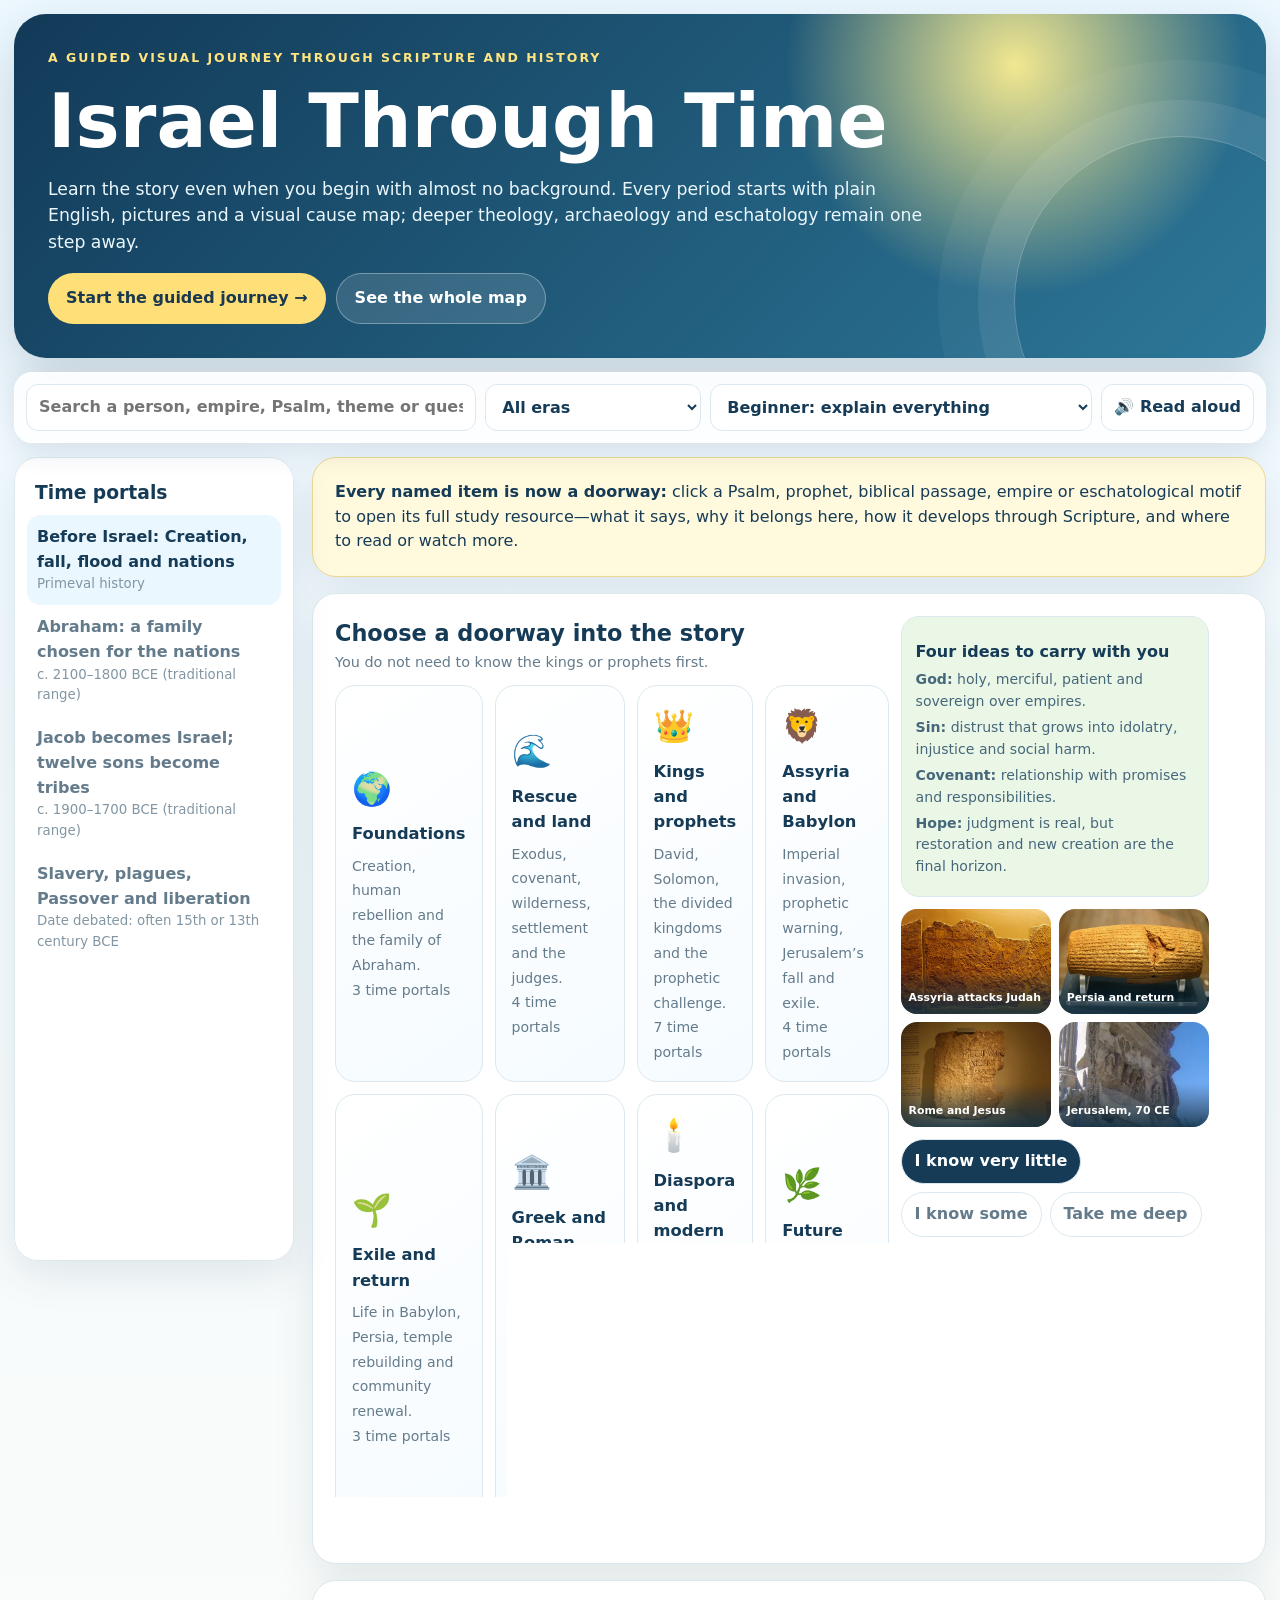
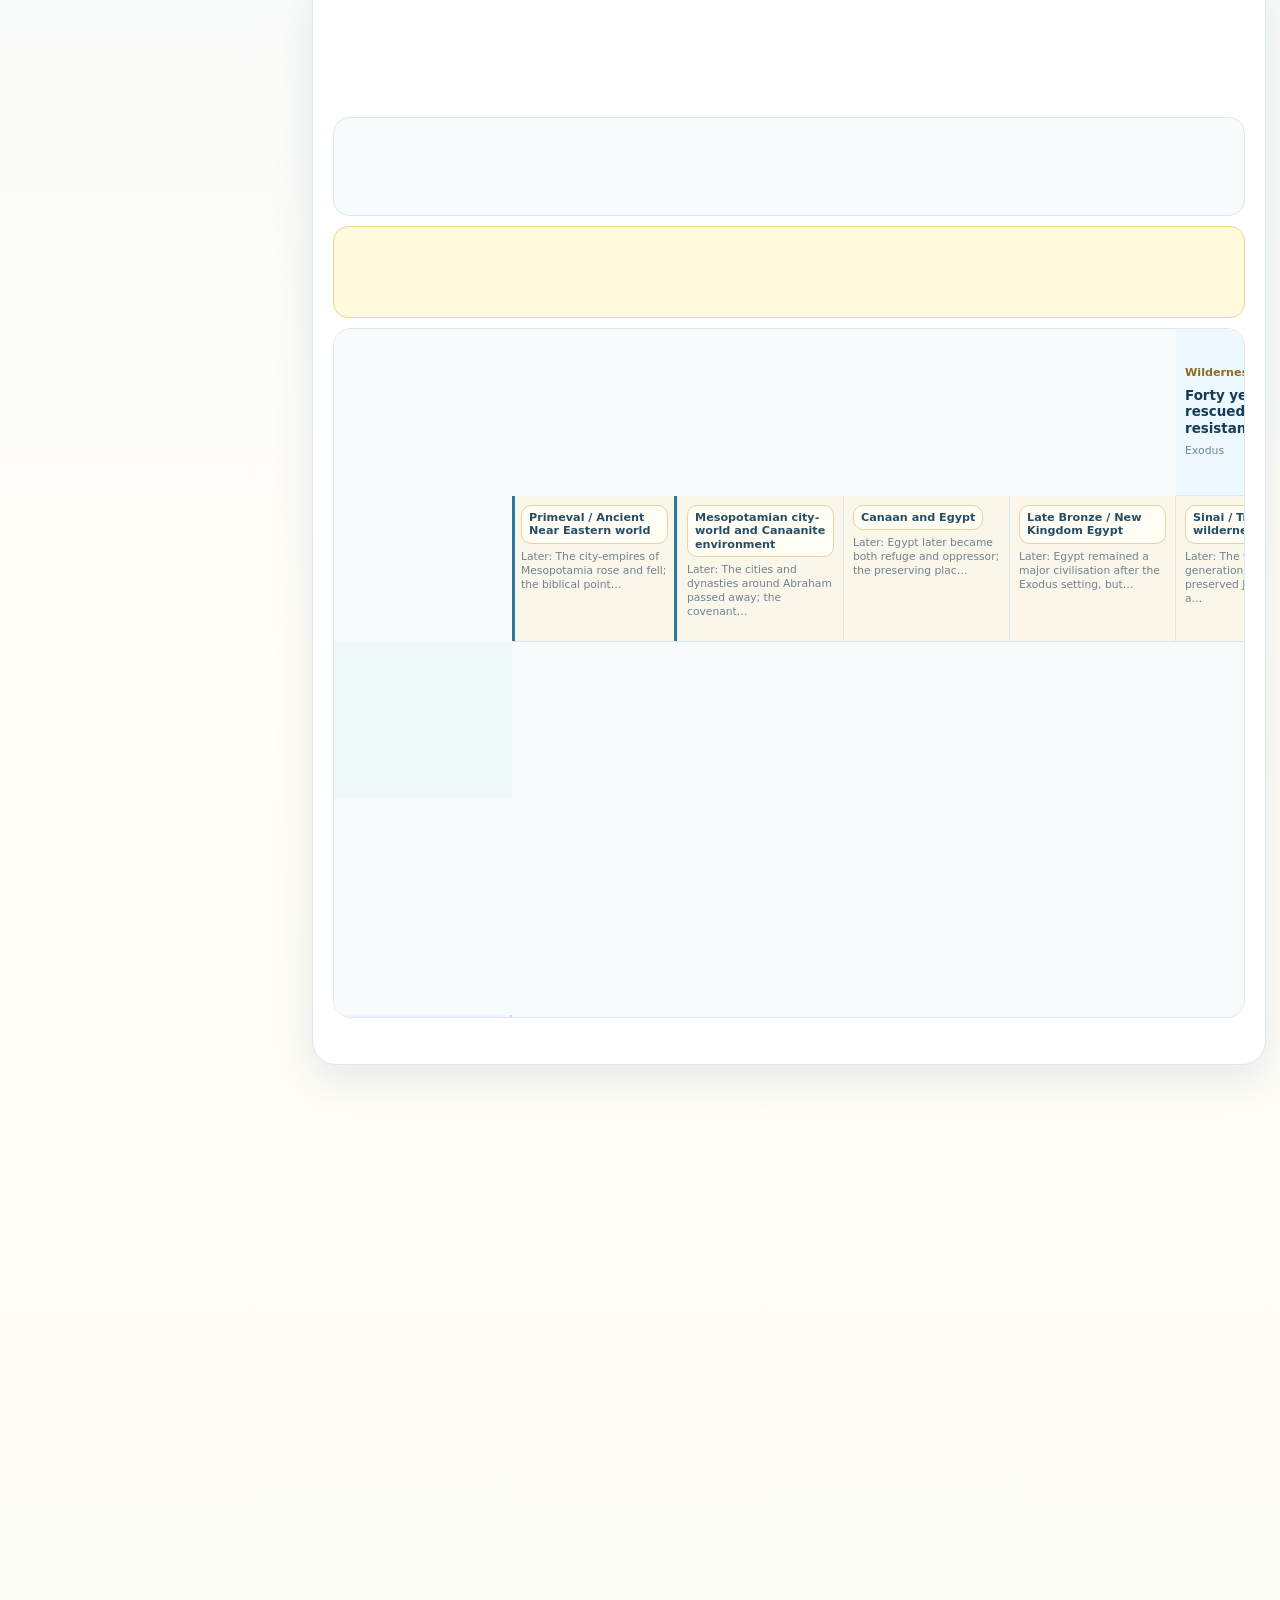
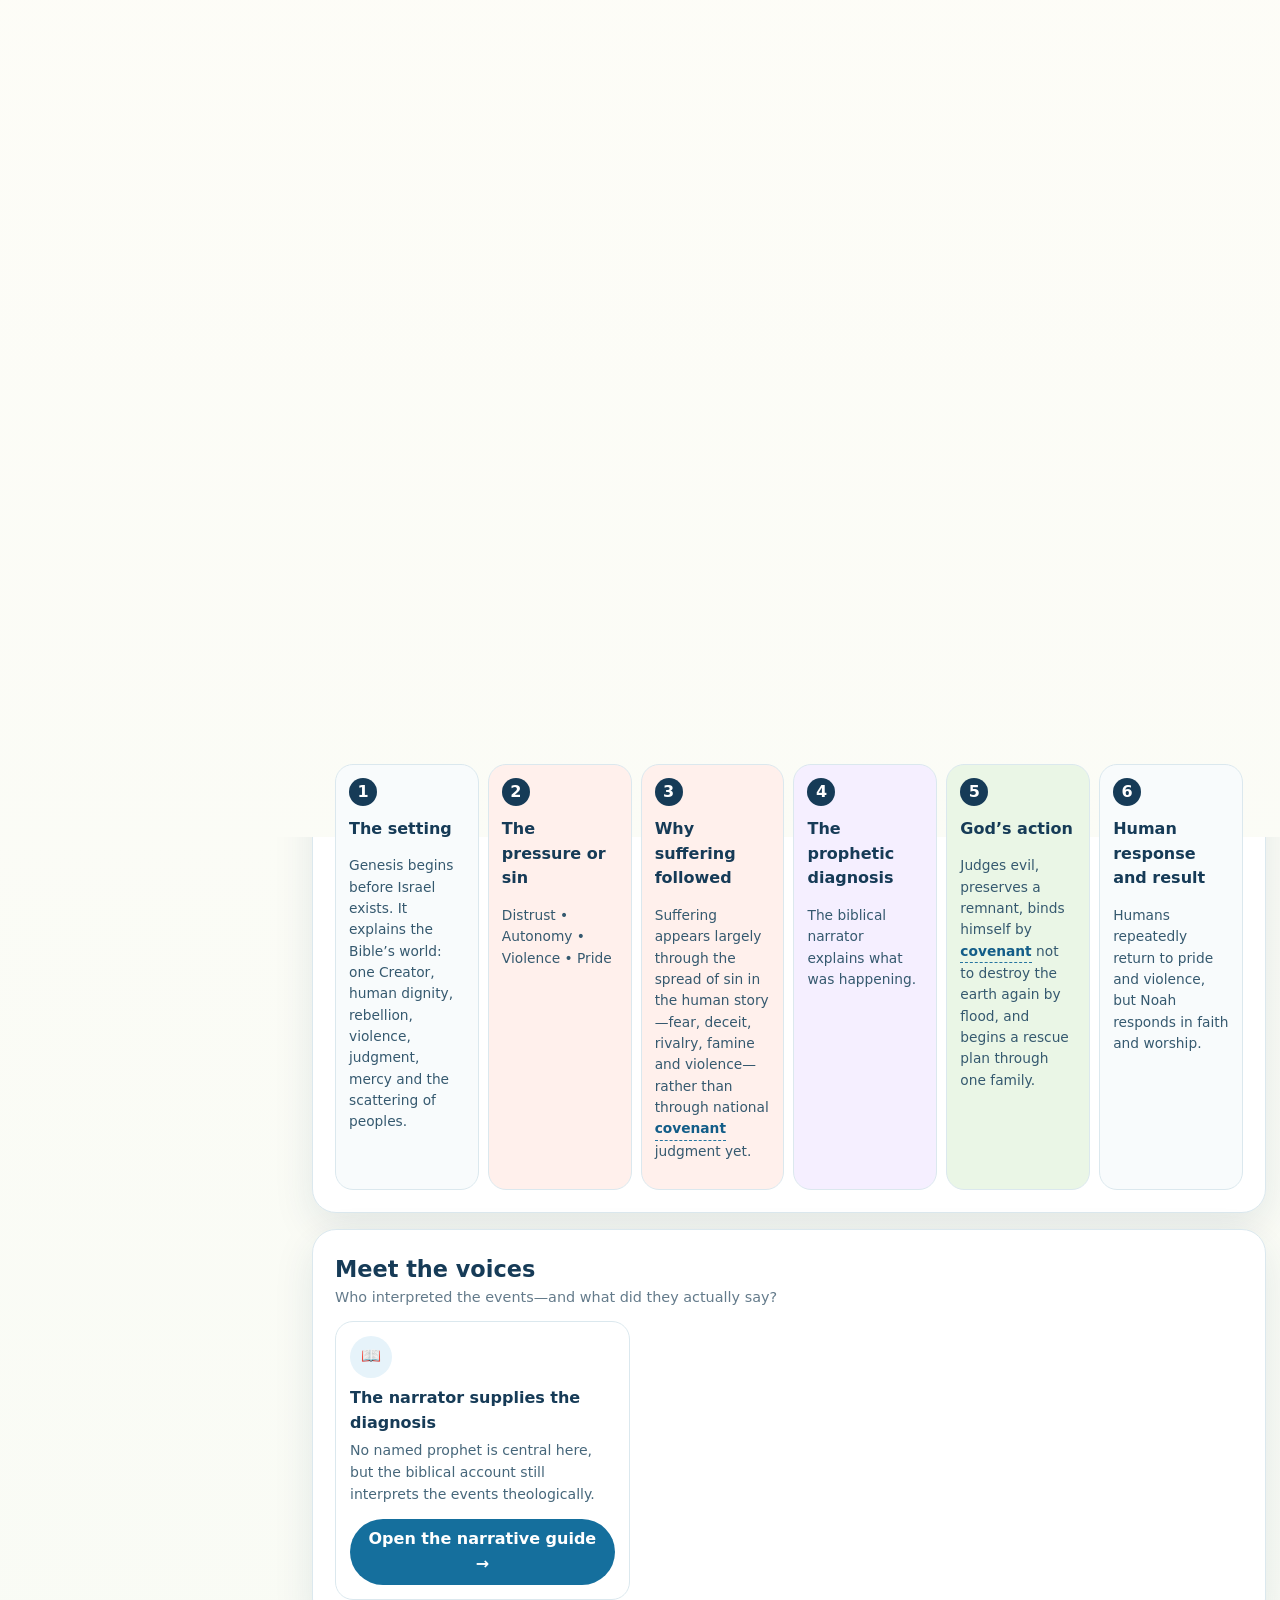
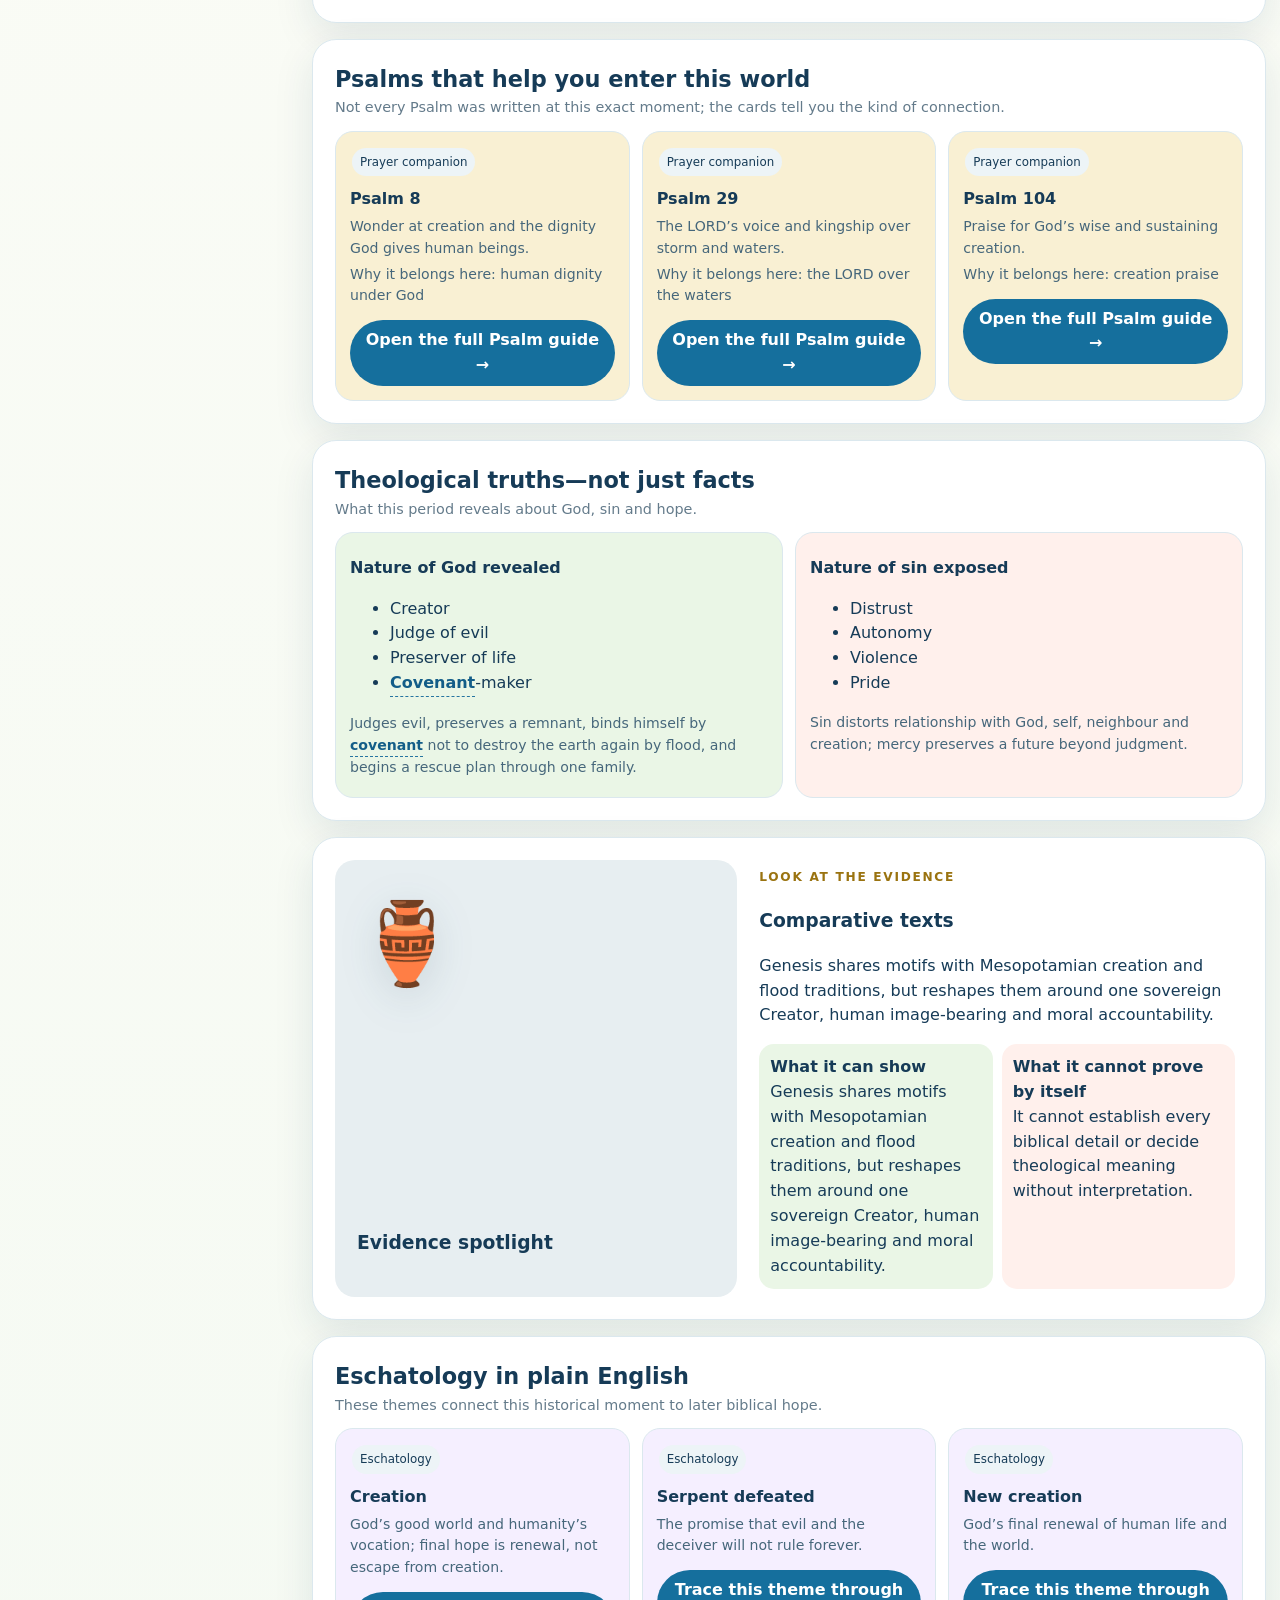
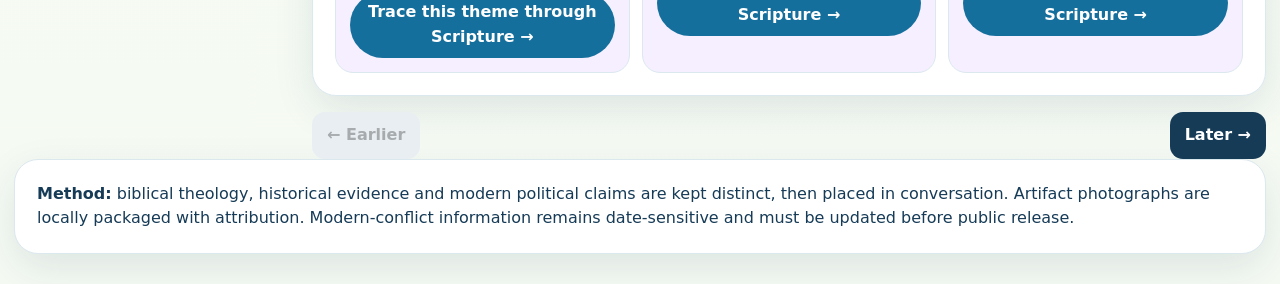
==== Israel_History/index.html @ 68296392 "Add files via upload" ====
<!doctype html><html lang="en"><head><meta charset="utf-8"><meta name="viewport" content="width=device-width,initial-scale=1"><meta name="theme-color" content="#163b57"><title>Israel Through Time — Unified All-Layers Study</title><link rel="preload" href="app.js" as="script"><style>
:root{--ink:#163b57;--ink2:#254f69;--muted:#647b8b;--paper:#fffdf8;--card:#fff;--line:#dbe8ee;--sky:#eaf7ff;--sun:#ffe79a;--sage:#eaf6e6;--rose:#fff0ec;--purple:#f5efff;--gold:#f9f0d3;--teal:#e6f6f4;--shadow:0 14px 40px rgba(22,59,87,.1);--radius:24px}*{box-sizing:border-box}html{scroll-behavior:smooth}body{margin:0;background:linear-gradient(180deg,#edf8ff 0,#fffdf8 34%,#f5faf3 100%);font-family:Inter,ui-sans-serif,system-ui,-apple-system,Segoe UI,Roboto,Arial;color:var(--ink);line-height:1.55}button,input,select{font:inherit}button{cursor:pointer}a{color:#145f8e}.app{max-width:1440px;margin:auto;padding:14px}.hero{position:relative;overflow:hidden;border-radius:32px;padding:34px;background:radial-gradient(circle at 80% 15%,rgba(255,240,145,.94),transparent 22%),linear-gradient(135deg,#123a58,#2d7798);color:#fff;box-shadow:0 24px 60px rgba(22,59,87,.2)}.hero:after{content:"";position:absolute;right:-80px;bottom:-110px;width:330px;height:330px;border-radius:50%;border:1px solid #ffffff44;box-shadow:0 0 0 36px #ffffff12,0 0 0 76px #ffffff0a}.eyebrow{text-transform:uppercase;letter-spacing:.16em;font-size:.78rem;font-weight:900;color:#ffe47f}.hero h1{font-size:clamp(2.2rem,5.8vw,5rem);line-height:.96;max-width:900px;margin:.25em 0}.hero p{max-width:880px;color:#eaf7fc;font-size:1.08rem}.heroActions{display:flex;gap:10px;flex-wrap:wrap}.primary,.secondary{border:0;border-radius:999px;padding:12px 18px;font-weight:900}.primary{background:#ffe078;color:#1a3950}.secondary{background:#ffffff20;color:#fff;border:1px solid #ffffff55}.toolbar{position:sticky;top:0;z-index:30;margin:14px 0;padding:11px;background:#ffffffdf;backdrop-filter:blur(15px);border:1px solid #fff;border-radius:18px;box-shadow:0 8px 28px rgba(22,59,87,.12);display:grid;grid-template-columns:1fr auto auto auto;gap:9px}.toolbar input,.toolbar select,.toolbar button{border:1px solid var(--line);background:#fff;border-radius:12px;padding:10px 12px;color:var(--ink);font-weight:750}.shell{display:grid;grid-template-columns:280px 1fr;gap:18px}.side{position:sticky;top:82px;height:calc(100vh - 96px);overflow:auto;background:#fff;border:1px solid var(--line);border-radius:24px;padding:12px;box-shadow:var(--shadow)}.side h3{margin:8px}.portalBtn{width:100%;border:0;background:transparent;border-radius:14px;padding:10px;text-align:left;color:var(--muted)}.portalBtn:hover,.portalBtn.active{background:var(--sky);color:var(--ink)}.portalBtn small{display:block;color:#8296a3}.main{min-width:0}.card{background:#fff;border:1px solid var(--line);border-radius:var(--radius);padding:22px;box-shadow:var(--shadow);margin-bottom:16px}.notice{background:#fff9dd;border-color:#ecd991}.welcomeGrid,.epochGrid,.twoCol,.threeCol,.fourCol{display:grid;gap:12px}.welcomeGrid{grid-template-columns:1.1fr .9fr}.epochGrid{grid-template-columns:repeat(4,1fr)}.twoCol{grid-template-columns:1fr 1fr}.threeCol{grid-template-columns:repeat(3,1fr)}.fourCol{grid-template-columns:repeat(4,1fr)}.epoch{border:1px solid var(--line);border-radius:20px;padding:16px;background:linear-gradient(145deg,#fff,#f5fbff);text-align:left;color:var(--ink);min-height:150px}.epoch .icon{font-size:2rem}.epoch strong{display:block;font-size:1.02rem;margin:7px 0}.epoch span{font-size:.88rem;color:var(--muted)}.epoch:hover{transform:translateY(-2px);box-shadow:var(--shadow)}.collage{display:grid;grid-template-columns:1fr 1fr;gap:8px;margin-top:12px}.collage figure{margin:0;height:105px;border-radius:16px;overflow:hidden;position:relative;background:#e7eef1}.collage img{width:100%;height:100%;object-fit:cover}.collage figcaption{position:absolute;inset:auto 0 0;padding:20px 8px 7px;background:linear-gradient(transparent,#102f43dd);color:#fff;font-size:.68rem;font-weight:800}.learningModes{display:flex;gap:8px;flex-wrap:wrap}.modeBtn{border:1px solid var(--line);border-radius:999px;background:#fff;padding:9px 13px;font-weight:850;color:var(--muted)}.modeBtn.active{background:var(--ink);color:#fff}.masterTimeline{overflow:auto;padding-bottom:10px}.timelineTrack{display:flex;min-width:2600px;align-items:stretch;gap:8px}.timeStop{width:150px;flex:none;border:1px solid var(--line);background:#f9fcfd;border-radius:17px;padding:10px;text-align:left;color:var(--ink);position:relative}.timeStop:before{content:"";position:absolute;width:8px;height:2px;background:#aec7d5;left:-9px;top:43px}.timeStop:first-child:before{display:none}.timeStop.active{background:linear-gradient(180deg,#ddf2ff,#fff4c9);border-color:#9bc7dc}.timeStop .year{font-size:.72rem;font-weight:900;color:#8a6e22}.timeStop .name{font-size:.82rem;font-weight:850;line-height:1.25;margin-top:5px}.laneGuide{display:flex;gap:8px;flex-wrap:wrap;font-size:.78rem}.laneGuide span{padding:5px 8px;border-radius:999px;background:#eef5f8}.portalHero{display:grid;grid-template-columns:1.05fr .95fr;gap:18px;align-items:stretch}.portalTitle h2{font-size:clamp(1.8rem,4vw,3.2rem);line-height:1.08;margin:.3em 0}.era{font-size:.76rem;text-transform:uppercase;letter-spacing:.14em;font-weight:900;color:#9a7310}.date{display:inline-block;background:var(--ink);color:#fff;border-radius:999px;padding:7px 10px;font-size:.78rem;font-weight:900}.summary{border-left:4px solid #e0b542;padding-left:14px;font-size:1.08rem}.visualStage{min-height:330px;border-radius:22px;overflow:hidden;position:relative;background:linear-gradient(145deg,#dff3ff,#fff4c7);border:1px solid #d5e6ed}.visualStage img{width:100%;height:100%;object-fit:cover;display:block}.visualStage .shade{position:absolute;inset:auto 0 0;padding:56px 16px 14px;background:linear-gradient(transparent,rgba(10,35,52,.88));color:#fff}.visualStage .shade strong{font-size:1.08rem}.visualStage .credit{font-size:.68rem;color:#dcecf4}.illustration{height:100%;min-height:330px;padding:22px;display:flex;flex-direction:column;justify-content:space-between}.illustration .bigIcon{font-size:5rem;filter:drop-shadow(0 10px 20px #18425d22)}.route{display:grid;grid-template-columns:1fr auto 1fr auto 1fr;gap:8px;align-items:center}.routeNode{background:#ffffffd9;border:1px solid #ffffff;border-radius:15px;padding:10px;font-size:.8rem;font-weight:800}.routeArrow{font-size:1.4rem;color:#6d8fa2}.starter{background:linear-gradient(135deg,#f4fbff,#fff8dc)}.starter h3{margin-top:0}.quickFacts{display:grid;grid-template-columns:repeat(4,1fr);gap:10px}.fact{border:1px solid var(--line);border-radius:18px;padding:14px;background:#f9fcfd;min-height:145px}.fact strong.label{display:block;text-transform:uppercase;letter-spacing:.08em;font-size:.73rem;color:#728899}.fact p{margin:.45em 0;color:#294e66}.explainLink{border:0;background:transparent;padding:0;color:#15709e;font-weight:850;font-size:.82rem}.storyStrip{display:grid;grid-template-columns:repeat(6,1fr);gap:9px}.storyStep{border-radius:18px;padding:13px;border:1px solid var(--line);background:#f8fbfc;position:relative;min-height:165px}.storyStep.bad{background:var(--rose)}.storyStep.good{background:var(--sage)}.storyStep.purple{background:var(--purple)}.storyStep .n{width:28px;height:28px;border-radius:50%;display:grid;place-items:center;background:var(--ink);color:#fff;font-weight:900}.storyStep h4{margin:.65em 0 .35em}.storyStep p{font-size:.86rem;color:#35596f}.sectionHead{display:flex;align-items:end;justify-content:space-between;gap:12px}.sectionHead h3{font-size:1.4rem;margin:0}.sectionHead p{margin:0;color:var(--muted);font-size:.9rem}.personCard,.psalmCard,.motifCard,.evidenceCard,.truthCard{border:1px solid var(--line);border-radius:18px;padding:14px;background:#fff}.personCard .avatar{width:42px;height:42px;border-radius:50%;display:grid;place-items:center;background:#e6f3fa;font-weight:900}.personCard h4,.psalmCard h4,.motifCard h4,.evidenceCard h4,.truthCard h4{margin:.55em 0 .25em}.personCard p,.psalmCard p,.motifCard p,.evidenceCard p,.truthCard p{margin:.3em 0;color:#46677b;font-size:.88rem}.badge{display:inline-block;border-radius:999px;background:#edf4f7;padding:5px 8px;font-size:.74rem;margin:2px}.psalmCard{background:var(--gold)}.motifCard{background:var(--purple)}.truthCard.god{background:var(--sage)}.truthCard.sin{background:var(--rose)}.evidenceCard{background:#f8fbfc}.confidence{display:inline-block;padding:5px 8px;border-radius:999px;background:#e8f1f5;font-size:.72rem;font-weight:900}.artifact{display:grid;grid-template-columns:.9fr 1.1fr;gap:14px;align-items:stretch}.artifact figure{margin:0;overflow:hidden;border-radius:20px;background:#e7eef1;min-height:260px}.artifact img{width:100%;height:100%;object-fit:cover}.artifactText{padding:8px}.claimGrid{display:grid;grid-template-columns:1fr 1fr;gap:9px}.claim{border-radius:15px;padding:11px;background:var(--sage)}.claim.no{background:var(--rose)}.tabs{display:flex;gap:7px;flex-wrap:wrap;margin-top:15px}.tab{border:1px solid var(--line);background:#fff;border-radius:999px;padding:8px 11px;font-weight:850;color:#607a8b}.tab.active{background:var(--ink);color:#fff}.tabbody{margin-top:12px;border-radius:18px;background:#fafcfd;padding:16px}.accordion{border:1px solid var(--line);border-radius:16px;margin:9px 0;overflow:hidden;background:#fff}.accordion summary{padding:13px 15px;font-weight:900;cursor:pointer}.accordion .inside{padding:0 15px 15px}.lensGrid{display:grid;grid-template-columns:repeat(3,1fr);gap:10px}.lens{border-radius:18px;padding:14px;background:#f7fbfd;border:1px solid var(--line)}.lens small{font-weight:900;color:#789}.glossaryTerm{border:0;border-bottom:1px dashed #2675a0;background:transparent;color:#135d88;padding:0;font-weight:800}.sourceCard{border:1px solid var(--line);border-radius:15px;padding:13px;background:#fff}.sourceCard h4{margin:.3em 0}.sourceCard p{font-size:.86rem;color:var(--muted)}.controls{display:flex;justify-content:space-between;gap:10px}.nav{border:0;border-radius:13px;padding:11px 15px;font-weight:900}.prev{background:#e8eef2}.next{background:var(--ink);color:#fff}.modal{position:fixed;inset:0;background:#0d2e4099;display:none;align-items:center;justify-content:center;padding:18px;z-index:80}.modal.open{display:flex}.modalBox{max-width:620px;width:100%;background:#fff;border-radius:24px;padding:22px;box-shadow:0 25px 70px #0004}.close{float:right;border:0;background:#edf3f6;border-radius:50%;width:34px;height:34px;font-weight:900}.readBtn{border:1px solid var(--line);background:#fff;border-radius:999px;padding:8px 11px;font-weight:850}.micro{font-size:.8rem;color:var(--muted)}.hidden{display:none!important}.advancedOnly{display:none}.level-scholar .advancedOnly{display:block}.level-beginner .explorerOnly,.level-beginner .advancedOnly{display:none}.level-explorer .advancedOnly{display:none}.level-scholar .explorerOnly{display:block}.level-beginner .beginnerHide{display:none}.level-explorer .beginnerHide,.level-scholar .beginnerHide{display:block}@media(max-width:1100px){.epochGrid{grid-template-columns:repeat(3,1fr)}.storyStrip{grid-template-columns:repeat(3,1fr)}.quickFacts{grid-template-columns:repeat(2,1fr)}.fourCol{grid-template-columns:repeat(2,1fr)}}@media(max-width:850px){.toolbar{grid-template-columns:1fr 1fr}.toolbar input{grid-column:1/-1}.shell{display:block}.side{position:relative;top:auto;height:auto;max-height:260px;margin-bottom:14px}.welcomeGrid,.portalHero,.artifact{grid-template-columns:1fr}.epochGrid{grid-template-columns:repeat(2,1fr)}.threeCol,.lensGrid{grid-template-columns:1fr 1fr}.storyStrip{grid-template-columns:1fr 1fr}.visualStage{min-height:280px}}@media(max-width:560px){.app{padding:8px}.hero{padding:25px 18px;border-radius:24px}.epochGrid,.twoCol,.threeCol,.fourCol,.quickFacts,.storyStrip,.lensGrid,.claimGrid{grid-template-columns:1fr}.toolbar{grid-template-columns:1fr}.toolbar input{grid-column:auto}.card{padding:16px}.portalTitle h2{font-size:2rem}.fact{min-height:auto}}

.resourceChip{border:1px solid #cfe1ea;background:#fff;border-radius:999px;padding:7px 10px;margin:3px 4px 3px 0;color:#155f89;font-weight:850;font-size:.83rem;text-align:left;transition:.15s}.resourceChip:hover,.resourceChip:focus{background:#e8f6ff;border-color:#7eb7d4;transform:translateY(-1px)}
.factItems{display:flex;flex-wrap:wrap;gap:3px;margin:.55rem 0}.factHint{font-size:.76rem;color:#6e8493;margin:.55rem 0 0}.fact .resourceChip{background:#fdfefe}.openGuide{border:0;background:#156f9d;color:#fff;border-radius:999px;padding:8px 12px;font-weight:850;margin-top:9px}.openGuide.secondaryGuide{background:#fff;color:#156f9d;border:1px solid #a9ccdd}.cardClickable{position:relative}.cardClickable:focus-within{outline:3px solid #8ac6e3;outline-offset:2px}
.modalBox.resourceBox{max-width:1040px;max-height:92vh;overflow:auto;padding:0}.resourceHeader{position:sticky;top:0;z-index:4;padding:24px 26px 18px;background:linear-gradient(135deg,#123b59,#2f7899);color:#fff;border-radius:24px 24px 0 0}.resourceHeader .close{background:#ffffff25;color:#fff}.resourceHeader .era{color:#ffe58d}.resourceHeader h2{margin:.25em 0}.resourceBody{padding:22px 26px 28px}.resourceLead{font-size:1.08rem;line-height:1.7;border-left:4px solid #e0b541;padding-left:14px}.resourceGrid{display:grid;grid-template-columns:1fr 1fr;gap:12px}.resourceSection{border:1px solid var(--line);border-radius:18px;padding:15px;background:#f9fcfd}.resourceSection h3{margin:.1em 0 .55em;font-size:1.05rem}.resourceSection.full{grid-column:1/-1}.resourceSection.gold{background:var(--gold)}.resourceSection.green{background:var(--sage)}.resourceSection.purple{background:var(--purple)}.resourceSection.rose{background:var(--rose)}.resourceSection p{margin:.45em 0}.resourceLinks{display:grid;grid-template-columns:repeat(2,1fr);gap:9px}.resourceLink{display:block;text-decoration:none;border:1px solid var(--line);border-radius:15px;padding:12px;background:#fff;color:var(--ink)}.resourceLink strong{display:block;color:#126897}.resourceLink small{color:var(--muted)}.textChips{display:flex;flex-wrap:wrap;gap:6px}.textChips .resourceChip{margin:0}.resourceCallout{padding:13px;border-radius:15px;background:#fff9dd;border:1px solid #ecd991}.itemListButton{display:block;width:100%;text-align:left;border:0;border-bottom:1px solid #e5edf1;background:transparent;padding:9px 2px;color:#165f88;font-weight:800}.itemListButton:last-child{border-bottom:0}
@media(max-width:720px){.resourceGrid,.resourceLinks{grid-template-columns:1fr}.resourceSection.full{grid-column:auto}.resourceHeader{padding:20px 18px 15px}.resourceBody{padding:17px}.modal{padding:6px}.modalBox.resourceBox{max-height:96vh;border-radius:18px}.resourceHeader{border-radius:18px 18px 0 0}}

/* Unified all-layers timeline */
.timelineCard{padding:20px}.timelineHead{align-items:flex-start}.timelineKey{display:flex;flex-wrap:wrap;gap:6px;justify-content:flex-end;max-width:560px}.timelineKey span{padding:5px 8px;border-radius:999px;font-size:.73rem;font-weight:850;border:1px solid var(--line)}.keyHistory{background:#e9f6ff}.keyPower{background:#f6f0dd}.keyProphet{background:#e8f6f3}.keyPsalm{background:#fbf1cc}.keyPassage{background:#eaf1ff}.keyEvidence{background:#edf2f4}.keyEsch{background:#f3ecff}.keyTheology{background:#edf7e8}.timelineFocusBar{display:flex;gap:7px;flex-wrap:wrap;align-items:center;margin:14px 0 10px;padding:10px;border-radius:16px;background:#f7fbfd;border:1px solid var(--line)}.timelineFocusBar>span{font-size:.78rem;font-weight:900;color:#6b8190;margin-right:3px}.timelineFocus{border:1px solid var(--line);border-radius:999px;background:#fff;padding:7px 10px;font-size:.77rem;font-weight:850;color:#5f7687}.timelineFocus.active{background:var(--ink);color:#fff;border-color:var(--ink)}.timelineInstruction{padding:12px 14px;border-radius:15px;background:#fff9dd;border:1px solid #ecd991;color:#36566a;font-size:.88rem;margin-bottom:10px}.layerViewport{overflow:auto;max-height:690px;border:1px solid var(--line);border-radius:18px;background:#f8fbfc;scrollbar-color:#9eb2bd #edf2f4}.layerGrid{--n:34;--cellw:166px;display:grid;grid-template-columns:178px repeat(var(--n),var(--cellw));width:max-content;min-width:100%;align-items:stretch}.timelineItem{border-right:1px solid #dce8ee;border-bottom:1px solid #dce8ee;transition:opacity .18s,filter .18s,background .18s}.laneLabel{position:sticky;left:0;z-index:12;padding:13px 12px;background:#fff;border-right:2px solid #c9dce5;display:flex;flex-direction:column;justify-content:center}.laneLabel strong{font-size:.84rem}.laneLabel small{font-size:.7rem;line-height:1.25;color:#738896;margin-top:3px}.layerCell{padding:9px;min-width:0;position:relative;background:#fff;cursor:pointer}.layerCell:hover{filter:brightness(.985)}.layerCell.selected{box-shadow:inset 3px 0 #2d789b,inset -3px 0 #2d789b}.layerCell.event.selected{box-shadow:inset 3px 0 #2d789b,inset -3px 0 #2d789b,inset 0 3px #2d789b}.layerCell.theology.selected{box-shadow:inset 3px 0 #2d789b,inset -3px 0 #2d789b,inset 0 -3px #2d789b}.laneLabel.event,.layerCell.event{background:#eef8ff;min-height:114px}.laneLabel.event,.layerCell.event{position:sticky;top:0;z-index:8}.laneLabel.event{z-index:16}.laneLabel.empire,.layerCell.empire{background:#faf6e9;min-height:85px}.laneLabel.prophets,.layerCell.prophets{background:#eff9f7;min-height:104px}.laneLabel.psalms,.layerCell.psalms{background:#fff8dd;min-height:112px}.laneLabel.passages,.layerCell.passages{background:#f0f5ff;min-height:112px}.laneLabel.evidence,.layerCell.evidence{background:#f3f6f7;min-height:116px}.laneLabel.esch,.layerCell.esch{background:#f7f1ff;min-height:112px}.laneLabel.theology,.layerCell.theology{background:#f1f8ed;min-height:118px}.eventButton{width:100%;height:100%;border:0;background:transparent;text-align:left;color:var(--ink);padding:0}.eventButton .year{font-size:.7rem;font-weight:900;color:#8b6c1a}.eventButton .period{font-size:.84rem;font-weight:900;line-height:1.24;margin-top:6px}.eventButton .eraMini{font-size:.68rem;color:#6f8795;margin-top:5px}.lanePills{display:flex;flex-wrap:wrap;gap:5px;align-content:flex-start}.laneResource{border:1px solid #cddfe7;border-radius:10px;padding:5px 7px;background:#fff;color:#254e67;font-size:.7rem;font-weight:850;line-height:1.2;text-align:left;max-width:100%;overflow:hidden;text-overflow:ellipsis}.laneResource:hover{transform:translateY(-1px);box-shadow:0 4px 10px #173b5717}.laneResource.power{background:#fffdf4;border-color:#e3d5a7}.laneResource.prophet{background:#fff;border-color:#b9ddd5}.laneResource.psalm{background:#fffdf4;border-color:#e6d591}.laneResource.passage{background:#fff;border-color:#c8d8f2}.laneResource.evidence{background:#fff;border-color:#ccd7dc}.laneResource.esch{background:#fff;border-color:#d9c9ef}.laneResource.god{background:#f8fff4;border-color:#c9dfbd}.laneResource.sin{background:#fff7f4;border-color:#ebc9bf}.laneMore{border:0;background:transparent;color:#176f9b;font-size:.68rem;font-weight:900;padding:3px 2px}.laneMicro{font-size:.67rem;line-height:1.3;color:#6e8390;margin-top:6px}.confidenceMini{font-size:.62rem;text-transform:uppercase;letter-spacing:.04em;font-weight:900;color:#6e8390}.evidenceThumb{width:100%;height:42px;object-fit:cover;border-radius:8px;margin-bottom:6px;display:block}.timelineFoot{display:flex;gap:14px;flex-wrap:wrap;color:#6c8290;font-size:.74rem;margin-top:8px}.layerViewport:not(.focus-all) .timelineItem{opacity:.24}.layerViewport.focus-event .timelineItem.event,.layerViewport.focus-empire .timelineItem.empire,.layerViewport.focus-prophets .timelineItem.prophets,.layerViewport.focus-psalms .timelineItem.psalms,.layerViewport.focus-passages .timelineItem.passages,.layerViewport.focus-evidence .timelineItem.evidence,.layerViewport.focus-esch .timelineItem.esch,.layerViewport.focus-theology .timelineItem.theology{opacity:1;filter:none}.layerViewport:not(.focus-all) .timelineItem.selected{opacity:.55}.layerViewport:not(.focus-all) .timelineItem.selected.event,.layerViewport:not(.focus-all) .timelineItem.selected.empire,.layerViewport:not(.focus-all) .timelineItem.selected.prophets,.layerViewport:not(.focus-all) .timelineItem.selected.psalms,.layerViewport:not(.focus-all) .timelineItem.selected.passages,.layerViewport:not(.focus-all) .timelineItem.selected.evidence,.layerViewport:not(.focus-all) .timelineItem.selected.esch,.layerViewport:not(.focus-all) .timelineItem.selected.theology{filter:none}.actualLayersNote{font-size:.78rem;color:#5e7788;margin-top:8px}
@media(max-width:900px){.timelineHead{display:block}.timelineKey{justify-content:flex-start;margin-top:10px}.layerGrid{grid-template-columns:128px repeat(var(--n),148px)}.laneLabel{padding:10px 8px}.laneLabel strong{font-size:.77rem}.laneLabel small{font-size:.64rem}.layerViewport{max-height:620px}.timelineFocusBar{position:sticky;left:0}.timelineInstruction{font-size:.82rem}}

/* === Adaptive mobile journey: complete content, phone-native presentation === */
.mobileExperience,.mobileBottomNav,.matrixReturn{display:none}
@media(max-width:767px){
  body{padding-bottom:calc(76px + env(safe-area-inset-bottom))}
  .app{padding:8px}
  .hero{padding:20px 17px;border-radius:22px;min-height:auto}
  .hero:after{display:none}
  .hero h1{font-size:2.2rem;line-height:1.02;margin:.28em 0}
  .hero p{font-size:.96rem;line-height:1.5;margin:.55em 0 1em}
  .heroActions{gap:8px}.primary,.secondary{min-height:46px;padding:10px 14px}
  .toolbar,.shell{display:none}
  .mobileExperience{display:block;margin-top:12px}
  .mobileTop{position:sticky;top:0;z-index:25;background:rgba(255,255,255,.94);backdrop-filter:blur(14px);border:1px solid #fff;border-radius:18px;padding:10px;box-shadow:0 8px 26px rgba(22,59,87,.12);margin-bottom:12px}
  .mobileTopRow{display:flex;align-items:center;justify-content:space-between;gap:8px}
  .mobileTop select,.mobileTop input{width:100%;min-height:46px;border:1px solid var(--line);background:#fff;border-radius:12px;padding:10px;color:var(--ink);font:inherit}
  .mobilePeriodMeta{min-width:0}.mobilePeriodMeta small{display:block;color:#7b8f9c;font-weight:800}.mobilePeriodMeta strong{display:block;white-space:nowrap;overflow:hidden;text-overflow:ellipsis}
  .mobileProgress{height:7px;background:#e7eff3;border-radius:999px;overflow:hidden;margin-top:8px}.mobileProgress span{display:block;height:100%;background:linear-gradient(90deg,#3f98bd,#e1b947)}
  .mobileCard{background:#fff;border:1px solid var(--line);border-radius:20px;padding:16px;box-shadow:var(--shadow);margin-bottom:12px}
  .mobileHeroVisual .visualStage{min-height:250px;border-radius:18px}.mobileHeroVisual .illustration{min-height:250px;padding:17px}.mobileHeroVisual .bigIcon{font-size:3.8rem}.mobileHeroVisual .route{grid-template-columns:1fr;gap:6px}.mobileHeroVisual .routeArrow{transform:rotate(90deg);text-align:center;line-height:.7}
  .mobileKicker{text-transform:uppercase;letter-spacing:.12em;font-weight:900;font-size:.72rem;color:#987314}.mobileTitle{font-size:1.7rem;line-height:1.08;margin:.3em 0}.mobileLead{font-size:1.03rem;line-height:1.62;color:#294f67}
  .mobileContext{display:grid;gap:8px;margin-top:12px}.mobileContext div{padding:11px;border-radius:14px;background:#f7fbfd;border:1px solid #e1ecf1}.mobileContext strong{display:block;font-size:.72rem;letter-spacing:.08em;text-transform:uppercase;color:#728795}
  .mobileArc{display:grid;gap:0;margin-top:10px}.arcStep{position:relative;padding:12px 12px 12px 48px;border-radius:15px;background:#f7fbfd;border:1px solid #e1edf2;margin-bottom:9px;min-height:68px}.arcStep:before{content:attr(data-n);position:absolute;left:12px;top:12px;width:27px;height:27px;border-radius:50%;display:grid;place-items:center;background:var(--ink);color:#fff;font-weight:900}.arcStep:after{content:"";position:absolute;left:25px;bottom:-10px;width:2px;height:10px;background:#b5cad5}.arcStep:last-child:after{display:none}.arcStep.bad{background:var(--rose)}.arcStep.good{background:var(--sage)}.arcStep.purple{background:var(--purple)}.arcStep strong{display:block}.arcStep span{color:#45677a;font-size:.9rem}
  details.mobileLayer{background:#fff;border:1px solid var(--line);border-radius:18px;margin-bottom:10px;overflow:hidden;box-shadow:0 8px 22px rgba(22,59,87,.06)}
  details.mobileLayer summary{list-style:none;display:grid;grid-template-columns:45px 1fr auto;align-items:center;gap:10px;padding:13px;cursor:pointer;min-height:66px}
  details.mobileLayer summary::-webkit-details-marker{display:none}.layerIcon{width:43px;height:43px;border-radius:13px;display:grid;place-items:center;font-size:1.35rem;background:#edf6fa}.layerSummary strong{display:block}.layerSummary small{display:block;color:#6d8392;line-height:1.35}.chev{font-size:1.2rem;color:#748b99;transition:.2s}details[open] .chev{transform:rotate(90deg)}
  .mobileLayerBody{padding:0 13px 15px}.mobileLayerBody>p:first-child{margin-top:0}.mobileLayer.history .layerIcon{background:#eaf7ff}.mobileLayer.power .layerIcon{background:#faf2d6}.mobileLayer.prophets .layerIcon{background:#e9f7f3}.mobileLayer.psalms .layerIcon{background:#fff4c7}.mobileLayer.passages .layerIcon{background:#ebf1ff}.mobileLayer.evidence .layerIcon{background:#eef2f3}.mobileLayer.esch .layerIcon{background:#f3eaff}.mobileLayer.theology .layerIcon{background:#edf7e8}
  .mobileResource{display:block;width:100%;min-height:50px;border:1px solid #d5e4eb;background:#fff;border-radius:14px;padding:11px 12px;margin:7px 0;text-align:left;color:var(--ink)}.mobileResource strong{display:block}.mobileResource small{display:block;color:#6a8190;line-height:1.38;margin-top:2px}.mobileResource.psalm{background:#fffdf3;border-color:#ead895}.mobileResource.prophet{background:#f9fffd;border-color:#bfe0d8}.mobileResource.evidence{background:#f8fbfc}.mobileResource.motif{background:#faf7ff;border-color:#d9c8ef}.mobileResource.god{background:#f6fff2;border-color:#c9dfbd}.mobileResource.sin{background:#fff7f4;border-color:#eac7bc}
  .mobileArtifact{margin:8px 0 12px;border-radius:16px;overflow:hidden;background:#e9eff2}.mobileArtifact img{width:100%;max-height:240px;object-fit:cover;display:block}.mobileArtifact figcaption{padding:10px;font-size:.8rem;color:#526d7e}
  .mobileLens{padding:11px;border-radius:14px;background:#f8fbfd;border:1px solid #e1ebef;margin:7px 0}.mobileLens strong{display:block;font-size:.78rem;text-transform:uppercase;letter-spacing:.06em;color:#728794}.mobileLens p{margin:.3em 0}
  .mobilePeriodNav{display:grid;grid-template-columns:1fr 1fr;gap:9px}.mobilePeriodNav button{min-height:50px;border:0;border-radius:14px;font-weight:900}.mobilePrev{background:#e8eff3;color:var(--ink)}.mobileNext{background:var(--ink);color:#fff}
  .mobileBottomNav{display:grid;position:fixed;z-index:60;left:8px;right:8px;bottom:calc(8px + env(safe-area-inset-bottom));grid-template-columns:repeat(4,1fr);background:rgba(255,255,255,.96);backdrop-filter:blur(16px);border:1px solid #fff;border-radius:20px;padding:6px;box-shadow:0 12px 36px rgba(14,45,66,.24)}.mobileBottomNav button{min-height:55px;border:0;background:transparent;border-radius:15px;color:#607989;font-size:.72rem;font-weight:850;display:grid;place-items:center;gap:1px}.mobileBottomNav button span{font-size:1.2rem}.mobileBottomNav button.active{background:var(--ink);color:#fff}
  .mobileTimelineList{display:grid;gap:8px}.mobileTimelinePeriod{width:100%;min-height:78px;border:1px solid var(--line);border-radius:16px;background:#fff;text-align:left;padding:12px;color:var(--ink);display:grid;grid-template-columns:38px 1fr;gap:10px}.mobileTimelinePeriod.active{background:linear-gradient(135deg,#e7f6ff,#fff6cf);border-color:#a8cfdf}.periodNum{width:36px;height:36px;border-radius:12px;background:#eaf2f6;display:grid;place-items:center;font-weight:900}.mobileTimelinePeriod small{display:block;color:#7d8f99}.mobileEraHead{margin:18px 2px 7px;font-size:.78rem;text-transform:uppercase;letter-spacing:.12em;color:#92700e}
  .mobileSearch{margin-bottom:10px}.mobileSearch input{width:100%;min-height:48px;border:1px solid var(--line);border-radius:14px;padding:11px;font:inherit}
  .themeSection{margin-bottom:16px}.themeSection h3{margin-bottom:7px}.traceChip{display:inline-flex;min-height:44px;align-items:center;border:1px solid var(--line);background:#fff;border-radius:999px;padding:9px 12px;margin:4px 3px 4px 0;color:var(--ink);font-weight:800}.traceChip small{margin-left:6px;color:#7c909c}.themeSection.motifs .traceChip{background:#faf7ff;border-color:#d9c9ee}.themeSection.god .traceChip{background:#f6fff2;border-color:#c8dfbd}.themeSection.sin .traceChip{background:#fff7f4;border-color:#e9c8bf}
  .libraryTabs{display:grid;grid-template-columns:repeat(2,1fr);gap:7px;margin-bottom:10px}.libraryTabs button{min-height:46px;border:1px solid var(--line);border-radius:13px;background:#fff;font-weight:850;color:#607887}.libraryTabs button.active{background:var(--ink);color:#fff}
  .matrixLaunch{width:100%;min-height:52px;border:0;border-radius:15px;background:linear-gradient(135deg,#1f526e,#367f9e);color:#fff;font-weight:900;margin-top:10px}
  .matrixReturn{display:none;position:fixed;z-index:80;left:12px;right:12px;bottom:calc(12px + env(safe-area-inset-bottom));min-height:52px;border:0;border-radius:16px;background:#ffe27d;color:#17384e;font-weight:950;box-shadow:0 10px 30px rgba(0,0,0,.2)}
  body.mobile-matrix-mode{padding-bottom:82px}body.mobile-matrix-mode .hero,body.mobile-matrix-mode .mobileExperience,body.mobile-matrix-mode .mobileBottomNav,body.mobile-matrix-mode footer{display:none!important}body.mobile-matrix-mode .shell{display:block}body.mobile-matrix-mode .side,body.mobile-matrix-mode #journeyMap,body.mobile-matrix-mode #portal{display:none}body.mobile-matrix-mode .main>section:not(.timelineCard){display:none}body.mobile-matrix-mode .timelineCard{display:block;margin:8px;padding:12px}body.mobile-matrix-mode .matrixReturn{display:block}body.mobile-matrix-mode .layerViewport{max-height:calc(100vh - 170px)}body.mobile-matrix-mode .timelineFocusBar{overflow:auto;flex-wrap:nowrap}body.mobile-matrix-mode .timelineFocus{min-height:42px;white-space:nowrap}
  .modal{padding:7px}.modalBox{max-height:94vh;border-radius:20px}.resourceHeader{padding:19px 16px}.resourceHeader h2{font-size:1.75rem}.resourceBody{padding:15px}.resourceGrid{grid-template-columns:1fr}.resourceSection.full{grid-column:auto}.resourceLink,.itemListButton,.resourceChip,.openGuide{min-height:48px}
}
@media(min-width:768px){.mobileExperience,.mobileBottomNav,.matrixReturn{display:none!important}}
</style></head><body class="level-beginner"><div class="app"><header class="hero"><div class="eyebrow">A guided visual journey through Scripture and history</div><h1>Israel Through Time</h1><p>Learn the story even when you begin with almost no background. Every period starts with plain English, pictures and a visual cause map; deeper theology, archaeology and eschatology remain one step away.</p><div class="heroActions"><button class="primary" onclick="startJourney()">Start the guided journey →</button><button class="secondary" onclick="document.getElementById('journeyMap').scrollIntoView()">See the whole map</button></div></header><div class="toolbar"><input id="search" placeholder="Search a person, empire, Psalm, theme or question…"><select id="eraFilter"><option value="">All eras</option></select><select id="level"><option value="beginner">Beginner: explain everything</option><option value="explorer">Explorer: show more connections</option><option value="scholar">Scholar: full frameworks and sources</option></select><button id="readPage">🔊 Read aloud</button></div><div class="shell"><aside class="side"><h3>Time portals</h3><div id="rail"></div></aside><main class="main"><section class="card notice"><strong>Every named item is now a doorway:</strong> click a Psalm, prophet, biblical passage, empire or eschatological motif to open its full study resource—what it says, why it belongs here, how it develops through Scripture, and where to read or watch more.</section><section id="journeyMap" class="card"><div class="welcomeGrid"><div><div class="sectionHead"><div><h3>Choose a doorway into the story</h3><p>You do not need to know the kings or prophets first.</p></div></div><div id="epochGrid" class="epochGrid" style="margin-top:12px"></div></div><div><div class="truthCard god"><h4>Four ideas to carry with you</h4><p><strong>God:</strong> holy, merciful, patient and sovereign over empires.</p><p><strong>Sin:</strong> distrust that grows into idolatry, injustice and social harm.</p><p><strong>Covenant:</strong> relationship with promises and responsibilities.</p><p><strong>Hope:</strong> judgment is real, but restoration and new creation are the final horizon.</p></div><div class="collage"><figure><img src="assets/lachish_relief.webp" alt="Lachish relief"><figcaption>Assyria attacks Judah</figcaption></figure><figure><img src="assets/cyrus_cylinder.webp" alt="Cyrus Cylinder"><figcaption>Persia and return</figcaption></figure><figure><img src="assets/pilate_stone.webp" alt="Pilate inscription"><figcaption>Rome and Jesus</figcaption></figure><figure><img src="assets/arch_titus.webp" alt="Arch of Titus"><figcaption>Jerusalem, 70 CE</figcaption></figure></div><div class="learningModes" style="margin-top:12px"><button class="modeBtn active" data-level="beginner">I know very little</button><button class="modeBtn" data-level="explorer">I know some</button><button class="modeBtn" data-level="scholar">Take me deep</button></div></div></div></section><section class="card timelineCard"><div class="sectionHead timelineHead"><div><h3>The whole story—every lens aligned</h3><p>All layers remain visible at every learning level. Click a history cell to enter that period; click any prophet, Psalm, passage, evidence item, motif or theological truth to open its full resource.</p></div><div class="timelineKey"><span class="keyHistory">History</span><span class="keyPower">Power</span><span class="keyProphet">Prophets</span><span class="keyPsalm">Psalms</span><span class="keyPassage">Passages</span><span class="keyEvidence">Evidence</span><span class="keyEsch">Eschatology</span><span class="keyTheology">God / sin</span></div></div><div class="timelineFocusBar" aria-label="Timeline lane focus"><span>Focus without hiding:</span><button class="timelineFocus active" data-focus="all" onclick="setTimelineFocus('all')">All lenses</button><button class="timelineFocus" data-focus="event" onclick="setTimelineFocus('event')">History</button><button class="timelineFocus" data-focus="prophets" onclick="setTimelineFocus('prophets')">Prophets</button><button class="timelineFocus" data-focus="psalms" onclick="setTimelineFocus('psalms')">Psalms</button><button class="timelineFocus" data-focus="passages" onclick="setTimelineFocus('passages')">Bible passages</button><button class="timelineFocus" data-focus="evidence" onclick="setTimelineFocus('evidence')">Evidence</button><button class="timelineFocus" data-focus="esch" onclick="setTimelineFocus('esch')">Eschatology</button><button class="timelineFocus" data-focus="theology" onclick="setTimelineFocus('theology')">Theology</button></div><div class="timelineInstruction"><strong>How to read it:</strong> each vertical column is one period. Read downward to see what happened, who held power, which prophets spoke, which Psalms and passages belong nearby, what evidence survives, how eschatological hope develops, and what the period reveals about God and sin.</div><div id="layerViewport" class="layerViewport focus-all"><div id="timeline" class="layerGrid"></div></div><div class="timelineFoot"><span>↔ Scroll sideways through history</span><span>↕ Scroll down through the lenses</span><span>Selected period is outlined across every row</span></div></section><div id="portal"></div></main></div><section id="mobileExperience" class="mobileExperience" aria-live="polite"></section><button id="matrixReturn" class="matrixReturn" onclick="setMobileMatrix(false)">← Return to the mobile journey</button><nav id="mobileBottomNav" class="mobileBottomNav" aria-label="Mobile primary navigation"><button data-mobile-tab="journey" class="active" onclick="mobileSetTab('journey')"><span>🧭</span>Journey</button><button data-mobile-tab="timeline" onclick="mobileSetTab('timeline')"><span>🕰️</span>Timeline</button><button data-mobile-tab="themes" onclick="mobileSetTab('themes')"><span>🧵</span>Themes</button><button data-mobile-tab="library" onclick="mobileSetTab('library')"><span>📚</span>Library</button></nav><footer class="card"><strong>Method:</strong> biblical theology, historical evidence and modern political claims are kept distinct, then placed in conversation. Artifact photographs are locally packaged with attribution. Modern-conflict information remains date-sensitive and must be updated before public release.</footer></div><div id="modal" class="modal" onclick="if(event.target===this)closeModal()"><div class="modalBox"><button class="close" onclick="closeModal()">×</button><div id="modalContent"></div></div></div><script src="app.js"></script><script src="mobile.js"></script></body></html>
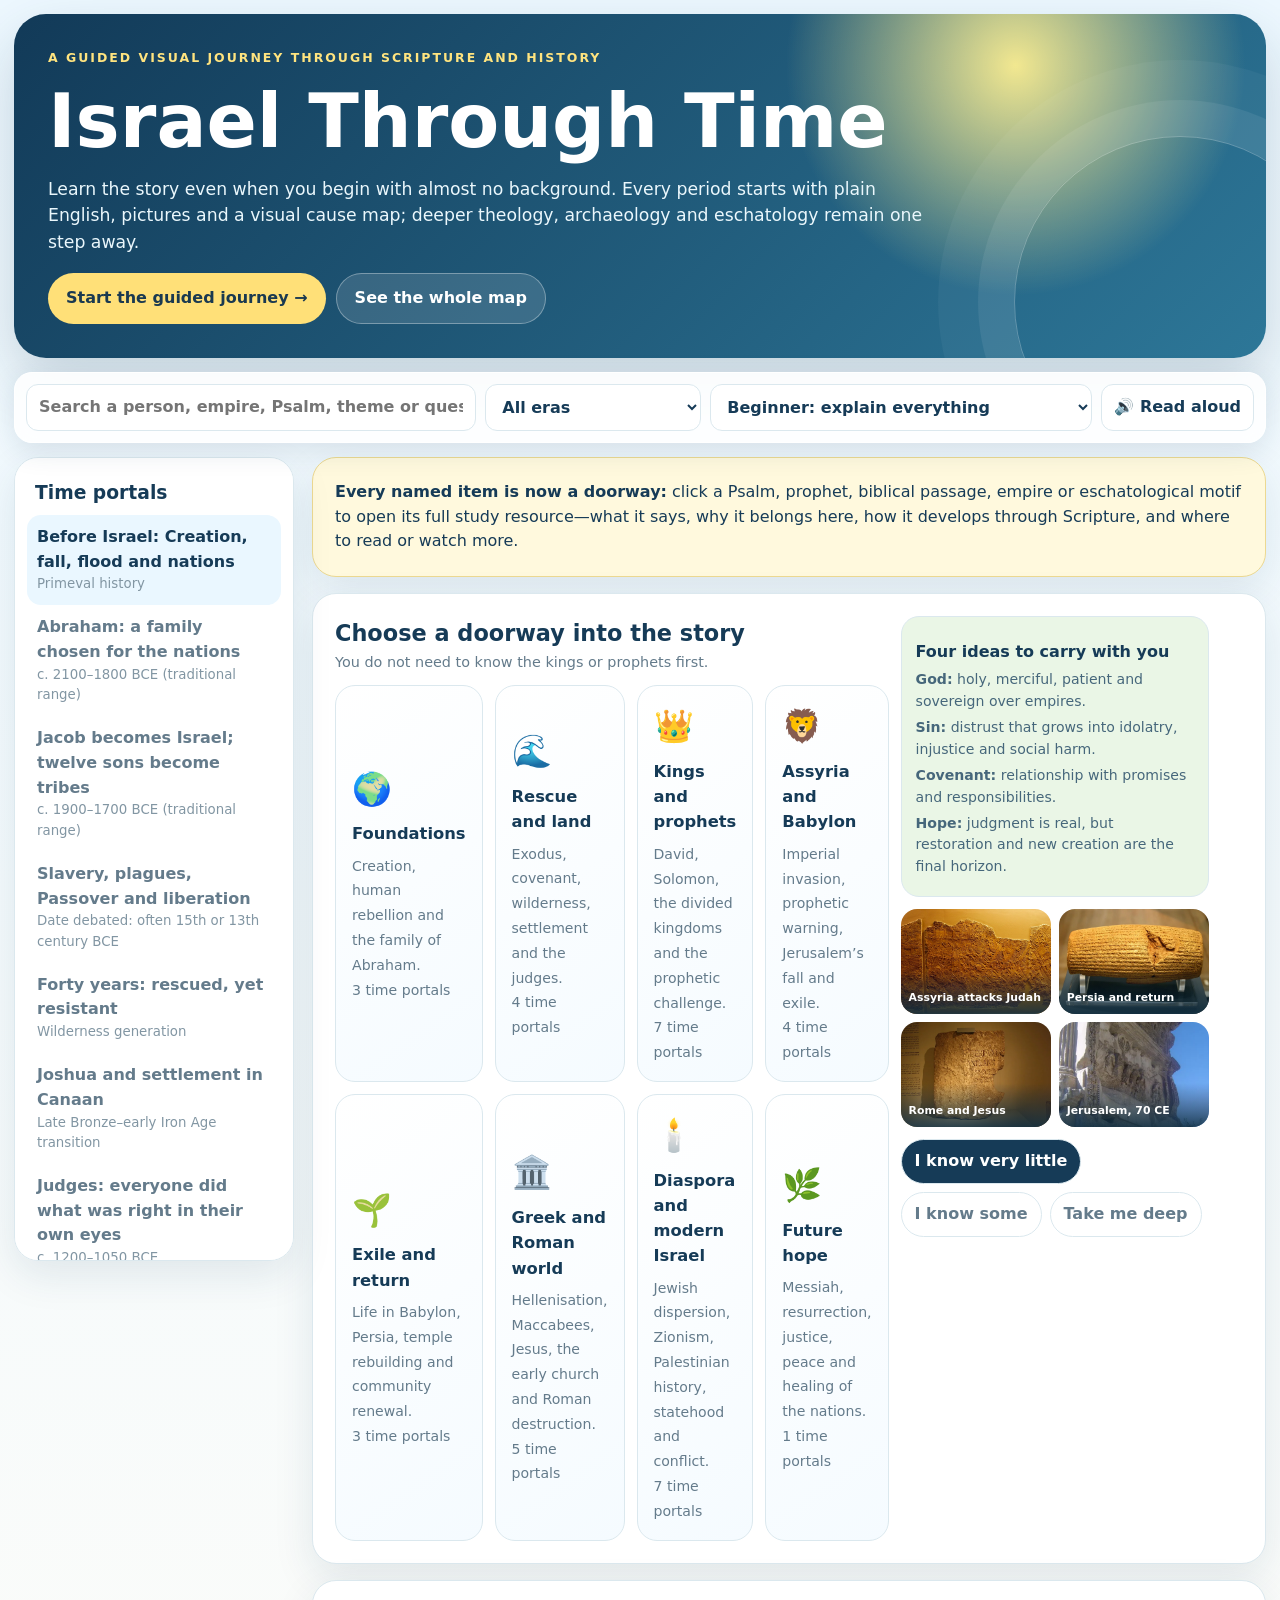
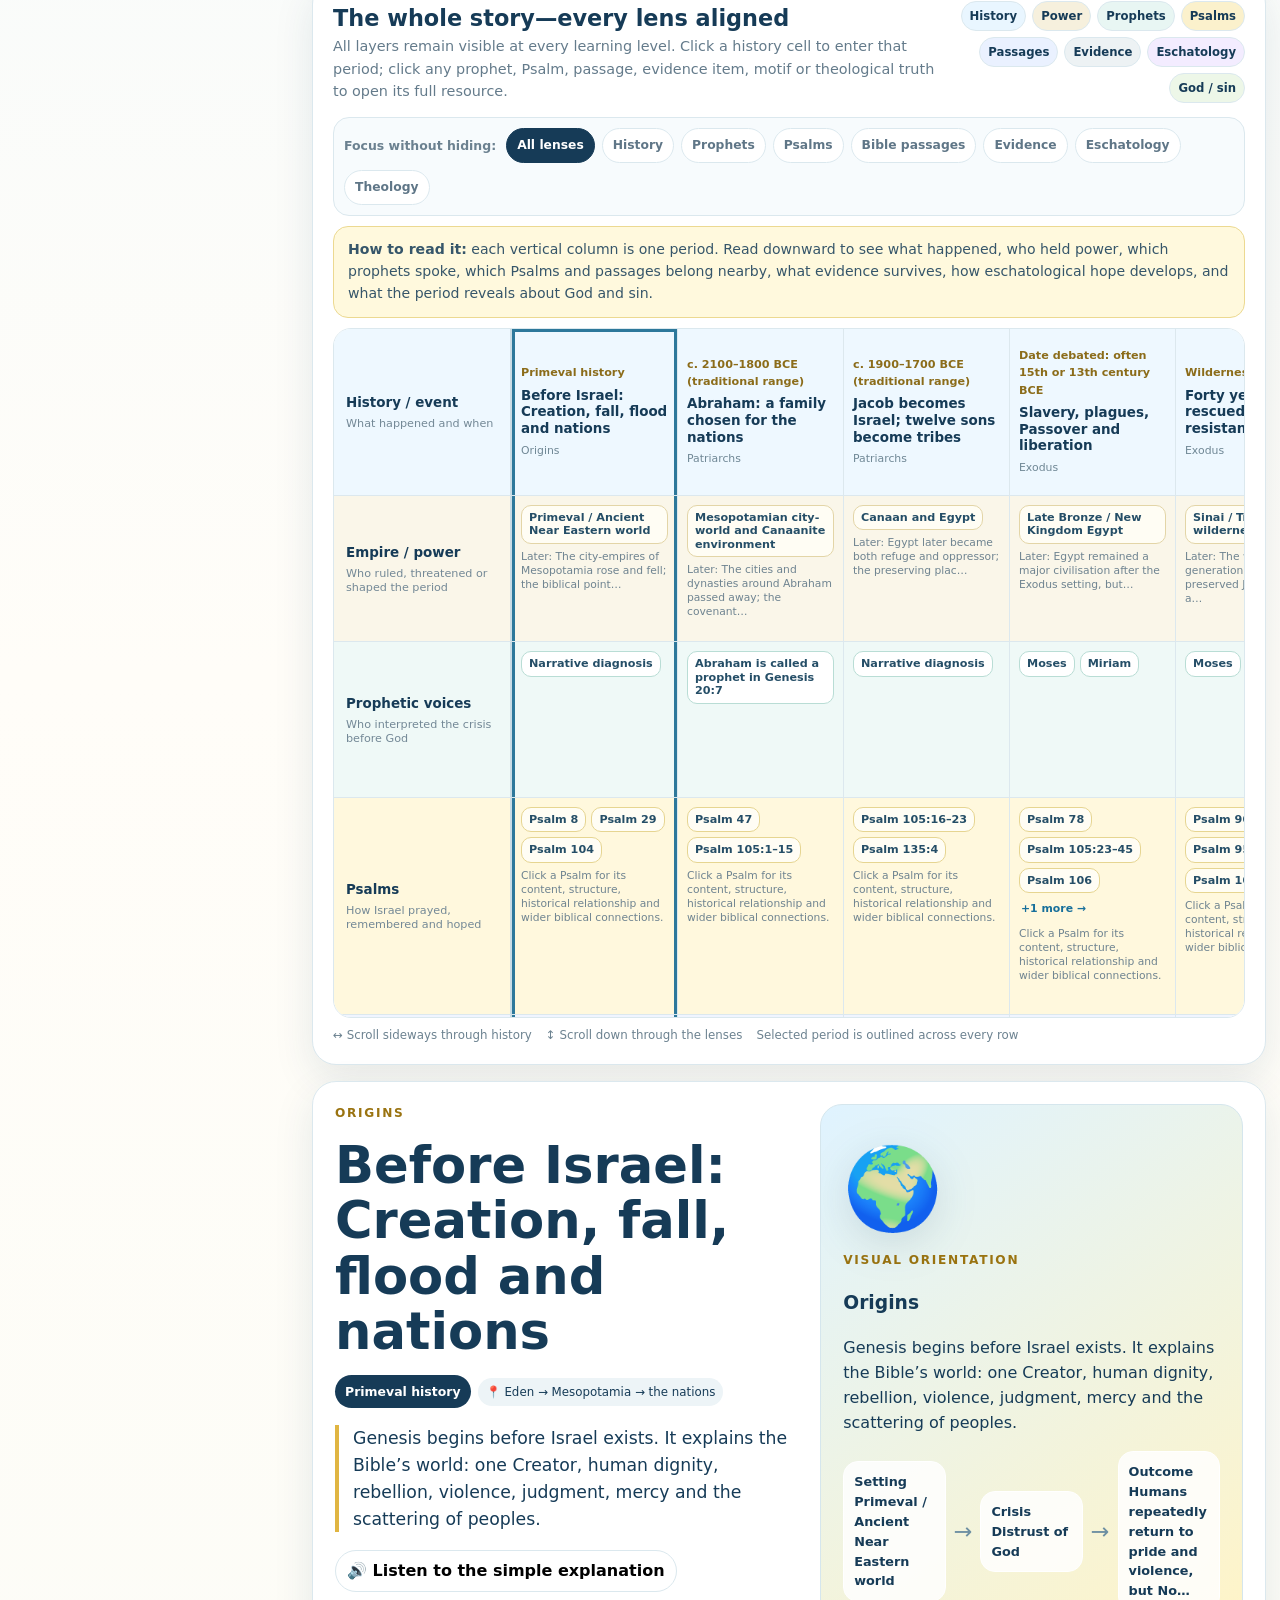
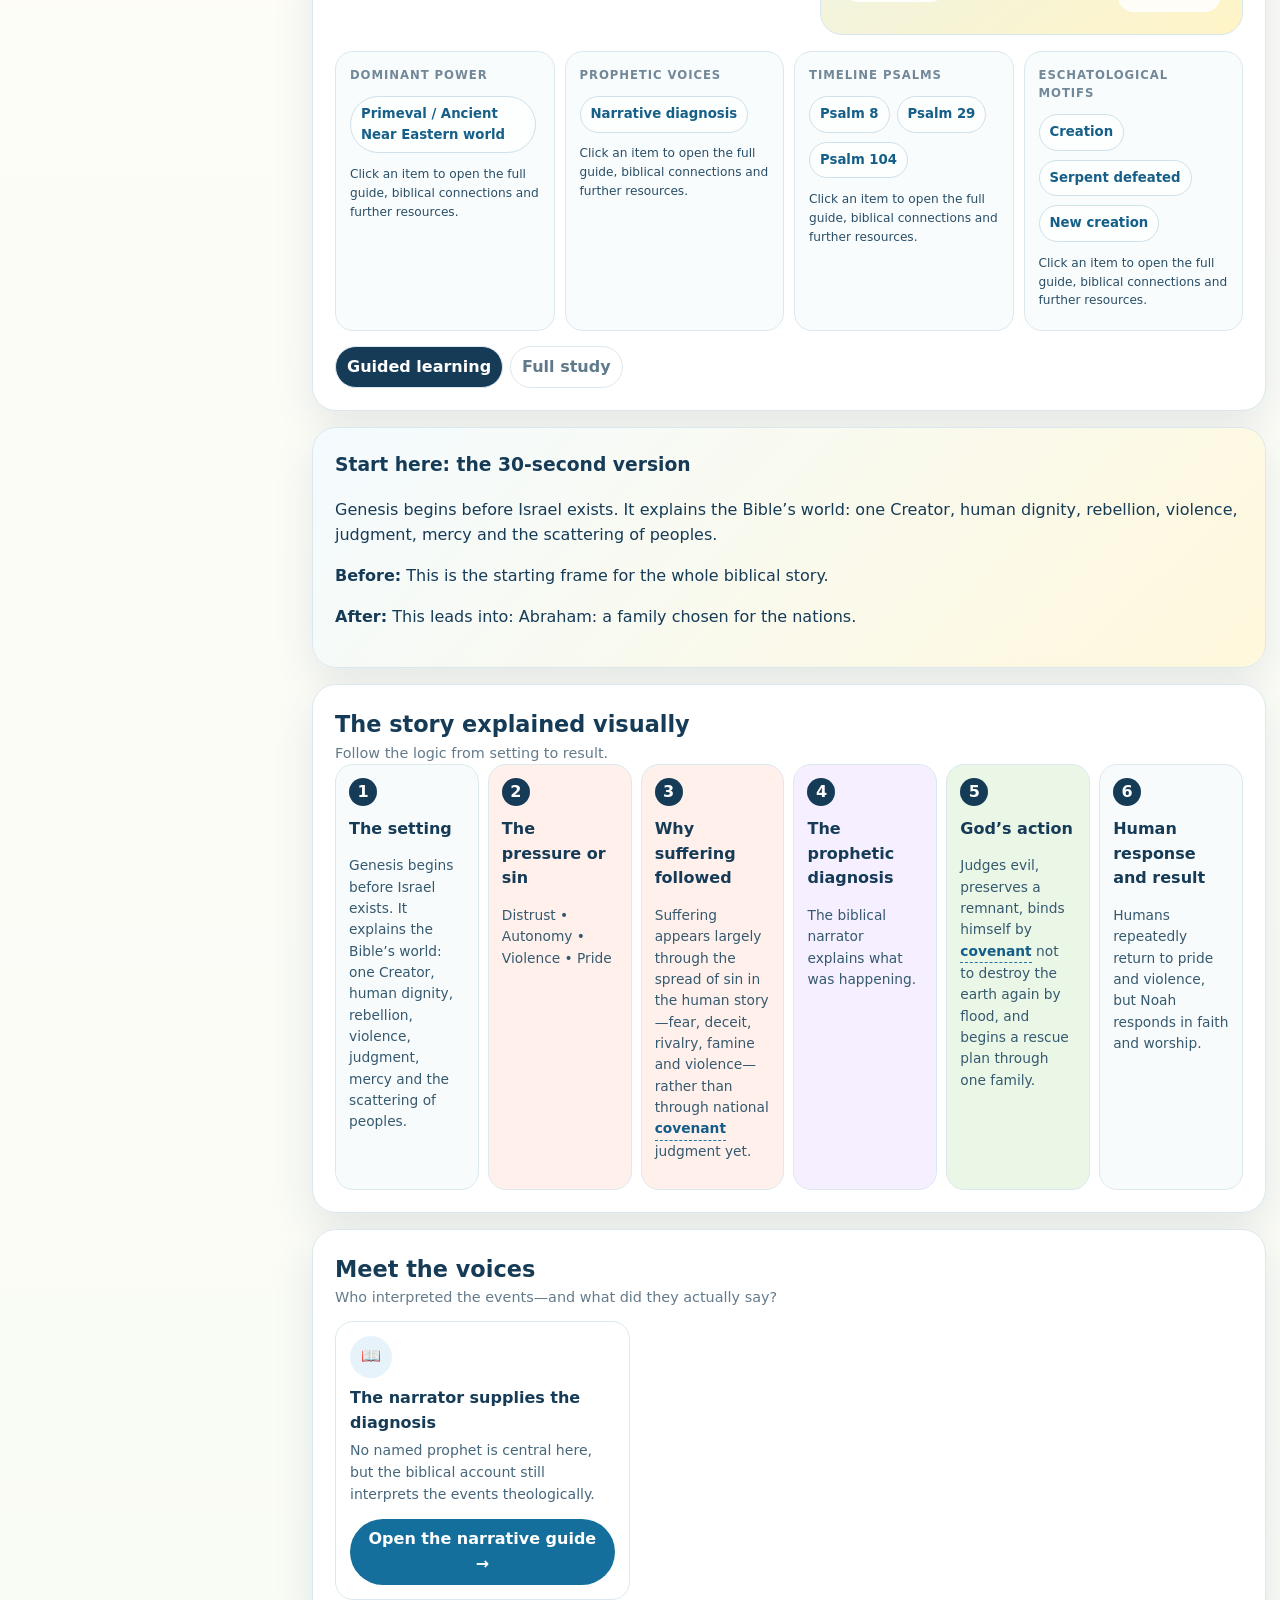
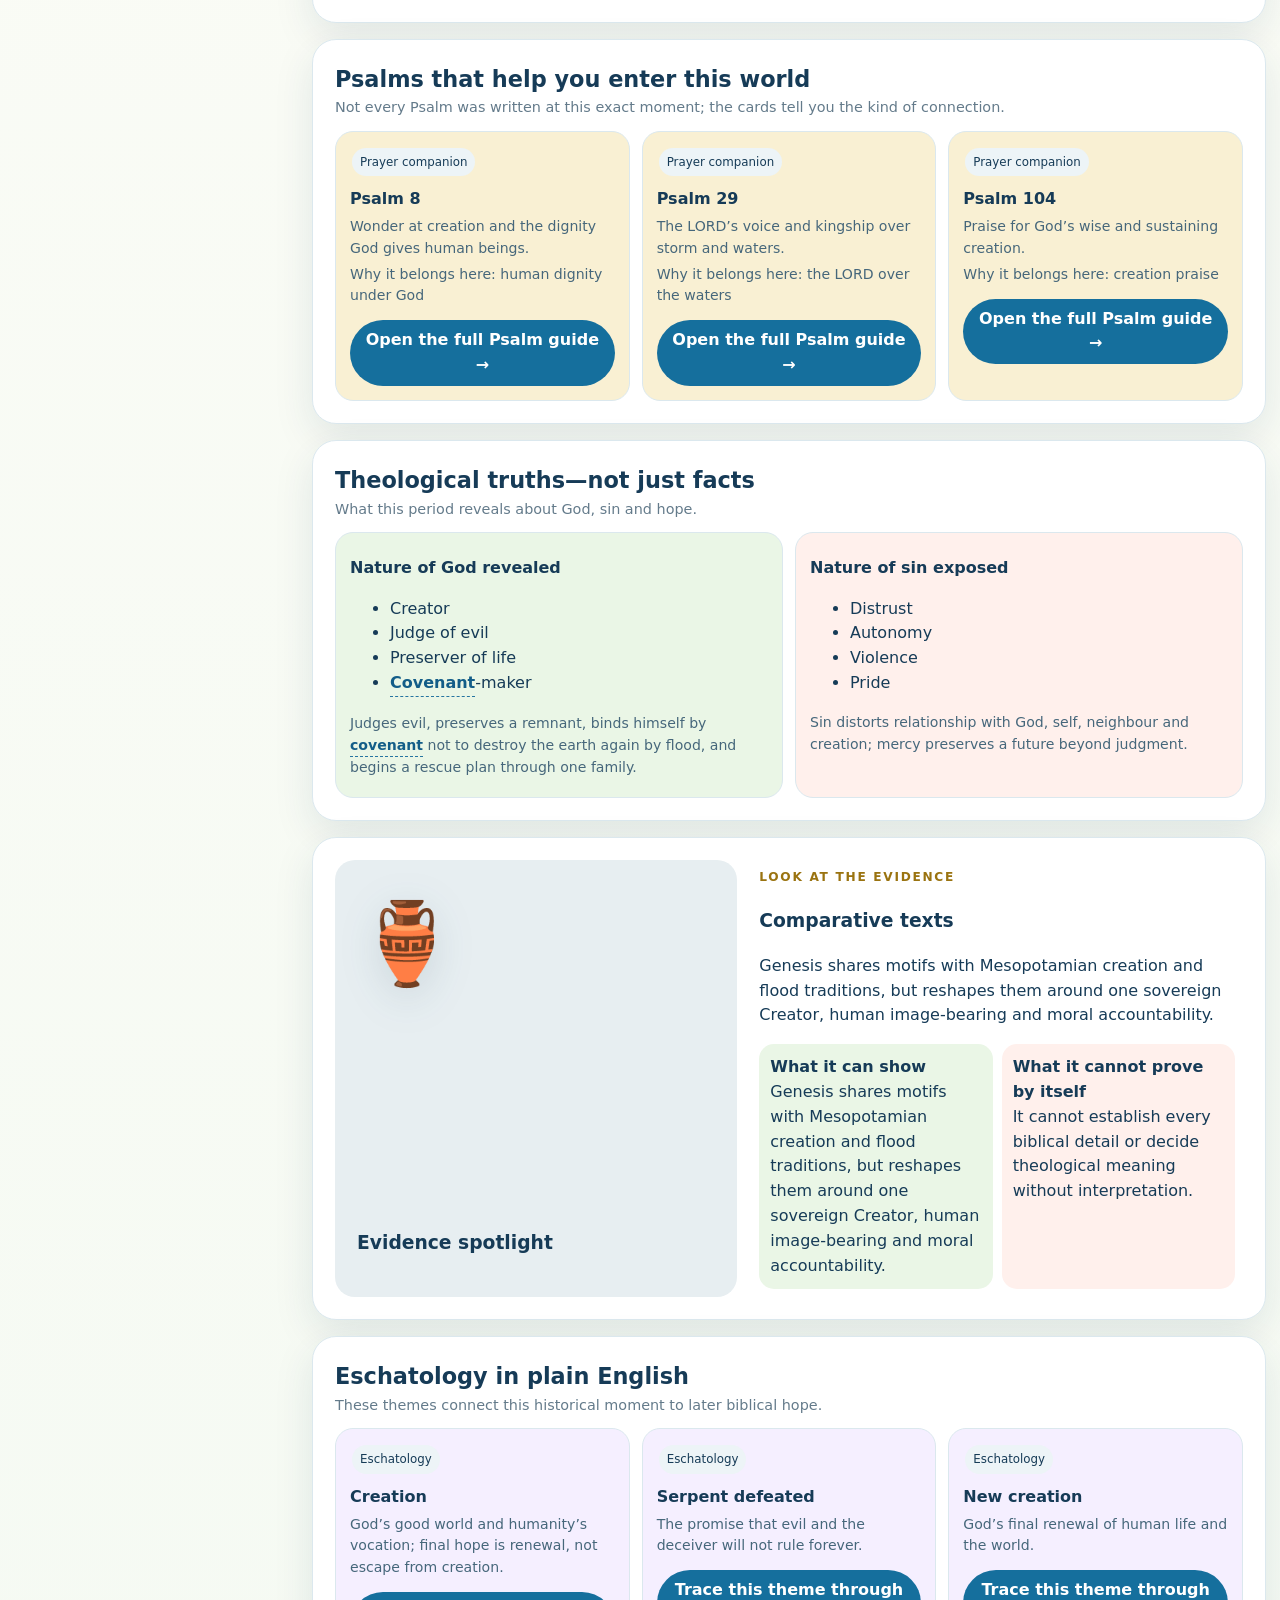
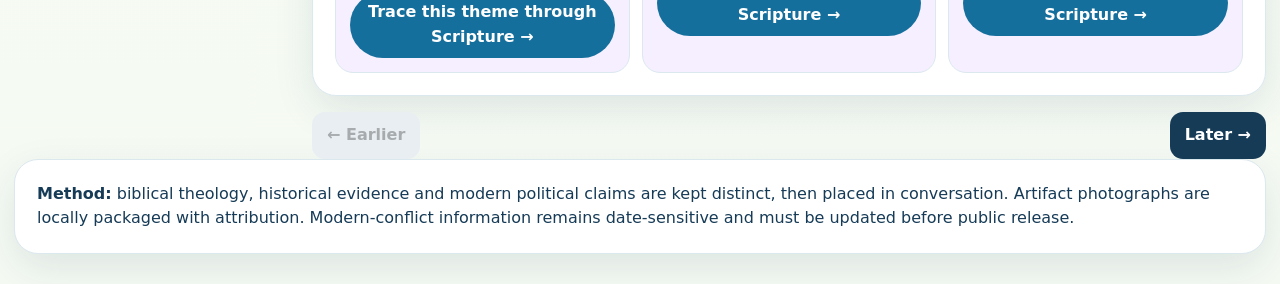
==== commit 30258c5d: "Add files via upload" ====
--- a/Israel_History/index.html
+++ b/Israel_History/index.html
@@ -1,5 +1,5 @@
 <!doctype html><html lang="en"><head><meta charset="utf-8"><meta name="viewport" content="width=device-width,initial-scale=1"><meta name="theme-color" content="#163b57"><title>Israel Through Time — Unified All-Layers Study</title><link rel="preload" href="app.js" as="script"><style>
-:root{--ink:#163b57;--ink2:#254f69;--muted:#647b8b;--paper:#fffdf8;--card:#fff;--line:#dbe8ee;--sky:#eaf7ff;--sun:#ffe79a;--sage:#eaf6e6;--rose:#fff0ec;--purple:#f5efff;--gold:#f9f0d3;--teal:#e6f6f4;--shadow:0 14px 40px rgba(22,59,87,.1);--radius:24px}*{box-sizing:border-box}html{scroll-behavior:smooth}body{margin:0;background:linear-gradient(180deg,#edf8ff 0,#fffdf8 34%,#f5faf3 100%);font-family:Inter,ui-sans-serif,system-ui,-apple-system,Segoe UI,Roboto,Arial;color:var(--ink);line-height:1.55}button,input,select{font:inherit}button{cursor:pointer}a{color:#145f8e}.app{max-width:1440px;margin:auto;padding:14px}.hero{position:relative;overflow:hidden;border-radius:32px;padding:34px;background:radial-gradient(circle at 80% 15%,rgba(255,240,145,.94),transparent 22%),linear-gradient(135deg,#123a58,#2d7798);color:#fff;box-shadow:0 24px 60px rgba(22,59,87,.2)}.hero:after{content:"";position:absolute;right:-80px;bottom:-110px;width:330px;height:330px;border-radius:50%;border:1px solid #ffffff44;box-shadow:0 0 0 36px #ffffff12,0 0 0 76px #ffffff0a}.eyebrow{text-transform:uppercase;letter-spacing:.16em;font-size:.78rem;font-weight:900;color:#ffe47f}.hero h1{font-size:clamp(2.2rem,5.8vw,5rem);line-height:.96;max-width:900px;margin:.25em 0}.hero p{max-width:880px;color:#eaf7fc;font-size:1.08rem}.heroActions{display:flex;gap:10px;flex-wrap:wrap}.primary,.secondary{border:0;border-radius:999px;padding:12px 18px;font-weight:900}.primary{background:#ffe078;color:#1a3950}.secondary{background:#ffffff20;color:#fff;border:1px solid #ffffff55}.toolbar{position:sticky;top:0;z-index:30;margin:14px 0;padding:11px;background:#ffffffdf;backdrop-filter:blur(15px);border:1px solid #fff;border-radius:18px;box-shadow:0 8px 28px rgba(22,59,87,.12);display:grid;grid-template-columns:1fr auto auto auto;gap:9px}.toolbar input,.toolbar select,.toolbar button{border:1px solid var(--line);background:#fff;border-radius:12px;padding:10px 12px;color:var(--ink);font-weight:750}.shell{display:grid;grid-template-columns:280px 1fr;gap:18px}.side{position:sticky;top:82px;height:calc(100vh - 96px);overflow:auto;background:#fff;border:1px solid var(--line);border-radius:24px;padding:12px;box-shadow:var(--shadow)}.side h3{margin:8px}.portalBtn{width:100%;border:0;background:transparent;border-radius:14px;padding:10px;text-align:left;color:var(--muted)}.portalBtn:hover,.portalBtn.active{background:var(--sky);color:var(--ink)}.portalBtn small{display:block;color:#8296a3}.main{min-width:0}.card{background:#fff;border:1px solid var(--line);border-radius:var(--radius);padding:22px;box-shadow:var(--shadow);margin-bottom:16px}.notice{background:#fff9dd;border-color:#ecd991}.welcomeGrid,.epochGrid,.twoCol,.threeCol,.fourCol{display:grid;gap:12px}.welcomeGrid{grid-template-columns:1.1fr .9fr}.epochGrid{grid-template-columns:repeat(4,1fr)}.twoCol{grid-template-columns:1fr 1fr}.threeCol{grid-template-columns:repeat(3,1fr)}.fourCol{grid-template-columns:repeat(4,1fr)}.epoch{border:1px solid var(--line);border-radius:20px;padding:16px;background:linear-gradient(145deg,#fff,#f5fbff);text-align:left;color:var(--ink);min-height:150px}.epoch .icon{font-size:2rem}.epoch strong{display:block;font-size:1.02rem;margin:7px 0}.epoch span{font-size:.88rem;color:var(--muted)}.epoch:hover{transform:translateY(-2px);box-shadow:var(--shadow)}.collage{display:grid;grid-template-columns:1fr 1fr;gap:8px;margin-top:12px}.collage figure{margin:0;height:105px;border-radius:16px;overflow:hidden;position:relative;background:#e7eef1}.collage img{width:100%;height:100%;object-fit:cover}.collage figcaption{position:absolute;inset:auto 0 0;padding:20px 8px 7px;background:linear-gradient(transparent,#102f43dd);color:#fff;font-size:.68rem;font-weight:800}.learningModes{display:flex;gap:8px;flex-wrap:wrap}.modeBtn{border:1px solid var(--line);border-radius:999px;background:#fff;padding:9px 13px;font-weight:850;color:var(--muted)}.modeBtn.active{background:var(--ink);color:#fff}.masterTimeline{overflow:auto;padding-bottom:10px}.timelineTrack{display:flex;min-width:2600px;align-items:stretch;gap:8px}.timeStop{width:150px;flex:none;border:1px solid var(--line);background:#f9fcfd;border-radius:17px;padding:10px;text-align:left;color:var(--ink);position:relative}.timeStop:before{content:"";position:absolute;width:8px;height:2px;background:#aec7d5;left:-9px;top:43px}.timeStop:first-child:before{display:none}.timeStop.active{background:linear-gradient(180deg,#ddf2ff,#fff4c9);border-color:#9bc7dc}.timeStop .year{font-size:.72rem;font-weight:900;color:#8a6e22}.timeStop .name{font-size:.82rem;font-weight:850;line-height:1.25;margin-top:5px}.laneGuide{display:flex;gap:8px;flex-wrap:wrap;font-size:.78rem}.laneGuide span{padding:5px 8px;border-radius:999px;background:#eef5f8}.portalHero{display:grid;grid-template-columns:1.05fr .95fr;gap:18px;align-items:stretch}.portalTitle h2{font-size:clamp(1.8rem,4vw,3.2rem);line-height:1.08;margin:.3em 0}.era{font-size:.76rem;text-transform:uppercase;letter-spacing:.14em;font-weight:900;color:#9a7310}.date{display:inline-block;background:var(--ink);color:#fff;border-radius:999px;padding:7px 10px;font-size:.78rem;font-weight:900}.summary{border-left:4px solid #e0b542;padding-left:14px;font-size:1.08rem}.visualStage{min-height:330px;border-radius:22px;overflow:hidden;position:relative;background:linear-gradient(145deg,#dff3ff,#fff4c7);border:1px solid #d5e6ed}.visualStage img{width:100%;height:100%;object-fit:cover;display:block}.visualStage .shade{position:absolute;inset:auto 0 0;padding:56px 16px 14px;background:linear-gradient(transparent,rgba(10,35,52,.88));color:#fff}.visualStage .shade strong{font-size:1.08rem}.visualStage .credit{font-size:.68rem;color:#dcecf4}.illustration{height:100%;min-height:330px;padding:22px;display:flex;flex-direction:column;justify-content:space-between}.illustration .bigIcon{font-size:5rem;filter:drop-shadow(0 10px 20px #18425d22)}.route{display:grid;grid-template-columns:1fr auto 1fr auto 1fr;gap:8px;align-items:center}.routeNode{background:#ffffffd9;border:1px solid #ffffff;border-radius:15px;padding:10px;font-size:.8rem;font-weight:800}.routeArrow{font-size:1.4rem;color:#6d8fa2}.starter{background:linear-gradient(135deg,#f4fbff,#fff8dc)}.starter h3{margin-top:0}.quickFacts{display:grid;grid-template-columns:repeat(4,1fr);gap:10px}.fact{border:1px solid var(--line);border-radius:18px;padding:14px;background:#f9fcfd;min-height:145px}.fact strong.label{display:block;text-transform:uppercase;letter-spacing:.08em;font-size:.73rem;color:#728899}.fact p{margin:.45em 0;color:#294e66}.explainLink{border:0;background:transparent;padding:0;color:#15709e;font-weight:850;font-size:.82rem}.storyStrip{display:grid;grid-template-columns:repeat(6,1fr);gap:9px}.storyStep{border-radius:18px;padding:13px;border:1px solid var(--line);background:#f8fbfc;position:relative;min-height:165px}.storyStep.bad{background:var(--rose)}.storyStep.good{background:var(--sage)}.storyStep.purple{background:var(--purple)}.storyStep .n{width:28px;height:28px;border-radius:50%;display:grid;place-items:center;background:var(--ink);color:#fff;font-weight:900}.storyStep h4{margin:.65em 0 .35em}.storyStep p{font-size:.86rem;color:#35596f}.sectionHead{display:flex;align-items:end;justify-content:space-between;gap:12px}.sectionHead h3{font-size:1.4rem;margin:0}.sectionHead p{margin:0;color:var(--muted);font-size:.9rem}.personCard,.psalmCard,.motifCard,.evidenceCard,.truthCard{border:1px solid var(--line);border-radius:18px;padding:14px;background:#fff}.personCard .avatar{width:42px;height:42px;border-radius:50%;display:grid;place-items:center;background:#e6f3fa;font-weight:900}.personCard h4,.psalmCard h4,.motifCard h4,.evidenceCard h4,.truthCard h4{margin:.55em 0 .25em}.personCard p,.psalmCard p,.motifCard p,.evidenceCard p,.truthCard p{margin:.3em 0;color:#46677b;font-size:.88rem}.badge{display:inline-block;border-radius:999px;background:#edf4f7;padding:5px 8px;font-size:.74rem;margin:2px}.psalmCard{background:var(--gold)}.motifCard{background:var(--purple)}.truthCard.god{background:var(--sage)}.truthCard.sin{background:var(--rose)}.evidenceCard{background:#f8fbfc}.confidence{display:inline-block;padding:5px 8px;border-radius:999px;background:#e8f1f5;font-size:.72rem;font-weight:900}.artifact{display:grid;grid-template-columns:.9fr 1.1fr;gap:14px;align-items:stretch}.artifact figure{margin:0;overflow:hidden;border-radius:20px;background:#e7eef1;min-height:260px}.artifact img{width:100%;height:100%;object-fit:cover}.artifactText{padding:8px}.claimGrid{display:grid;grid-template-columns:1fr 1fr;gap:9px}.claim{border-radius:15px;padding:11px;background:var(--sage)}.claim.no{background:var(--rose)}.tabs{display:flex;gap:7px;flex-wrap:wrap;margin-top:15px}.tab{border:1px solid var(--line);background:#fff;border-radius:999px;padding:8px 11px;font-weight:850;color:#607a8b}.tab.active{background:var(--ink);color:#fff}.tabbody{margin-top:12px;border-radius:18px;background:#fafcfd;padding:16px}.accordion{border:1px solid var(--line);border-radius:16px;margin:9px 0;overflow:hidden;background:#fff}.accordion summary{padding:13px 15px;font-weight:900;cursor:pointer}.accordion .inside{padding:0 15px 15px}.lensGrid{display:grid;grid-template-columns:repeat(3,1fr);gap:10px}.lens{border-radius:18px;padding:14px;background:#f7fbfd;border:1px solid var(--line)}.lens small{font-weight:900;color:#789}.glossaryTerm{border:0;border-bottom:1px dashed #2675a0;background:transparent;color:#135d88;padding:0;font-weight:800}.sourceCard{border:1px solid var(--line);border-radius:15px;padding:13px;background:#fff}.sourceCard h4{margin:.3em 0}.sourceCard p{font-size:.86rem;color:var(--muted)}.controls{display:flex;justify-content:space-between;gap:10px}.nav{border:0;border-radius:13px;padding:11px 15px;font-weight:900}.prev{background:#e8eef2}.next{background:var(--ink);color:#fff}.modal{position:fixed;inset:0;background:#0d2e4099;display:none;align-items:center;justify-content:center;padding:18px;z-index:80}.modal.open{display:flex}.modalBox{max-width:620px;width:100%;background:#fff;border-radius:24px;padding:22px;box-shadow:0 25px 70px #0004}.close{float:right;border:0;background:#edf3f6;border-radius:50%;width:34px;height:34px;font-weight:900}.readBtn{border:1px solid var(--line);background:#fff;border-radius:999px;padding:8px 11px;font-weight:850}.micro{font-size:.8rem;color:var(--muted)}.hidden{display:none!important}.advancedOnly{display:none}.level-scholar .advancedOnly{display:block}.level-beginner .explorerOnly,.level-beginner .advancedOnly{display:none}.level-explorer .advancedOnly{display:none}.level-scholar .explorerOnly{display:block}.level-beginner .beginnerHide{display:none}.level-explorer .beginnerHide,.level-scholar .beginnerHide{display:block}@media(max-width:1100px){.epochGrid{grid-template-columns:repeat(3,1fr)}.storyStrip{grid-template-columns:repeat(3,1fr)}.quickFacts{grid-template-columns:repeat(2,1fr)}.fourCol{grid-template-columns:repeat(2,1fr)}}@media(max-width:850px){.toolbar{grid-template-columns:1fr 1fr}.toolbar input{grid-column:1/-1}.shell{display:block}.side{position:relative;top:auto;height:auto;max-height:260px;margin-bottom:14px}.welcomeGrid,.portalHero,.artifact{grid-template-columns:1fr}.epochGrid{grid-template-columns:repeat(2,1fr)}.threeCol,.lensGrid{grid-template-columns:1fr 1fr}.storyStrip{grid-template-columns:1fr 1fr}.visualStage{min-height:280px}}@media(max-width:560px){.app{padding:8px}.hero{padding:25px 18px;border-radius:24px}.epochGrid,.twoCol,.threeCol,.fourCol,.quickFacts,.storyStrip,.lensGrid,.claimGrid{grid-template-columns:1fr}.toolbar{grid-template-columns:1fr}.toolbar input{grid-column:auto}.card{padding:16px}.portalTitle h2{font-size:2rem}.fact{min-height:auto}}
+:root{--ink:#163b57;--ink2:#254f69;--muted:#647b8b;--paper:#fffdf8;--card:#fff;--line:#dbe8ee;--sky:#eaf7ff;--sun:#ffe79a;--sage:#eaf6e6;--rose:#fff0ec;--purple:#f5efff;--gold:#f9f0d3;--teal:#e6f6f4;--shadow:0 14px 40px rgba(22,59,87,.1);--radius:24px}*{box-sizing:border-box}html{scroll-behavior:smooth}body{margin:0;background:linear-gradient(180deg,#edf8ff 0,#fffdf8 34%,#f5faf3 100%);font-family:Inter,ui-sans-serif,system-ui,-apple-system,Segoe UI,Roboto,Arial;color:var(--ink);line-height:1.55}button,input,select{font:inherit}button{cursor:pointer}a{color:#145f8e}.app{max-width:1440px;margin:auto;padding:14px}.hero{position:relative;overflow:hidden;border-radius:32px;padding:34px;background:radial-gradient(circle at 80% 15%,rgba(255,240,145,.94),transparent 22%),linear-gradient(135deg,#123a58,#2d7798);color:#fff;box-shadow:0 24px 60px rgba(22,59,87,.2)}.hero:after{content:"";position:absolute;right:-80px;bottom:-110px;width:330px;height:330px;border-radius:50%;border:1px solid #ffffff44;box-shadow:0 0 0 36px #ffffff12,0 0 0 76px #ffffff0a}.eyebrow{text-transform:uppercase;letter-spacing:.16em;font-size:.78rem;font-weight:900;color:#ffe47f}.hero h1{font-size:clamp(2.2rem,5.8vw,5rem);line-height:.96;max-width:900px;margin:.25em 0}.hero p{max-width:880px;color:#eaf7fc;font-size:1.08rem}.heroActions{display:flex;gap:10px;flex-wrap:wrap}.primary,.secondary{border:0;border-radius:999px;padding:12px 18px;font-weight:900}.primary{background:#ffe078;color:#1a3950}.secondary{background:#ffffff20;color:#fff;border:1px solid #ffffff55}.toolbar{position:sticky;top:0;z-index:30;margin:14px 0;padding:11px;background:#ffffffdf;backdrop-filter:blur(15px);border:1px solid #fff;border-radius:18px;box-shadow:0 8px 28px rgba(22,59,87,.12);display:grid;grid-template-columns:1fr auto auto auto;gap:9px}.toolbar input,.toolbar select,.toolbar button{border:1px solid var(--line);background:#fff;border-radius:12px;padding:10px 12px;color:var(--ink);font-weight:750}.shell{display:grid;grid-template-columns:280px 1fr;gap:18px}.side{position:sticky;top:82px;height:calc(100vh - 96px);overflow:auto;background:#fff;border:1px solid var(--line);border-radius:24px;padding:12px;box-shadow:var(--shadow)}.side h3{margin:8px}.portalBtn{width:100%;border:0;background:transparent;border-radius:14px;padding:10px;text-align:left;color:var(--muted)}.portalBtn:hover,.portalBtn.active{background:var(--sky);color:var(--ink)}.portalBtn small{display:block;color:#8296a3}.main{min-width:0}.card{background:#fff;border:1px solid var(--line);border-radius:var(--radius);padding:22px;box-shadow:var(--shadow);margin-bottom:16px}.notice{background:#fff9dd;border-color:#ecd991}.welcomeGrid,.epochGrid,.twoCol,.threeCol,.fourCol{display:grid;gap:12px}.welcomeGrid{grid-template-columns:1.1fr .9fr}.epochGrid{grid-template-columns:repeat(4,1fr)}.twoCol{grid-template-columns:1fr 1fr}.threeCol{grid-template-columns:repeat(3,1fr)}.fourCol{grid-template-columns:repeat(4,1fr)}.epoch{border:1px solid var(--line);border-radius:20px;padding:16px;background:linear-gradient(145deg,#fff,#f5fbff);text-align:left;color:var(--ink);min-height:150px}.epoch .icon{font-size:2rem}.epoch strong{display:block;font-size:1.02rem;margin:7px 0}.epoch span{font-size:.88rem;color:var(--muted)}.epoch:hover{transform:translateY(-2px);box-shadow:var(--shadow)}.collage{display:grid;grid-template-columns:1fr 1fr;gap:8px;margin-top:12px}.collage figure{margin:0;height:105px;border-radius:16px;overflow:hidden;position:relative;background:#e7eef1}.collage img{width:100%;height:100%;object-fit:cover}.collage figcaption{position:absolute;inset:auto 0 0;padding:20px 8px 7px;background:linear-gradient(transparent,#102f43dd);color:#fff;font-size:.68rem;font-weight:800}.learningModes{display:flex;gap:8px;flex-wrap:wrap}.modeBtn{border:1px solid var(--line);border-radius:999px;background:#fff;padding:9px 13px;font-weight:850;color:var(--muted)}.modeBtn.active{background:var(--ink);color:#fff}.masterTimeline{overflow:auto;padding-bottom:10px}.timelineTrack{display:flex;min-width:2600px;align-items:stretch;gap:8px}.timeStop{width:150px;flex:none;border:1px solid var(--line);background:#f9fcfd;border-radius:17px;padding:10px;text-align:left;color:var(--ink);position:relative}.timeStop:before{content:"";position:absolute;width:8px;height:2px;background:#aec7d5;left:-9px;top:43px}.timeStop:first-child:before{display:none}.timeStop.active{background:linear-gradient(180deg,#ddf2ff,#fff4c9);border-color:#9bc7dc}.timeStop .year{font-size:.72rem;font-weight:900;color:#8a6e22}.timeStop .name{font-size:.82rem;font-weight:850;line-height:1.25;margin-top:5px}.laneGuide{display:flex;gap:8px;flex-wrap:wrap;font-size:.78rem}.laneGuide span{padding:5px 8px;border-radius:999px;background:#eef5f8}.portalHero{display:grid;grid-template-columns:1.05fr .95fr;gap:18px;align-items:stretch}.portalTitle h2{font-size:clamp(1.8rem,4vw,3.2rem);line-height:1.08;margin:.3em 0}.era{font-size:.76rem;text-transform:uppercase;letter-spacing:.14em;font-weight:900;color:#9a7310}.date{display:inline-block;background:var(--ink);color:#fff;border-radius:999px;padding:7px 10px;font-size:.78rem;font-weight:900}.summary{border-left:4px solid #e0b542;padding-left:14px;font-size:1.08rem}.visualStage{min-height:330px;border-radius:22px;overflow:hidden;position:relative;background:linear-gradient(145deg,#dff3ff,#fff4c7);border:1px solid #d5e6ed}.visualStage img{width:100%;height:100%;object-fit:cover;display:block}.visualStage .shade{position:absolute;inset:auto 0 0;padding:56px 16px 14px;background:linear-gradient(transparent,rgba(10,35,52,.88));color:#fff}.visualStage .shade strong{font-size:1.08rem}.visualStage .credit{font-size:.68rem;color:#dcecf4}.illustration{height:100%;min-height:330px;padding:22px;display:flex;flex-direction:column;justify-content:space-between}.illustration .bigIcon{font-size:5rem;filter:drop-shadow(0 10px 20px #18425d22)}.route{display:grid;grid-template-columns:1fr auto 1fr auto 1fr;gap:8px;align-items:center}.routeNode{background:#ffffffd9;border:1px solid #ffffff;border-radius:15px;padding:10px;font-size:.8rem;font-weight:800}.routeArrow{font-size:1.4rem;color:#6d8fa2}.starter{background:linear-gradient(135deg,#f4fbff,#fff8dc)}.starter h3{margin-top:0}.quickFacts{display:grid;grid-template-columns:repeat(4,1fr);gap:10px}.fact{border:1px solid var(--line);border-radius:18px;padding:14px;background:#f9fcfd;min-height:145px}.fact strong.label{display:block;text-transform:uppercase;letter-spacing:.08em;font-size:.73rem;color:#728899}.fact p{margin:.45em 0;color:#294e66}.explainLink{border:0;background:transparent;padding:0;color:#15709e;font-weight:850;font-size:.82rem}.storyStrip{display:grid;grid-template-columns:repeat(6,1fr);gap:9px}.storyStep{border-radius:18px;padding:13px;border:1px solid var(--line);background:#f8fbfc;position:relative;min-height:165px}.storyStep.bad{background:var(--rose)}.storyStep.good{background:var(--sage)}.storyStep.purple{background:var(--purple)}.storyStep .n{width:28px;height:28px;border-radius:50%;display:grid;place-items:center;background:var(--ink);color:#fff;font-weight:900}.storyStep h4{margin:.65em 0 .35em}.storyStep p{font-size:.86rem;color:#35596f}.sectionHead{display:flex;align-items:end;justify-content:space-between;gap:12px}.sectionHead h3{font-size:1.4rem;margin:0}.sectionHead p{margin:0;color:var(--muted);font-size:.9rem}.personCard,.psalmCard,.motifCard,.evidenceCard,.truthCard{border:1px solid var(--line);border-radius:18px;padding:14px;background:#fff}.personCard .avatar{width:42px;height:42px;border-radius:50%;display:grid;place-items:center;background:#e6f3fa;font-weight:900}.personCard h4,.psalmCard h4,.motifCard h4,.evidenceCard h4,.truthCard h4{margin:.55em 0 .25em}.personCard p,.psalmCard p,.motifCard p,.evidenceCard p,.truthCard p{margin:.3em 0;color:#46677b;font-size:.88rem}.badge{display:inline-block;border-radius:999px;background:#edf4f7;padding:5px 8px;font-size:.74rem;margin:2px}.psalmCard{background:var(--gold)}.motifCard{background:var(--purple)}.truthCard.god{background:var(--sage)}.truthCard.sin{background:var(--rose)}.evidenceCard{background:#f8fbfc}.confidence{display:inline-block;padding:5px 8px;border-radius:999px;background:#e8f1f5;font-size:.72rem;font-weight:900}.artifact{display:grid;grid-template-columns:.9fr 1.1fr;gap:14px;align-items:stretch}.artifact figure{margin:0;overflow:hidden;border-radius:20px;background:#e7eef1;min-height:260px}.artifact img{width:100%;height:100%;object-fit:cover}.artifactText{padding:8px}.claimGrid{display:grid;grid-template-columns:1fr 1fr;gap:9px}.claim{border-radius:15px;padding:11px;background:var(--sage)}.claim.no{background:var(--rose)}.tabs{display:flex;gap:7px;flex-wrap:wrap;margin-top:15px}.tab{border:1px solid var(--line);background:#fff;border-radius:999px;padding:8px 11px;font-weight:850;color:#607a8b}.tab.active{background:var(--ink);color:#fff}.tabbody{margin-top:12px;border-radius:18px;background:#fafcfd;padding:16px}.accordion{border:1px solid var(--line);border-radius:16px;margin:9px 0;overflow:hidden;background:#fff}.accordion summary{padding:13px 15px;font-weight:900;cursor:pointer}.accordion .inside{padding:0 15px 15px}.lensGrid{display:grid;grid-template-columns:repeat(3,1fr);gap:10px}.lens{border-radius:18px;padding:14px;background:#f7fbfd;border:1px solid var(--line)}.lens small{font-weight:900;color:#789}.glossaryTerm{border:0;border-bottom:1px dashed #2675a0;background:transparent;color:#135d88;padding:0;font-weight:800}.sourceCard{border:1px solid var(--line);border-radius:15px;padding:13px;background:#fff}.sourceCard h4{margin:.3em 0}.sourceCard p{font-size:.86rem;color:var(--muted)}.controls{display:flex;justify-content:space-between;gap:10px}.nav{border:0;border-radius:13px;padding:11px 15px;font-weight:900}.prev{background:#e8eef2}.next{background:var(--ink);color:#fff}.modal{position:fixed;inset:0;background:#0d2e4099;display:none;align-items:center;justify-content:center;padding:18px;z-index:80;overscroll-behavior:contain}.modal.open{display:flex}.modalBox{position:relative;max-width:620px;width:100%;max-height:min(92vh,900px);overflow:auto;overscroll-behavior:contain;touch-action:pan-y;background:#fff;border-radius:24px;padding:22px;box-shadow:0 25px 70px #0004}.close{float:right;border:0;background:#edf3f6;border-radius:50%;width:44px;height:44px;font-weight:900;touch-action:manipulation}.modalPrimaryClose{position:absolute;top:12px;right:12px;z-index:20;float:none}.modalBox.resourceBox>.modalPrimaryClose{display:none}.modal-open{overflow:hidden}.modal-open .modal{touch-action:none}.modal-open .modalBox{touch-action:pan-y}button,summary{touch-action:manipulation}.readBtn{border:1px solid var(--line);background:#fff;border-radius:999px;padding:8px 11px;font-weight:850}.micro{font-size:.8rem;color:var(--muted)}.hidden{display:none!important}.advancedOnly{display:none}.level-scholar .advancedOnly{display:block}.level-beginner .explorerOnly,.level-beginner .advancedOnly{display:none}.level-explorer .advancedOnly{display:none}.level-scholar .explorerOnly{display:block}.level-beginner .beginnerHide{display:none}.level-explorer .beginnerHide,.level-scholar .beginnerHide{display:block}@media(max-width:1100px){.epochGrid{grid-template-columns:repeat(3,1fr)}.storyStrip{grid-template-columns:repeat(3,1fr)}.quickFacts{grid-template-columns:repeat(2,1fr)}.fourCol{grid-template-columns:repeat(2,1fr)}}@media(max-width:850px){.toolbar{grid-template-columns:1fr 1fr}.toolbar input{grid-column:1/-1}.shell{display:block}.side{position:relative;top:auto;height:auto;max-height:260px;margin-bottom:14px}.welcomeGrid,.portalHero,.artifact{grid-template-columns:1fr}.epochGrid{grid-template-columns:repeat(2,1fr)}.threeCol,.lensGrid{grid-template-columns:1fr 1fr}.storyStrip{grid-template-columns:1fr 1fr}.visualStage{min-height:280px}}@media(max-width:560px){.app{padding:8px}.hero{padding:25px 18px;border-radius:24px}.epochGrid,.twoCol,.threeCol,.fourCol,.quickFacts,.storyStrip,.lensGrid,.claimGrid{grid-template-columns:1fr}.toolbar{grid-template-columns:1fr}.toolbar input{grid-column:auto}.card{padding:16px}.portalTitle h2{font-size:2rem}.fact{min-height:auto}}
 
 .resourceChip{border:1px solid #cfe1ea;background:#fff;border-radius:999px;padding:7px 10px;margin:3px 4px 3px 0;color:#155f89;font-weight:850;font-size:.83rem;text-align:left;transition:.15s}.resourceChip:hover,.resourceChip:focus{background:#e8f6ff;border-color:#7eb7d4;transform:translateY(-1px)}
 .factItems{display:flex;flex-wrap:wrap;gap:3px;margin:.55rem 0}.factHint{font-size:.76rem;color:#6e8493;margin:.55rem 0 0}.fact .resourceChip{background:#fdfefe}.openGuide{border:0;background:#156f9d;color:#fff;border-radius:999px;padding:8px 12px;font-weight:850;margin-top:9px}.openGuide.secondaryGuide{background:#fff;color:#156f9d;border:1px solid #a9ccdd}.cardClickable{position:relative}.cardClickable:focus-within{outline:3px solid #8ac6e3;outline-offset:2px}
@@ -51,4 +51,4 @@
   .modal{padding:7px}.modalBox{max-height:94vh;border-radius:20px}.resourceHeader{padding:19px 16px}.resourceHeader h2{font-size:1.75rem}.resourceBody{padding:15px}.resourceGrid{grid-template-columns:1fr}.resourceSection.full{grid-column:auto}.resourceLink,.itemListButton,.resourceChip,.openGuide{min-height:48px}
 }
 @media(min-width:768px){.mobileExperience,.mobileBottomNav,.matrixReturn{display:none!important}}
-</style></head><body class="level-beginner"><div class="app"><header class="hero"><div class="eyebrow">A guided visual journey through Scripture and history</div><h1>Israel Through Time</h1><p>Learn the story even when you begin with almost no background. Every period starts with plain English, pictures and a visual cause map; deeper theology, archaeology and eschatology remain one step away.</p><div class="heroActions"><button class="primary" onclick="startJourney()">Start the guided journey →</button><button class="secondary" onclick="document.getElementById('journeyMap').scrollIntoView()">See the whole map</button></div></header><div class="toolbar"><input id="search" placeholder="Search a person, empire, Psalm, theme or question…"><select id="eraFilter"><option value="">All eras</option></select><select id="level"><option value="beginner">Beginner: explain everything</option><option value="explorer">Explorer: show more connections</option><option value="scholar">Scholar: full frameworks and sources</option></select><button id="readPage">🔊 Read aloud</button></div><div class="shell"><aside class="side"><h3>Time portals</h3><div id="rail"></div></aside><main class="main"><section class="card notice"><strong>Every named item is now a doorway:</strong> click a Psalm, prophet, biblical passage, empire or eschatological motif to open its full study resource—what it says, why it belongs here, how it develops through Scripture, and where to read or watch more.</section><section id="journeyMap" class="card"><div class="welcomeGrid"><div><div class="sectionHead"><div><h3>Choose a doorway into the story</h3><p>You do not need to know the kings or prophets first.</p></div></div><div id="epochGrid" class="epochGrid" style="margin-top:12px"></div></div><div><div class="truthCard god"><h4>Four ideas to carry with you</h4><p><strong>God:</strong> holy, merciful, patient and sovereign over empires.</p><p><strong>Sin:</strong> distrust that grows into idolatry, injustice and social harm.</p><p><strong>Covenant:</strong> relationship with promises and responsibilities.</p><p><strong>Hope:</strong> judgment is real, but restoration and new creation are the final horizon.</p></div><div class="collage"><figure><img src="assets/lachish_relief.webp" alt="Lachish relief"><figcaption>Assyria attacks Judah</figcaption></figure><figure><img src="assets/cyrus_cylinder.webp" alt="Cyrus Cylinder"><figcaption>Persia and return</figcaption></figure><figure><img src="assets/pilate_stone.webp" alt="Pilate inscription"><figcaption>Rome and Jesus</figcaption></figure><figure><img src="assets/arch_titus.webp" alt="Arch of Titus"><figcaption>Jerusalem, 70 CE</figcaption></figure></div><div class="learningModes" style="margin-top:12px"><button class="modeBtn active" data-level="beginner">I know very little</button><button class="modeBtn" data-level="explorer">I know some</button><button class="modeBtn" data-level="scholar">Take me deep</button></div></div></div></section><section class="card timelineCard"><div class="sectionHead timelineHead"><div><h3>The whole story—every lens aligned</h3><p>All layers remain visible at every learning level. Click a history cell to enter that period; click any prophet, Psalm, passage, evidence item, motif or theological truth to open its full resource.</p></div><div class="timelineKey"><span class="keyHistory">History</span><span class="keyPower">Power</span><span class="keyProphet">Prophets</span><span class="keyPsalm">Psalms</span><span class="keyPassage">Passages</span><span class="keyEvidence">Evidence</span><span class="keyEsch">Eschatology</span><span class="keyTheology">God / sin</span></div></div><div class="timelineFocusBar" aria-label="Timeline lane focus"><span>Focus without hiding:</span><button class="timelineFocus active" data-focus="all" onclick="setTimelineFocus('all')">All lenses</button><button class="timelineFocus" data-focus="event" onclick="setTimelineFocus('event')">History</button><button class="timelineFocus" data-focus="prophets" onclick="setTimelineFocus('prophets')">Prophets</button><button class="timelineFocus" data-focus="psalms" onclick="setTimelineFocus('psalms')">Psalms</button><button class="timelineFocus" data-focus="passages" onclick="setTimelineFocus('passages')">Bible passages</button><button class="timelineFocus" data-focus="evidence" onclick="setTimelineFocus('evidence')">Evidence</button><button class="timelineFocus" data-focus="esch" onclick="setTimelineFocus('esch')">Eschatology</button><button class="timelineFocus" data-focus="theology" onclick="setTimelineFocus('theology')">Theology</button></div><div class="timelineInstruction"><strong>How to read it:</strong> each vertical column is one period. Read downward to see what happened, who held power, which prophets spoke, which Psalms and passages belong nearby, what evidence survives, how eschatological hope develops, and what the period reveals about God and sin.</div><div id="layerViewport" class="layerViewport focus-all"><div id="timeline" class="layerGrid"></div></div><div class="timelineFoot"><span>↔ Scroll sideways through history</span><span>↕ Scroll down through the lenses</span><span>Selected period is outlined across every row</span></div></section><div id="portal"></div></main></div><section id="mobileExperience" class="mobileExperience" aria-live="polite"></section><button id="matrixReturn" class="matrixReturn" onclick="setMobileMatrix(false)">← Return to the mobile journey</button><nav id="mobileBottomNav" class="mobileBottomNav" aria-label="Mobile primary navigation"><button data-mobile-tab="journey" class="active" onclick="mobileSetTab('journey')"><span>🧭</span>Journey</button><button data-mobile-tab="timeline" onclick="mobileSetTab('timeline')"><span>🕰️</span>Timeline</button><button data-mobile-tab="themes" onclick="mobileSetTab('themes')"><span>🧵</span>Themes</button><button data-mobile-tab="library" onclick="mobileSetTab('library')"><span>📚</span>Library</button></nav><footer class="card"><strong>Method:</strong> biblical theology, historical evidence and modern political claims are kept distinct, then placed in conversation. Artifact photographs are locally packaged with attribution. Modern-conflict information remains date-sensitive and must be updated before public release.</footer></div><div id="modal" class="modal" onclick="if(event.target===this)closeModal()"><div class="modalBox"><button class="close" onclick="closeModal()">×</button><div id="modalContent"></div></div></div><script src="app.js"></script><script src="mobile.js"></script></body></html>+</style></head><body class="level-beginner"><div class="app"><header class="hero"><div class="eyebrow">A guided visual journey through Scripture and history</div><h1>Israel Through Time</h1><p>Learn the story even when you begin with almost no background. Every period starts with plain English, pictures and a visual cause map; deeper theology, archaeology and eschatology remain one step away.</p><div class="heroActions"><button class="primary" onclick="startJourney()">Start the guided journey →</button><button class="secondary" onclick="document.getElementById('journeyMap').scrollIntoView()">See the whole map</button></div></header><div class="toolbar"><input id="search" placeholder="Search a person, empire, Psalm, theme or question…"><select id="eraFilter"><option value="">All eras</option></select><select id="level"><option value="beginner">Beginner: explain everything</option><option value="explorer">Explorer: show more connections</option><option value="scholar">Scholar: full frameworks and sources</option></select><button id="readPage">🔊 Read aloud</button></div><div class="shell"><aside class="side"><h3>Time portals</h3><div id="rail"></div></aside><main class="main"><section class="card notice"><strong>Every named item is now a doorway:</strong> click a Psalm, prophet, biblical passage, empire or eschatological motif to open its full study resource—what it says, why it belongs here, how it develops through Scripture, and where to read or watch more.</section><section id="journeyMap" class="card"><div class="welcomeGrid"><div><div class="sectionHead"><div><h3>Choose a doorway into the story</h3><p>You do not need to know the kings or prophets first.</p></div></div><div id="epochGrid" class="epochGrid" style="margin-top:12px"></div></div><div><div class="truthCard god"><h4>Four ideas to carry with you</h4><p><strong>God:</strong> holy, merciful, patient and sovereign over empires.</p><p><strong>Sin:</strong> distrust that grows into idolatry, injustice and social harm.</p><p><strong>Covenant:</strong> relationship with promises and responsibilities.</p><p><strong>Hope:</strong> judgment is real, but restoration and new creation are the final horizon.</p></div><div class="collage"><figure><img src="assets/lachish_relief.webp" alt="Lachish relief"><figcaption>Assyria attacks Judah</figcaption></figure><figure><img src="assets/cyrus_cylinder.webp" alt="Cyrus Cylinder"><figcaption>Persia and return</figcaption></figure><figure><img src="assets/pilate_stone.webp" alt="Pilate inscription"><figcaption>Rome and Jesus</figcaption></figure><figure><img src="assets/arch_titus.webp" alt="Arch of Titus"><figcaption>Jerusalem, 70 CE</figcaption></figure></div><div class="learningModes" style="margin-top:12px"><button class="modeBtn active" data-level="beginner">I know very little</button><button class="modeBtn" data-level="explorer">I know some</button><button class="modeBtn" data-level="scholar">Take me deep</button></div></div></div></section><section class="card timelineCard"><div class="sectionHead timelineHead"><div><h3>The whole story—every lens aligned</h3><p>All layers remain visible at every learning level. Click a history cell to enter that period; click any prophet, Psalm, passage, evidence item, motif or theological truth to open its full resource.</p></div><div class="timelineKey"><span class="keyHistory">History</span><span class="keyPower">Power</span><span class="keyProphet">Prophets</span><span class="keyPsalm">Psalms</span><span class="keyPassage">Passages</span><span class="keyEvidence">Evidence</span><span class="keyEsch">Eschatology</span><span class="keyTheology">God / sin</span></div></div><div class="timelineFocusBar" aria-label="Timeline lane focus"><span>Focus without hiding:</span><button class="timelineFocus active" data-focus="all" onclick="setTimelineFocus('all')">All lenses</button><button class="timelineFocus" data-focus="event" onclick="setTimelineFocus('event')">History</button><button class="timelineFocus" data-focus="prophets" onclick="setTimelineFocus('prophets')">Prophets</button><button class="timelineFocus" data-focus="psalms" onclick="setTimelineFocus('psalms')">Psalms</button><button class="timelineFocus" data-focus="passages" onclick="setTimelineFocus('passages')">Bible passages</button><button class="timelineFocus" data-focus="evidence" onclick="setTimelineFocus('evidence')">Evidence</button><button class="timelineFocus" data-focus="esch" onclick="setTimelineFocus('esch')">Eschatology</button><button class="timelineFocus" data-focus="theology" onclick="setTimelineFocus('theology')">Theology</button></div><div class="timelineInstruction"><strong>How to read it:</strong> each vertical column is one period. Read downward to see what happened, who held power, which prophets spoke, which Psalms and passages belong nearby, what evidence survives, how eschatological hope develops, and what the period reveals about God and sin.</div><div id="layerViewport" class="layerViewport focus-all"><div id="timeline" class="layerGrid"></div></div><div class="timelineFoot"><span>↔ Scroll sideways through history</span><span>↕ Scroll down through the lenses</span><span>Selected period is outlined across every row</span></div></section><div id="portal"></div></main></div><section id="mobileExperience" class="mobileExperience" aria-live="polite"></section><button id="matrixReturn" class="matrixReturn" onclick="setMobileMatrix(false)">← Return to the mobile journey</button><nav id="mobileBottomNav" class="mobileBottomNav" aria-label="Mobile primary navigation"><button data-mobile-tab="journey" class="active" onclick="mobileSetTab('journey')"><span>🧭</span>Journey</button><button data-mobile-tab="timeline" onclick="mobileSetTab('timeline')"><span>🕰️</span>Timeline</button><button data-mobile-tab="themes" onclick="mobileSetTab('themes')"><span>🧵</span>Themes</button><button data-mobile-tab="library" onclick="mobileSetTab('library')"><span>📚</span>Library</button></nav><footer class="card"><strong>Method:</strong> biblical theology, historical evidence and modern political claims are kept distinct, then placed in conversation. Artifact photographs are locally packaged with attribution. Modern-conflict information remains date-sensitive and must be updated before public release.</footer></div><div id="modal" class="modal" role="dialog" aria-modal="true" aria-hidden="true" onclick="handleModalBackdrop(event)"><div class="modalBox" role="document" onclick="event.stopPropagation()"><button class="close modalPrimaryClose" type="button" aria-label="Close study resource" onclick="event.stopPropagation();closeModal()">×</button><div id="modalContent"></div></div></div><script src="app.js"></script><script src="mobile.js"></script></body></html>
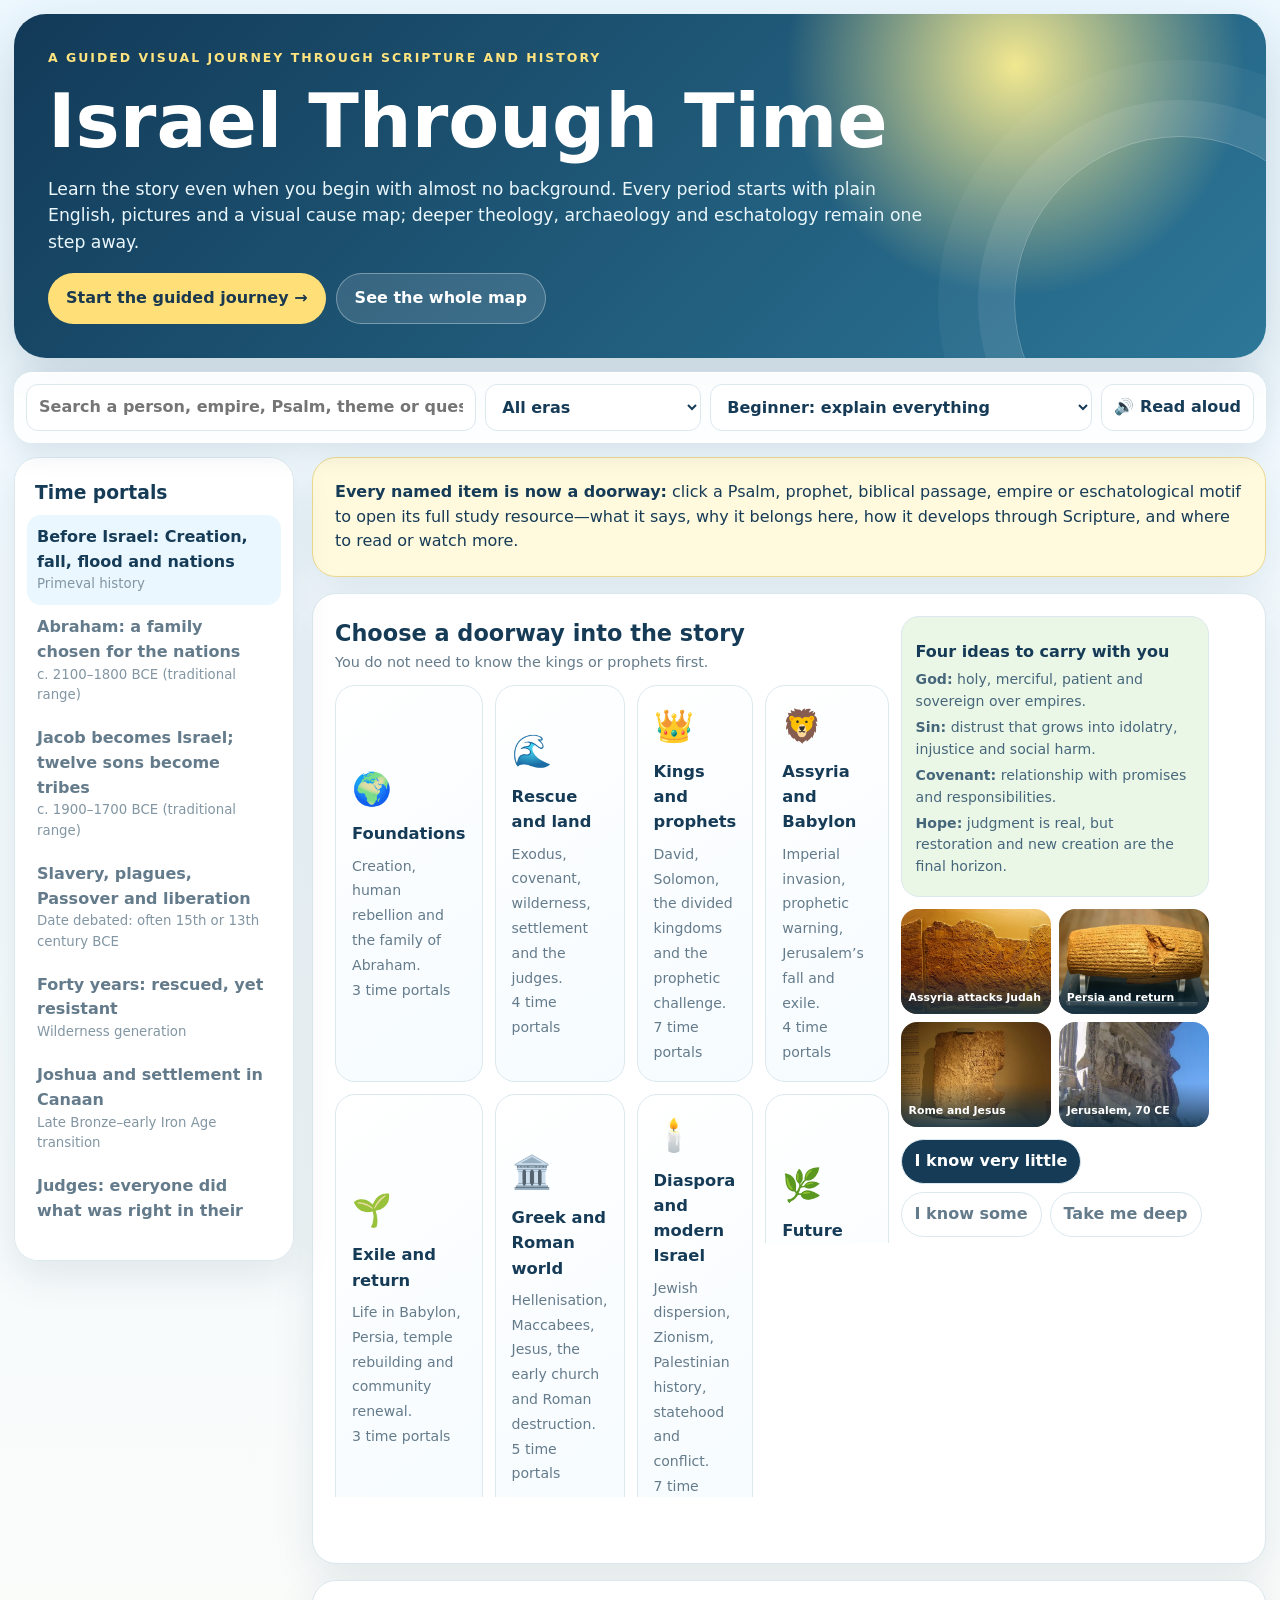
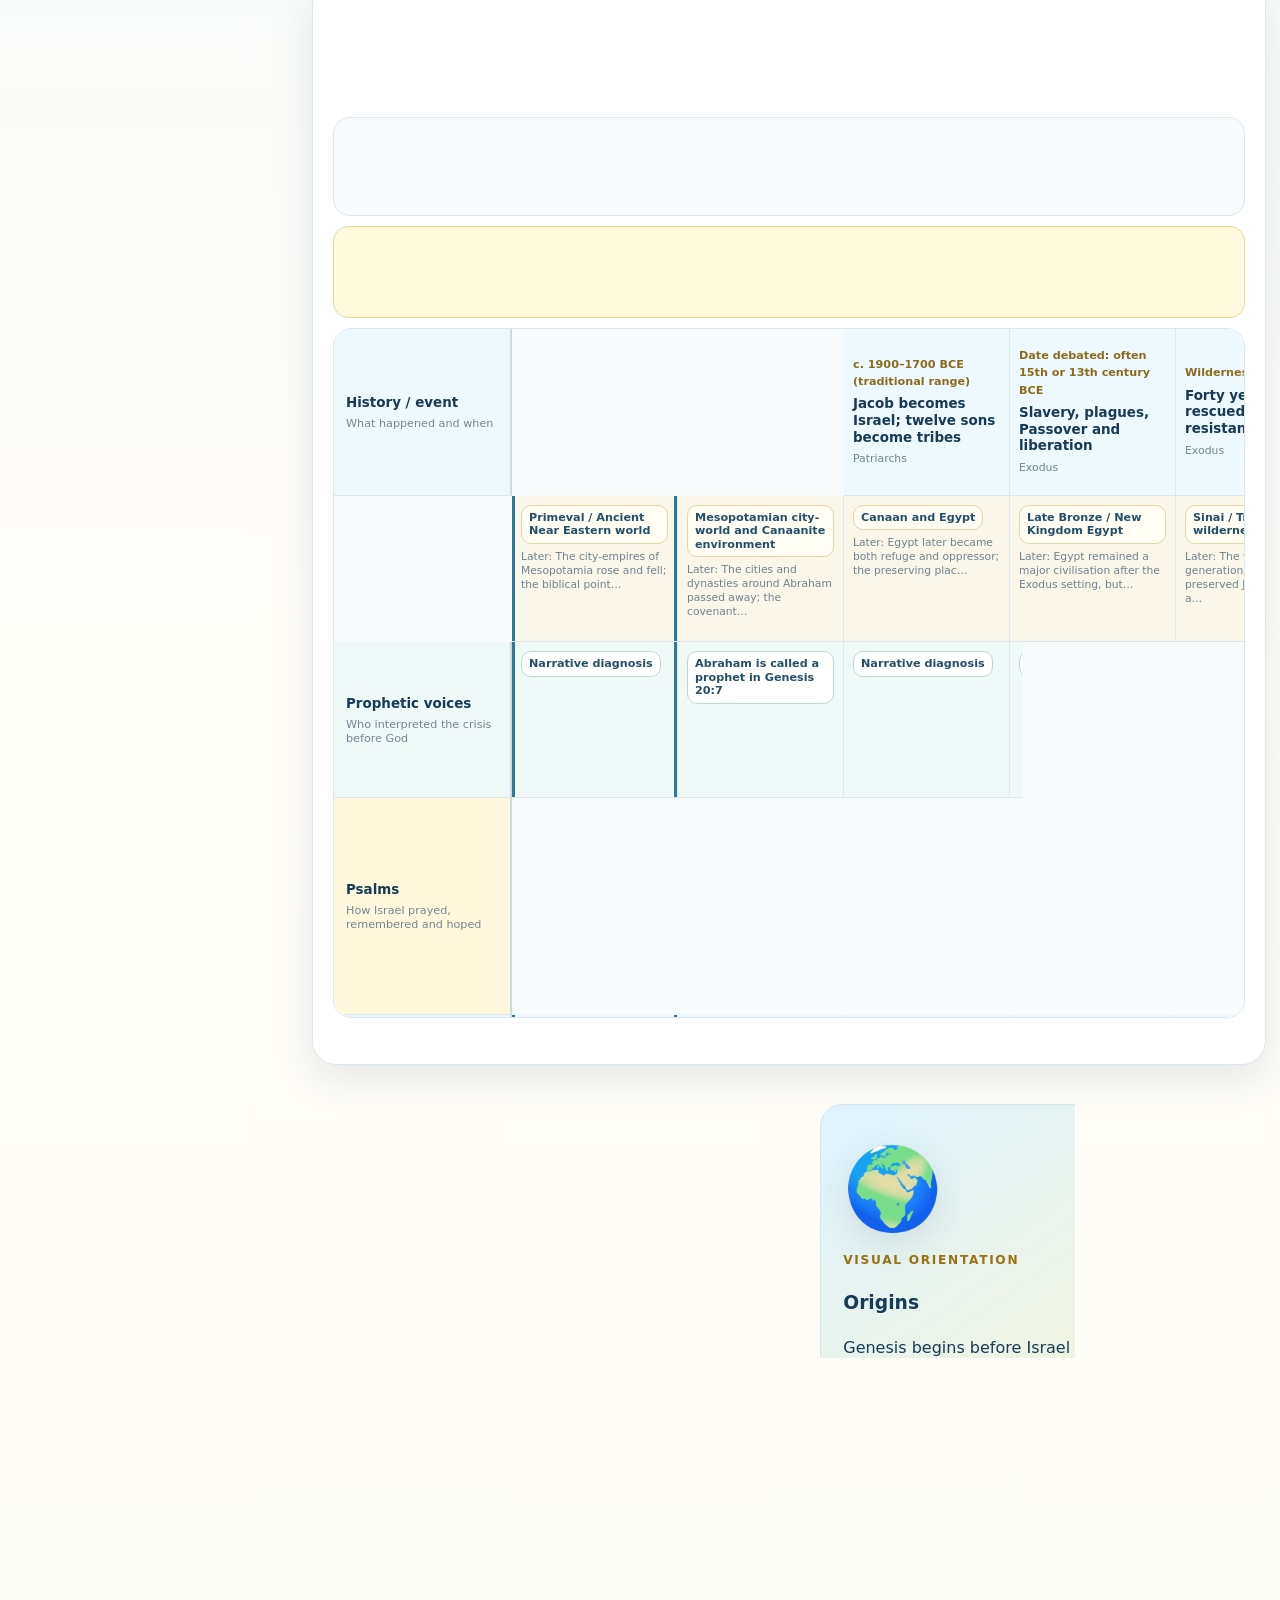
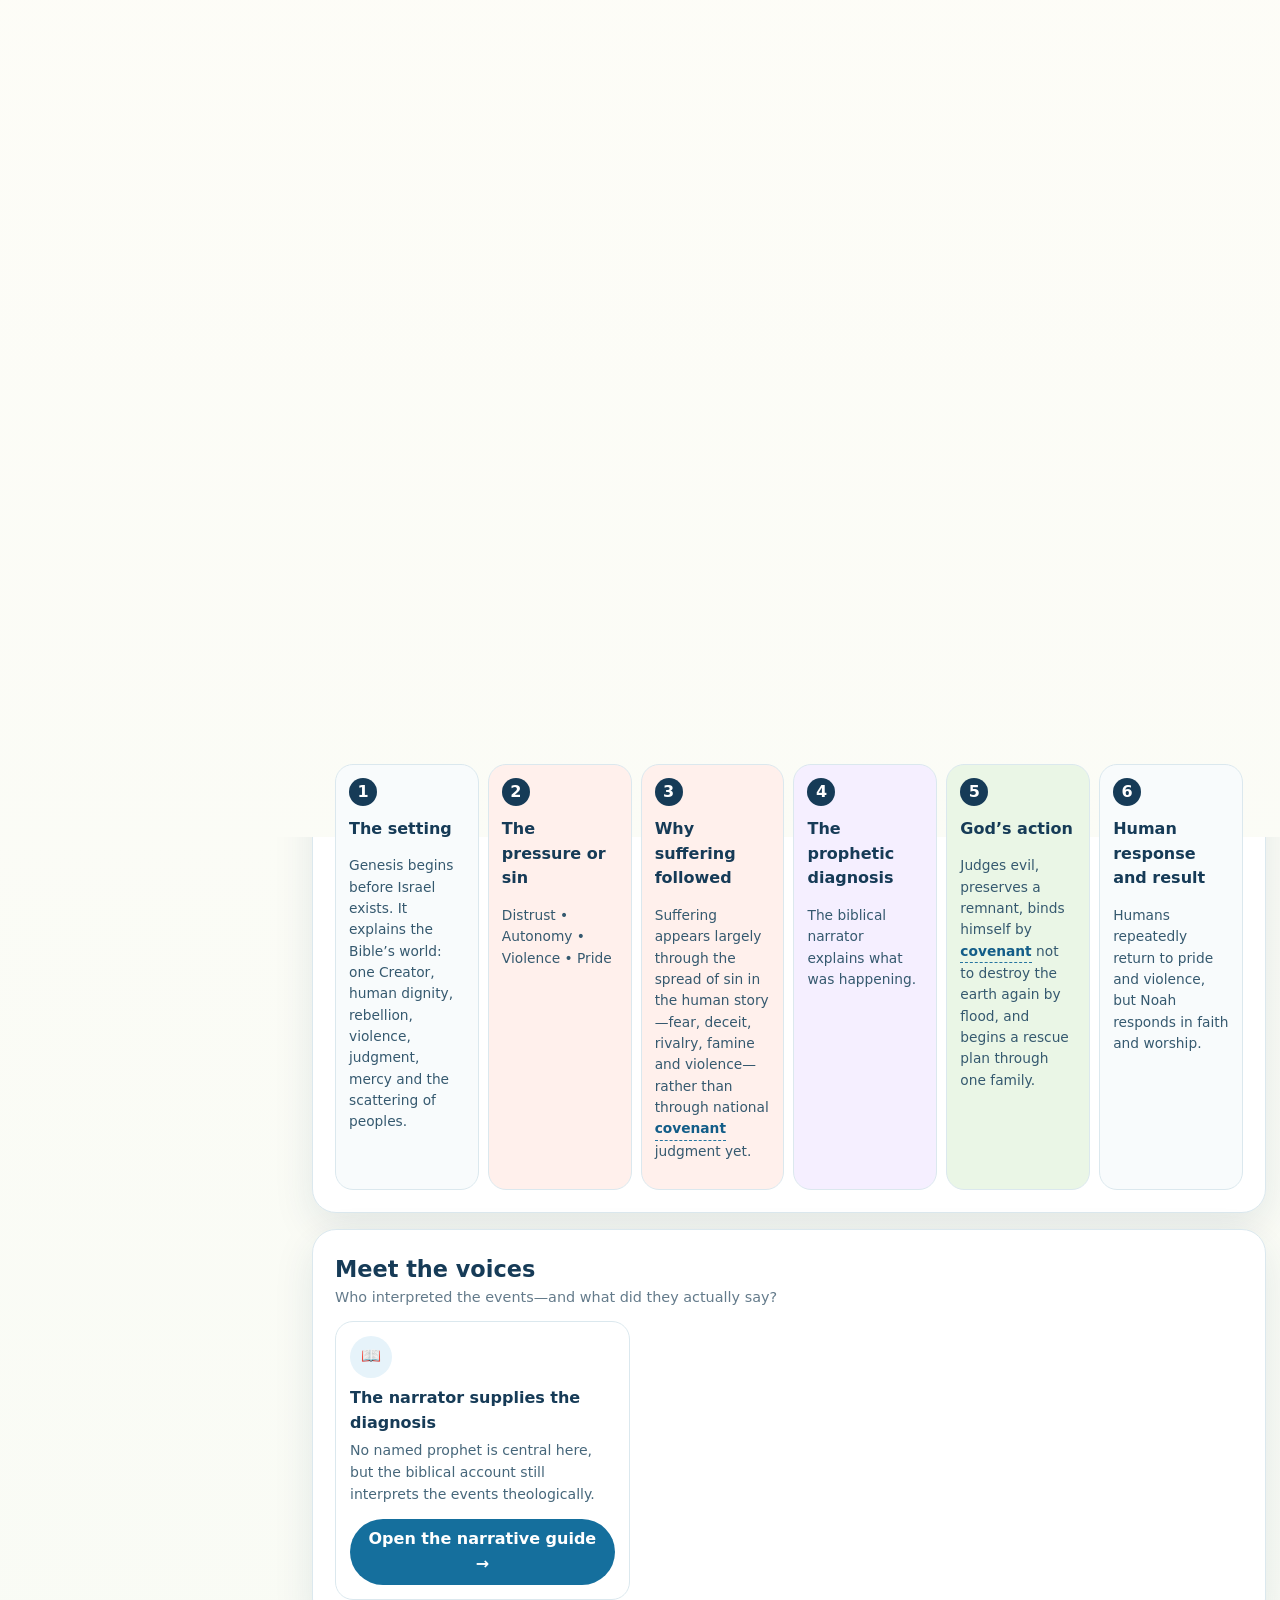
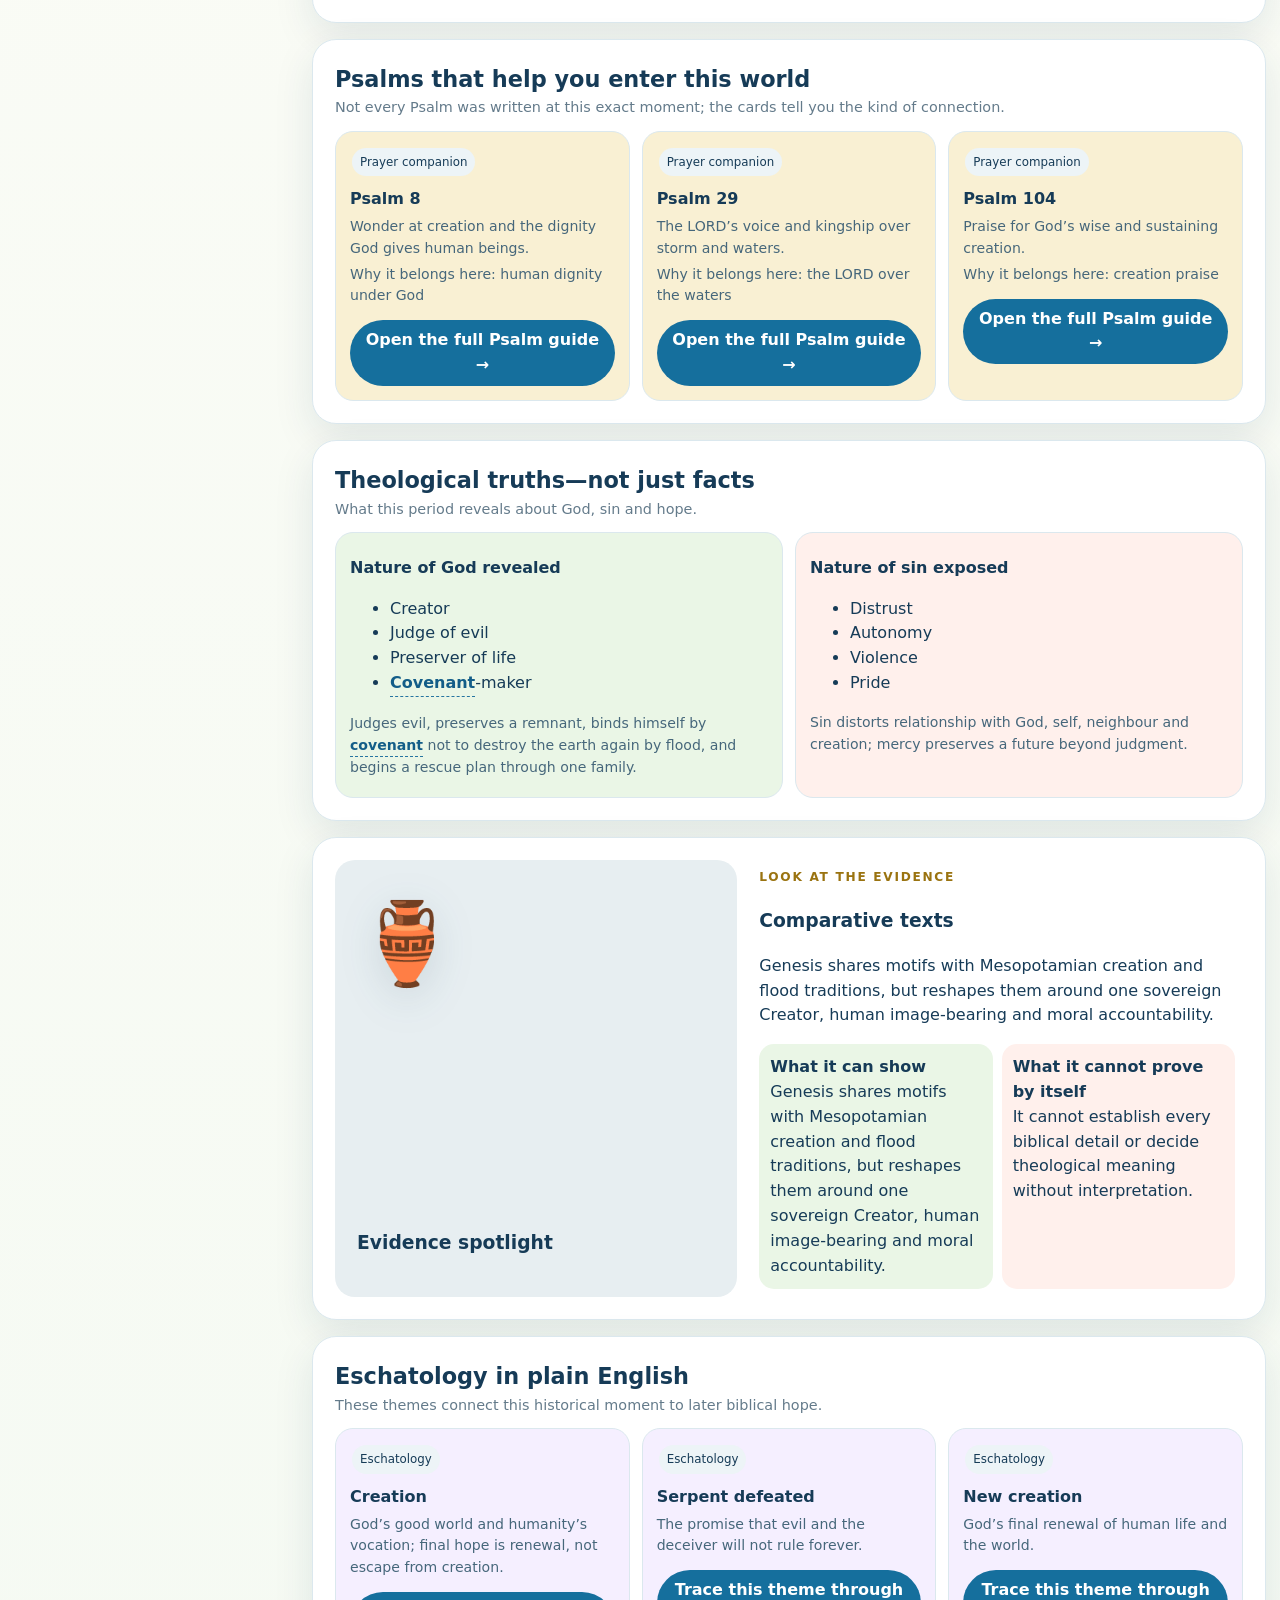
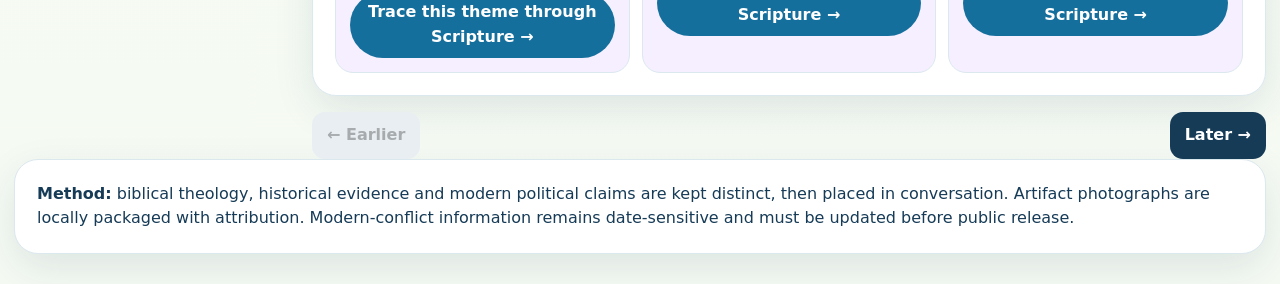
==== commit 09b24279: "Add files via upload" ====
--- a/Israel_History/index.html
+++ b/Israel_History/index.html
@@ -1,5 +1,5 @@
 <!doctype html><html lang="en"><head><meta charset="utf-8"><meta name="viewport" content="width=device-width,initial-scale=1"><meta name="theme-color" content="#163b57"><title>Israel Through Time — Unified All-Layers Study</title><link rel="preload" href="app.js" as="script"><style>
-:root{--ink:#163b57;--ink2:#254f69;--muted:#647b8b;--paper:#fffdf8;--card:#fff;--line:#dbe8ee;--sky:#eaf7ff;--sun:#ffe79a;--sage:#eaf6e6;--rose:#fff0ec;--purple:#f5efff;--gold:#f9f0d3;--teal:#e6f6f4;--shadow:0 14px 40px rgba(22,59,87,.1);--radius:24px}*{box-sizing:border-box}html{scroll-behavior:smooth}body{margin:0;background:linear-gradient(180deg,#edf8ff 0,#fffdf8 34%,#f5faf3 100%);font-family:Inter,ui-sans-serif,system-ui,-apple-system,Segoe UI,Roboto,Arial;color:var(--ink);line-height:1.55}button,input,select{font:inherit}button{cursor:pointer}a{color:#145f8e}.app{max-width:1440px;margin:auto;padding:14px}.hero{position:relative;overflow:hidden;border-radius:32px;padding:34px;background:radial-gradient(circle at 80% 15%,rgba(255,240,145,.94),transparent 22%),linear-gradient(135deg,#123a58,#2d7798);color:#fff;box-shadow:0 24px 60px rgba(22,59,87,.2)}.hero:after{content:"";position:absolute;right:-80px;bottom:-110px;width:330px;height:330px;border-radius:50%;border:1px solid #ffffff44;box-shadow:0 0 0 36px #ffffff12,0 0 0 76px #ffffff0a}.eyebrow{text-transform:uppercase;letter-spacing:.16em;font-size:.78rem;font-weight:900;color:#ffe47f}.hero h1{font-size:clamp(2.2rem,5.8vw,5rem);line-height:.96;max-width:900px;margin:.25em 0}.hero p{max-width:880px;color:#eaf7fc;font-size:1.08rem}.heroActions{display:flex;gap:10px;flex-wrap:wrap}.primary,.secondary{border:0;border-radius:999px;padding:12px 18px;font-weight:900}.primary{background:#ffe078;color:#1a3950}.secondary{background:#ffffff20;color:#fff;border:1px solid #ffffff55}.toolbar{position:sticky;top:0;z-index:30;margin:14px 0;padding:11px;background:#ffffffdf;backdrop-filter:blur(15px);border:1px solid #fff;border-radius:18px;box-shadow:0 8px 28px rgba(22,59,87,.12);display:grid;grid-template-columns:1fr auto auto auto;gap:9px}.toolbar input,.toolbar select,.toolbar button{border:1px solid var(--line);background:#fff;border-radius:12px;padding:10px 12px;color:var(--ink);font-weight:750}.shell{display:grid;grid-template-columns:280px 1fr;gap:18px}.side{position:sticky;top:82px;height:calc(100vh - 96px);overflow:auto;background:#fff;border:1px solid var(--line);border-radius:24px;padding:12px;box-shadow:var(--shadow)}.side h3{margin:8px}.portalBtn{width:100%;border:0;background:transparent;border-radius:14px;padding:10px;text-align:left;color:var(--muted)}.portalBtn:hover,.portalBtn.active{background:var(--sky);color:var(--ink)}.portalBtn small{display:block;color:#8296a3}.main{min-width:0}.card{background:#fff;border:1px solid var(--line);border-radius:var(--radius);padding:22px;box-shadow:var(--shadow);margin-bottom:16px}.notice{background:#fff9dd;border-color:#ecd991}.welcomeGrid,.epochGrid,.twoCol,.threeCol,.fourCol{display:grid;gap:12px}.welcomeGrid{grid-template-columns:1.1fr .9fr}.epochGrid{grid-template-columns:repeat(4,1fr)}.twoCol{grid-template-columns:1fr 1fr}.threeCol{grid-template-columns:repeat(3,1fr)}.fourCol{grid-template-columns:repeat(4,1fr)}.epoch{border:1px solid var(--line);border-radius:20px;padding:16px;background:linear-gradient(145deg,#fff,#f5fbff);text-align:left;color:var(--ink);min-height:150px}.epoch .icon{font-size:2rem}.epoch strong{display:block;font-size:1.02rem;margin:7px 0}.epoch span{font-size:.88rem;color:var(--muted)}.epoch:hover{transform:translateY(-2px);box-shadow:var(--shadow)}.collage{display:grid;grid-template-columns:1fr 1fr;gap:8px;margin-top:12px}.collage figure{margin:0;height:105px;border-radius:16px;overflow:hidden;position:relative;background:#e7eef1}.collage img{width:100%;height:100%;object-fit:cover}.collage figcaption{position:absolute;inset:auto 0 0;padding:20px 8px 7px;background:linear-gradient(transparent,#102f43dd);color:#fff;font-size:.68rem;font-weight:800}.learningModes{display:flex;gap:8px;flex-wrap:wrap}.modeBtn{border:1px solid var(--line);border-radius:999px;background:#fff;padding:9px 13px;font-weight:850;color:var(--muted)}.modeBtn.active{background:var(--ink);color:#fff}.masterTimeline{overflow:auto;padding-bottom:10px}.timelineTrack{display:flex;min-width:2600px;align-items:stretch;gap:8px}.timeStop{width:150px;flex:none;border:1px solid var(--line);background:#f9fcfd;border-radius:17px;padding:10px;text-align:left;color:var(--ink);position:relative}.timeStop:before{content:"";position:absolute;width:8px;height:2px;background:#aec7d5;left:-9px;top:43px}.timeStop:first-child:before{display:none}.timeStop.active{background:linear-gradient(180deg,#ddf2ff,#fff4c9);border-color:#9bc7dc}.timeStop .year{font-size:.72rem;font-weight:900;color:#8a6e22}.timeStop .name{font-size:.82rem;font-weight:850;line-height:1.25;margin-top:5px}.laneGuide{display:flex;gap:8px;flex-wrap:wrap;font-size:.78rem}.laneGuide span{padding:5px 8px;border-radius:999px;background:#eef5f8}.portalHero{display:grid;grid-template-columns:1.05fr .95fr;gap:18px;align-items:stretch}.portalTitle h2{font-size:clamp(1.8rem,4vw,3.2rem);line-height:1.08;margin:.3em 0}.era{font-size:.76rem;text-transform:uppercase;letter-spacing:.14em;font-weight:900;color:#9a7310}.date{display:inline-block;background:var(--ink);color:#fff;border-radius:999px;padding:7px 10px;font-size:.78rem;font-weight:900}.summary{border-left:4px solid #e0b542;padding-left:14px;font-size:1.08rem}.visualStage{min-height:330px;border-radius:22px;overflow:hidden;position:relative;background:linear-gradient(145deg,#dff3ff,#fff4c7);border:1px solid #d5e6ed}.visualStage img{width:100%;height:100%;object-fit:cover;display:block}.visualStage .shade{position:absolute;inset:auto 0 0;padding:56px 16px 14px;background:linear-gradient(transparent,rgba(10,35,52,.88));color:#fff}.visualStage .shade strong{font-size:1.08rem}.visualStage .credit{font-size:.68rem;color:#dcecf4}.illustration{height:100%;min-height:330px;padding:22px;display:flex;flex-direction:column;justify-content:space-between}.illustration .bigIcon{font-size:5rem;filter:drop-shadow(0 10px 20px #18425d22)}.route{display:grid;grid-template-columns:1fr auto 1fr auto 1fr;gap:8px;align-items:center}.routeNode{background:#ffffffd9;border:1px solid #ffffff;border-radius:15px;padding:10px;font-size:.8rem;font-weight:800}.routeArrow{font-size:1.4rem;color:#6d8fa2}.starter{background:linear-gradient(135deg,#f4fbff,#fff8dc)}.starter h3{margin-top:0}.quickFacts{display:grid;grid-template-columns:repeat(4,1fr);gap:10px}.fact{border:1px solid var(--line);border-radius:18px;padding:14px;background:#f9fcfd;min-height:145px}.fact strong.label{display:block;text-transform:uppercase;letter-spacing:.08em;font-size:.73rem;color:#728899}.fact p{margin:.45em 0;color:#294e66}.explainLink{border:0;background:transparent;padding:0;color:#15709e;font-weight:850;font-size:.82rem}.storyStrip{display:grid;grid-template-columns:repeat(6,1fr);gap:9px}.storyStep{border-radius:18px;padding:13px;border:1px solid var(--line);background:#f8fbfc;position:relative;min-height:165px}.storyStep.bad{background:var(--rose)}.storyStep.good{background:var(--sage)}.storyStep.purple{background:var(--purple)}.storyStep .n{width:28px;height:28px;border-radius:50%;display:grid;place-items:center;background:var(--ink);color:#fff;font-weight:900}.storyStep h4{margin:.65em 0 .35em}.storyStep p{font-size:.86rem;color:#35596f}.sectionHead{display:flex;align-items:end;justify-content:space-between;gap:12px}.sectionHead h3{font-size:1.4rem;margin:0}.sectionHead p{margin:0;color:var(--muted);font-size:.9rem}.personCard,.psalmCard,.motifCard,.evidenceCard,.truthCard{border:1px solid var(--line);border-radius:18px;padding:14px;background:#fff}.personCard .avatar{width:42px;height:42px;border-radius:50%;display:grid;place-items:center;background:#e6f3fa;font-weight:900}.personCard h4,.psalmCard h4,.motifCard h4,.evidenceCard h4,.truthCard h4{margin:.55em 0 .25em}.personCard p,.psalmCard p,.motifCard p,.evidenceCard p,.truthCard p{margin:.3em 0;color:#46677b;font-size:.88rem}.badge{display:inline-block;border-radius:999px;background:#edf4f7;padding:5px 8px;font-size:.74rem;margin:2px}.psalmCard{background:var(--gold)}.motifCard{background:var(--purple)}.truthCard.god{background:var(--sage)}.truthCard.sin{background:var(--rose)}.evidenceCard{background:#f8fbfc}.confidence{display:inline-block;padding:5px 8px;border-radius:999px;background:#e8f1f5;font-size:.72rem;font-weight:900}.artifact{display:grid;grid-template-columns:.9fr 1.1fr;gap:14px;align-items:stretch}.artifact figure{margin:0;overflow:hidden;border-radius:20px;background:#e7eef1;min-height:260px}.artifact img{width:100%;height:100%;object-fit:cover}.artifactText{padding:8px}.claimGrid{display:grid;grid-template-columns:1fr 1fr;gap:9px}.claim{border-radius:15px;padding:11px;background:var(--sage)}.claim.no{background:var(--rose)}.tabs{display:flex;gap:7px;flex-wrap:wrap;margin-top:15px}.tab{border:1px solid var(--line);background:#fff;border-radius:999px;padding:8px 11px;font-weight:850;color:#607a8b}.tab.active{background:var(--ink);color:#fff}.tabbody{margin-top:12px;border-radius:18px;background:#fafcfd;padding:16px}.accordion{border:1px solid var(--line);border-radius:16px;margin:9px 0;overflow:hidden;background:#fff}.accordion summary{padding:13px 15px;font-weight:900;cursor:pointer}.accordion .inside{padding:0 15px 15px}.lensGrid{display:grid;grid-template-columns:repeat(3,1fr);gap:10px}.lens{border-radius:18px;padding:14px;background:#f7fbfd;border:1px solid var(--line)}.lens small{font-weight:900;color:#789}.glossaryTerm{border:0;border-bottom:1px dashed #2675a0;background:transparent;color:#135d88;padding:0;font-weight:800}.sourceCard{border:1px solid var(--line);border-radius:15px;padding:13px;background:#fff}.sourceCard h4{margin:.3em 0}.sourceCard p{font-size:.86rem;color:var(--muted)}.controls{display:flex;justify-content:space-between;gap:10px}.nav{border:0;border-radius:13px;padding:11px 15px;font-weight:900}.prev{background:#e8eef2}.next{background:var(--ink);color:#fff}.modal{position:fixed;inset:0;background:#0d2e4099;display:none;align-items:center;justify-content:center;padding:18px;z-index:80;overscroll-behavior:contain}.modal.open{display:flex}.modalBox{position:relative;max-width:620px;width:100%;max-height:min(92vh,900px);overflow:auto;overscroll-behavior:contain;touch-action:pan-y;background:#fff;border-radius:24px;padding:22px;box-shadow:0 25px 70px #0004}.close{float:right;border:0;background:#edf3f6;border-radius:50%;width:44px;height:44px;font-weight:900;touch-action:manipulation}.modalPrimaryClose{position:absolute;top:12px;right:12px;z-index:20;float:none}.modalBox.resourceBox>.modalPrimaryClose{display:none}.modal-open{overflow:hidden}.modal-open .modal{touch-action:none}.modal-open .modalBox{touch-action:pan-y}button,summary{touch-action:manipulation}.readBtn{border:1px solid var(--line);background:#fff;border-radius:999px;padding:8px 11px;font-weight:850}.micro{font-size:.8rem;color:var(--muted)}.hidden{display:none!important}.advancedOnly{display:none}.level-scholar .advancedOnly{display:block}.level-beginner .explorerOnly,.level-beginner .advancedOnly{display:none}.level-explorer .advancedOnly{display:none}.level-scholar .explorerOnly{display:block}.level-beginner .beginnerHide{display:none}.level-explorer .beginnerHide,.level-scholar .beginnerHide{display:block}@media(max-width:1100px){.epochGrid{grid-template-columns:repeat(3,1fr)}.storyStrip{grid-template-columns:repeat(3,1fr)}.quickFacts{grid-template-columns:repeat(2,1fr)}.fourCol{grid-template-columns:repeat(2,1fr)}}@media(max-width:850px){.toolbar{grid-template-columns:1fr 1fr}.toolbar input{grid-column:1/-1}.shell{display:block}.side{position:relative;top:auto;height:auto;max-height:260px;margin-bottom:14px}.welcomeGrid,.portalHero,.artifact{grid-template-columns:1fr}.epochGrid{grid-template-columns:repeat(2,1fr)}.threeCol,.lensGrid{grid-template-columns:1fr 1fr}.storyStrip{grid-template-columns:1fr 1fr}.visualStage{min-height:280px}}@media(max-width:560px){.app{padding:8px}.hero{padding:25px 18px;border-radius:24px}.epochGrid,.twoCol,.threeCol,.fourCol,.quickFacts,.storyStrip,.lensGrid,.claimGrid{grid-template-columns:1fr}.toolbar{grid-template-columns:1fr}.toolbar input{grid-column:auto}.card{padding:16px}.portalTitle h2{font-size:2rem}.fact{min-height:auto}}
+:root{--ink:#163b57;--ink2:#254f69;--muted:#647b8b;--paper:#fffdf8;--card:#fff;--line:#dbe8ee;--sky:#eaf7ff;--sun:#ffe79a;--sage:#eaf6e6;--rose:#fff0ec;--purple:#f5efff;--gold:#f9f0d3;--teal:#e6f6f4;--shadow:0 14px 40px rgba(22,59,87,.1);--radius:24px}*{box-sizing:border-box}html{scroll-behavior:smooth}body{margin:0;background:linear-gradient(180deg,#edf8ff 0,#fffdf8 34%,#f5faf3 100%);font-family:Inter,ui-sans-serif,system-ui,-apple-system,Segoe UI,Roboto,Arial;color:var(--ink);line-height:1.55}button,input,select{font:inherit}button{cursor:pointer}a{color:#145f8e}.app{max-width:1440px;margin:auto;padding:14px}.hero{position:relative;overflow:hidden;border-radius:32px;padding:34px;background:radial-gradient(circle at 80% 15%,rgba(255,240,145,.94),transparent 22%),linear-gradient(135deg,#123a58,#2d7798);color:#fff;box-shadow:0 24px 60px rgba(22,59,87,.2)}.hero:after{content:"";pointer-events:none;position:absolute;right:-80px;bottom:-110px;width:330px;height:330px;border-radius:50%;border:1px solid #ffffff44;box-shadow:0 0 0 36px #ffffff12,0 0 0 76px #ffffff0a}.eyebrow{text-transform:uppercase;letter-spacing:.16em;font-size:.78rem;font-weight:900;color:#ffe47f}.hero h1{font-size:clamp(2.2rem,5.8vw,5rem);line-height:.96;max-width:900px;margin:.25em 0}.hero p{max-width:880px;color:#eaf7fc;font-size:1.08rem}.heroActions{position:relative;z-index:2;display:flex;gap:10px;flex-wrap:wrap}.primary,.secondary{border:0;border-radius:999px;padding:12px 18px;font-weight:900}.primary{background:#ffe078;color:#1a3950}.secondary{background:#ffffff20;color:#fff;border:1px solid #ffffff55}.toolbar{position:sticky;top:0;z-index:30;margin:14px 0;padding:11px;background:#ffffffdf;backdrop-filter:blur(15px);border:1px solid #fff;border-radius:18px;box-shadow:0 8px 28px rgba(22,59,87,.12);display:grid;grid-template-columns:1fr auto auto auto;gap:9px}.toolbar input,.toolbar select,.toolbar button{border:1px solid var(--line);background:#fff;border-radius:12px;padding:10px 12px;color:var(--ink);font-weight:750}.shell{display:grid;grid-template-columns:280px 1fr;gap:18px}.side{position:sticky;top:82px;height:calc(100vh - 96px);overflow:auto;background:#fff;border:1px solid var(--line);border-radius:24px;padding:12px;box-shadow:var(--shadow)}.side h3{margin:8px}.portalBtn{width:100%;border:0;background:transparent;border-radius:14px;padding:10px;text-align:left;color:var(--muted)}.portalBtn:hover,.portalBtn.active{background:var(--sky);color:var(--ink)}.portalBtn small{display:block;color:#8296a3}.main{min-width:0}.card{background:#fff;border:1px solid var(--line);border-radius:var(--radius);padding:22px;box-shadow:var(--shadow);margin-bottom:16px}.notice{background:#fff9dd;border-color:#ecd991}.welcomeGrid,.epochGrid,.twoCol,.threeCol,.fourCol{display:grid;gap:12px}.welcomeGrid{grid-template-columns:1.1fr .9fr}.epochGrid{grid-template-columns:repeat(4,1fr)}.twoCol{grid-template-columns:1fr 1fr}.threeCol{grid-template-columns:repeat(3,1fr)}.fourCol{grid-template-columns:repeat(4,1fr)}.epoch{border:1px solid var(--line);border-radius:20px;padding:16px;background:linear-gradient(145deg,#fff,#f5fbff);text-align:left;color:var(--ink);min-height:150px}.epoch .icon{font-size:2rem}.epoch strong{display:block;font-size:1.02rem;margin:7px 0}.epoch span{font-size:.88rem;color:var(--muted)}.epoch:hover{transform:translateY(-2px);box-shadow:var(--shadow)}.collage{display:grid;grid-template-columns:1fr 1fr;gap:8px;margin-top:12px}.collage figure{margin:0;height:105px;border-radius:16px;overflow:hidden;position:relative;background:#e7eef1}.collage img{width:100%;height:100%;object-fit:cover}.collage figcaption{position:absolute;inset:auto 0 0;padding:20px 8px 7px;background:linear-gradient(transparent,#102f43dd);color:#fff;font-size:.68rem;font-weight:800}.learningModes{display:flex;gap:8px;flex-wrap:wrap}.modeBtn{border:1px solid var(--line);border-radius:999px;background:#fff;padding:9px 13px;font-weight:850;color:var(--muted)}.modeBtn.active{background:var(--ink);color:#fff}.masterTimeline{overflow:auto;padding-bottom:10px}.timelineTrack{display:flex;min-width:2600px;align-items:stretch;gap:8px}.timeStop{width:150px;flex:none;border:1px solid var(--line);background:#f9fcfd;border-radius:17px;padding:10px;text-align:left;color:var(--ink);position:relative}.timeStop:before{content:"";position:absolute;width:8px;height:2px;background:#aec7d5;left:-9px;top:43px}.timeStop:first-child:before{display:none}.timeStop.active{background:linear-gradient(180deg,#ddf2ff,#fff4c9);border-color:#9bc7dc}.timeStop .year{font-size:.72rem;font-weight:900;color:#8a6e22}.timeStop .name{font-size:.82rem;font-weight:850;line-height:1.25;margin-top:5px}.laneGuide{display:flex;gap:8px;flex-wrap:wrap;font-size:.78rem}.laneGuide span{padding:5px 8px;border-radius:999px;background:#eef5f8}.portalHero{display:grid;grid-template-columns:1.05fr .95fr;gap:18px;align-items:stretch}.portalTitle h2{font-size:clamp(1.8rem,4vw,3.2rem);line-height:1.08;margin:.3em 0}.era{font-size:.76rem;text-transform:uppercase;letter-spacing:.14em;font-weight:900;color:#9a7310}.date{display:inline-block;background:var(--ink);color:#fff;border-radius:999px;padding:7px 10px;font-size:.78rem;font-weight:900}.summary{border-left:4px solid #e0b542;padding-left:14px;font-size:1.08rem}.visualStage{min-height:330px;border-radius:22px;overflow:hidden;position:relative;background:linear-gradient(145deg,#dff3ff,#fff4c7);border:1px solid #d5e6ed}.visualStage img{width:100%;height:100%;object-fit:cover;display:block}.visualStage .shade{position:absolute;inset:auto 0 0;padding:56px 16px 14px;background:linear-gradient(transparent,rgba(10,35,52,.88));color:#fff}.visualStage .shade strong{font-size:1.08rem}.visualStage .credit{font-size:.68rem;color:#dcecf4}.illustration{height:100%;min-height:330px;padding:22px;display:flex;flex-direction:column;justify-content:space-between}.illustration .bigIcon{font-size:5rem;filter:drop-shadow(0 10px 20px #18425d22)}.route{display:grid;grid-template-columns:1fr auto 1fr auto 1fr;gap:8px;align-items:center}.routeNode{background:#ffffffd9;border:1px solid #ffffff;border-radius:15px;padding:10px;font-size:.8rem;font-weight:800}.routeArrow{font-size:1.4rem;color:#6d8fa2}.starter{background:linear-gradient(135deg,#f4fbff,#fff8dc)}.starter h3{margin-top:0}.quickFacts{display:grid;grid-template-columns:repeat(4,1fr);gap:10px}.fact{border:1px solid var(--line);border-radius:18px;padding:14px;background:#f9fcfd;min-height:145px}.fact strong.label{display:block;text-transform:uppercase;letter-spacing:.08em;font-size:.73rem;color:#728899}.fact p{margin:.45em 0;color:#294e66}.explainLink{border:0;background:transparent;padding:0;color:#15709e;font-weight:850;font-size:.82rem}.storyStrip{display:grid;grid-template-columns:repeat(6,1fr);gap:9px}.storyStep{border-radius:18px;padding:13px;border:1px solid var(--line);background:#f8fbfc;position:relative;min-height:165px}.storyStep.bad{background:var(--rose)}.storyStep.good{background:var(--sage)}.storyStep.purple{background:var(--purple)}.storyStep .n{width:28px;height:28px;border-radius:50%;display:grid;place-items:center;background:var(--ink);color:#fff;font-weight:900}.storyStep h4{margin:.65em 0 .35em}.storyStep p{font-size:.86rem;color:#35596f}.sectionHead{display:flex;align-items:end;justify-content:space-between;gap:12px}.sectionHead h3{font-size:1.4rem;margin:0}.sectionHead p{margin:0;color:var(--muted);font-size:.9rem}.personCard,.psalmCard,.motifCard,.evidenceCard,.truthCard{border:1px solid var(--line);border-radius:18px;padding:14px;background:#fff}.personCard .avatar{width:42px;height:42px;border-radius:50%;display:grid;place-items:center;background:#e6f3fa;font-weight:900}.personCard h4,.psalmCard h4,.motifCard h4,.evidenceCard h4,.truthCard h4{margin:.55em 0 .25em}.personCard p,.psalmCard p,.motifCard p,.evidenceCard p,.truthCard p{margin:.3em 0;color:#46677b;font-size:.88rem}.badge{display:inline-block;border-radius:999px;background:#edf4f7;padding:5px 8px;font-size:.74rem;margin:2px}.psalmCard{background:var(--gold)}.motifCard{background:var(--purple)}.truthCard.god{background:var(--sage)}.truthCard.sin{background:var(--rose)}.evidenceCard{background:#f8fbfc}.confidence{display:inline-block;padding:5px 8px;border-radius:999px;background:#e8f1f5;font-size:.72rem;font-weight:900}.artifact{display:grid;grid-template-columns:.9fr 1.1fr;gap:14px;align-items:stretch}.artifact figure{margin:0;overflow:hidden;border-radius:20px;background:#e7eef1;min-height:260px}.artifact img{width:100%;height:100%;object-fit:cover}.artifactText{padding:8px}.claimGrid{display:grid;grid-template-columns:1fr 1fr;gap:9px}.claim{border-radius:15px;padding:11px;background:var(--sage)}.claim.no{background:var(--rose)}.tabs{display:flex;gap:7px;flex-wrap:wrap;margin-top:15px}.tab{border:1px solid var(--line);background:#fff;border-radius:999px;padding:8px 11px;font-weight:850;color:#607a8b}.tab.active{background:var(--ink);color:#fff}.tabbody{margin-top:12px;border-radius:18px;background:#fafcfd;padding:16px}.accordion{border:1px solid var(--line);border-radius:16px;margin:9px 0;overflow:hidden;background:#fff}.accordion summary{padding:13px 15px;font-weight:900;cursor:pointer}.accordion .inside{padding:0 15px 15px}.lensGrid{display:grid;grid-template-columns:repeat(3,1fr);gap:10px}.lens{border-radius:18px;padding:14px;background:#f7fbfd;border:1px solid var(--line)}.lens small{font-weight:900;color:#789}.glossaryTerm{border:0;border-bottom:1px dashed #2675a0;background:transparent;color:#135d88;padding:0;font-weight:800}.sourceCard{border:1px solid var(--line);border-radius:15px;padding:13px;background:#fff}.sourceCard h4{margin:.3em 0}.sourceCard p{font-size:.86rem;color:var(--muted)}.controls{display:flex;justify-content:space-between;gap:10px}.nav{border:0;border-radius:13px;padding:11px 15px;font-weight:900}.prev{background:#e8eef2}.next{background:var(--ink);color:#fff}.modal{position:fixed;inset:0;background:#0d2e4099;display:none;align-items:center;justify-content:center;padding:18px;z-index:80;overscroll-behavior:contain}.modal.open{display:flex}.modalBox{position:relative;max-width:620px;width:100%;max-height:min(92vh,900px);overflow:auto;overscroll-behavior:contain;touch-action:pan-y;background:#fff;border-radius:24px;padding:22px;box-shadow:0 25px 70px #0004}.close{float:right;border:0;background:#edf3f6;border-radius:50%;width:44px;height:44px;font-weight:900;touch-action:manipulation}.modalPrimaryClose{position:absolute;top:12px;right:12px;z-index:20;float:none}.modalBox.resourceBox>.modalPrimaryClose{display:none}.modal-open{overflow:hidden}.modal-open .modal{touch-action:none}.modal-open .modalBox{touch-action:pan-y}button,summary{touch-action:manipulation}.readBtn{border:1px solid var(--line);background:#fff;border-radius:999px;padding:8px 11px;font-weight:850}.micro{font-size:.8rem;color:var(--muted)}.hidden{display:none!important}.advancedOnly{display:none}.level-scholar .advancedOnly{display:block}.level-beginner .explorerOnly,.level-beginner .advancedOnly{display:none}.level-explorer .advancedOnly{display:none}.level-scholar .explorerOnly{display:block}.level-beginner .beginnerHide{display:none}.level-explorer .beginnerHide,.level-scholar .beginnerHide{display:block}@media(max-width:1100px){.epochGrid{grid-template-columns:repeat(3,1fr)}.storyStrip{grid-template-columns:repeat(3,1fr)}.quickFacts{grid-template-columns:repeat(2,1fr)}.fourCol{grid-template-columns:repeat(2,1fr)}}@media(max-width:850px){.toolbar{grid-template-columns:1fr 1fr}.toolbar input{grid-column:1/-1}.shell{display:block}.side{position:relative;top:auto;height:auto;max-height:260px;margin-bottom:14px}.welcomeGrid,.portalHero,.artifact{grid-template-columns:1fr}.epochGrid{grid-template-columns:repeat(2,1fr)}.threeCol,.lensGrid{grid-template-columns:1fr 1fr}.storyStrip{grid-template-columns:1fr 1fr}.visualStage{min-height:280px}}@media(max-width:560px){.app{padding:8px}.hero{padding:25px 18px;border-radius:24px}.epochGrid,.twoCol,.threeCol,.fourCol,.quickFacts,.storyStrip,.lensGrid,.claimGrid{grid-template-columns:1fr}.toolbar{grid-template-columns:1fr}.toolbar input{grid-column:auto}.card{padding:16px}.portalTitle h2{font-size:2rem}.fact{min-height:auto}}
 
 .resourceChip{border:1px solid #cfe1ea;background:#fff;border-radius:999px;padding:7px 10px;margin:3px 4px 3px 0;color:#155f89;font-weight:850;font-size:.83rem;text-align:left;transition:.15s}.resourceChip:hover,.resourceChip:focus{background:#e8f6ff;border-color:#7eb7d4;transform:translateY(-1px)}
 .factItems{display:flex;flex-wrap:wrap;gap:3px;margin:.55rem 0}.factHint{font-size:.76rem;color:#6e8493;margin:.55rem 0 0}.fact .resourceChip{background:#fdfefe}.openGuide{border:0;background:#156f9d;color:#fff;border-radius:999px;padding:8px 12px;font-weight:850;margin-top:9px}.openGuide.secondaryGuide{background:#fff;color:#156f9d;border:1px solid #a9ccdd}.cardClickable{position:relative}.cardClickable:focus-within{outline:3px solid #8ac6e3;outline-offset:2px}
@@ -51,4 +51,14 @@
   .modal{padding:7px}.modalBox{max-height:94vh;border-radius:20px}.resourceHeader{padding:19px 16px}.resourceHeader h2{font-size:1.75rem}.resourceBody{padding:15px}.resourceGrid{grid-template-columns:1fr}.resourceSection.full{grid-column:auto}.resourceLink,.itemListButton,.resourceChip,.openGuide{min-height:48px}
 }
 @media(min-width:768px){.mobileExperience,.mobileBottomNav,.matrixReturn{display:none!important}}
-</style></head><body class="level-beginner"><div class="app"><header class="hero"><div class="eyebrow">A guided visual journey through Scripture and history</div><h1>Israel Through Time</h1><p>Learn the story even when you begin with almost no background. Every period starts with plain English, pictures and a visual cause map; deeper theology, archaeology and eschatology remain one step away.</p><div class="heroActions"><button class="primary" onclick="startJourney()">Start the guided journey →</button><button class="secondary" onclick="document.getElementById('journeyMap').scrollIntoView()">See the whole map</button></div></header><div class="toolbar"><input id="search" placeholder="Search a person, empire, Psalm, theme or question…"><select id="eraFilter"><option value="">All eras</option></select><select id="level"><option value="beginner">Beginner: explain everything</option><option value="explorer">Explorer: show more connections</option><option value="scholar">Scholar: full frameworks and sources</option></select><button id="readPage">🔊 Read aloud</button></div><div class="shell"><aside class="side"><h3>Time portals</h3><div id="rail"></div></aside><main class="main"><section class="card notice"><strong>Every named item is now a doorway:</strong> click a Psalm, prophet, biblical passage, empire or eschatological motif to open its full study resource—what it says, why it belongs here, how it develops through Scripture, and where to read or watch more.</section><section id="journeyMap" class="card"><div class="welcomeGrid"><div><div class="sectionHead"><div><h3>Choose a doorway into the story</h3><p>You do not need to know the kings or prophets first.</p></div></div><div id="epochGrid" class="epochGrid" style="margin-top:12px"></div></div><div><div class="truthCard god"><h4>Four ideas to carry with you</h4><p><strong>God:</strong> holy, merciful, patient and sovereign over empires.</p><p><strong>Sin:</strong> distrust that grows into idolatry, injustice and social harm.</p><p><strong>Covenant:</strong> relationship with promises and responsibilities.</p><p><strong>Hope:</strong> judgment is real, but restoration and new creation are the final horizon.</p></div><div class="collage"><figure><img src="assets/lachish_relief.webp" alt="Lachish relief"><figcaption>Assyria attacks Judah</figcaption></figure><figure><img src="assets/cyrus_cylinder.webp" alt="Cyrus Cylinder"><figcaption>Persia and return</figcaption></figure><figure><img src="assets/pilate_stone.webp" alt="Pilate inscription"><figcaption>Rome and Jesus</figcaption></figure><figure><img src="assets/arch_titus.webp" alt="Arch of Titus"><figcaption>Jerusalem, 70 CE</figcaption></figure></div><div class="learningModes" style="margin-top:12px"><button class="modeBtn active" data-level="beginner">I know very little</button><button class="modeBtn" data-level="explorer">I know some</button><button class="modeBtn" data-level="scholar">Take me deep</button></div></div></div></section><section class="card timelineCard"><div class="sectionHead timelineHead"><div><h3>The whole story—every lens aligned</h3><p>All layers remain visible at every learning level. Click a history cell to enter that period; click any prophet, Psalm, passage, evidence item, motif or theological truth to open its full resource.</p></div><div class="timelineKey"><span class="keyHistory">History</span><span class="keyPower">Power</span><span class="keyProphet">Prophets</span><span class="keyPsalm">Psalms</span><span class="keyPassage">Passages</span><span class="keyEvidence">Evidence</span><span class="keyEsch">Eschatology</span><span class="keyTheology">God / sin</span></div></div><div class="timelineFocusBar" aria-label="Timeline lane focus"><span>Focus without hiding:</span><button class="timelineFocus active" data-focus="all" onclick="setTimelineFocus('all')">All lenses</button><button class="timelineFocus" data-focus="event" onclick="setTimelineFocus('event')">History</button><button class="timelineFocus" data-focus="prophets" onclick="setTimelineFocus('prophets')">Prophets</button><button class="timelineFocus" data-focus="psalms" onclick="setTimelineFocus('psalms')">Psalms</button><button class="timelineFocus" data-focus="passages" onclick="setTimelineFocus('passages')">Bible passages</button><button class="timelineFocus" data-focus="evidence" onclick="setTimelineFocus('evidence')">Evidence</button><button class="timelineFocus" data-focus="esch" onclick="setTimelineFocus('esch')">Eschatology</button><button class="timelineFocus" data-focus="theology" onclick="setTimelineFocus('theology')">Theology</button></div><div class="timelineInstruction"><strong>How to read it:</strong> each vertical column is one period. Read downward to see what happened, who held power, which prophets spoke, which Psalms and passages belong nearby, what evidence survives, how eschatological hope develops, and what the period reveals about God and sin.</div><div id="layerViewport" class="layerViewport focus-all"><div id="timeline" class="layerGrid"></div></div><div class="timelineFoot"><span>↔ Scroll sideways through history</span><span>↕ Scroll down through the lenses</span><span>Selected period is outlined across every row</span></div></section><div id="portal"></div></main></div><section id="mobileExperience" class="mobileExperience" aria-live="polite"></section><button id="matrixReturn" class="matrixReturn" onclick="setMobileMatrix(false)">← Return to the mobile journey</button><nav id="mobileBottomNav" class="mobileBottomNav" aria-label="Mobile primary navigation"><button data-mobile-tab="journey" class="active" onclick="mobileSetTab('journey')"><span>🧭</span>Journey</button><button data-mobile-tab="timeline" onclick="mobileSetTab('timeline')"><span>🕰️</span>Timeline</button><button data-mobile-tab="themes" onclick="mobileSetTab('themes')"><span>🧵</span>Themes</button><button data-mobile-tab="library" onclick="mobileSetTab('library')"><span>📚</span>Library</button></nav><footer class="card"><strong>Method:</strong> biblical theology, historical evidence and modern political claims are kept distinct, then placed in conversation. Artifact photographs are locally packaged with attribution. Modern-conflict information remains date-sensitive and must be updated before public release.</footer></div><div id="modal" class="modal" role="dialog" aria-modal="true" aria-hidden="true" onclick="handleModalBackdrop(event)"><div class="modalBox" role="document" onclick="event.stopPropagation()"><button class="close modalPrimaryClose" type="button" aria-label="Close study resource" onclick="event.stopPropagation();closeModal()">×</button><div id="modalContent"></div></div></div><script src="app.js"></script><script src="mobile.js"></script></body></html>+
+.heroActions a.secondary{display:inline-flex;align-items:center;justify-content:center;text-decoration:none;position:relative;z-index:3;pointer-events:auto;touch-action:manipulation}
+.mobileWholeMapFallback{display:none}
+@media(max-width:767px){
+  .mobileWholeMapFallback:target{display:block;margin:12px 0 92px;padding:18px;background:#fff;border:1px solid var(--line);border-radius:22px;box-shadow:var(--shadow);scroll-margin-top:10px}
+  .mobileWholeMapFallback h2{margin:.15em 0}.fallbackIntro{color:var(--muted)}.fallbackEra{margin:20px 0 8px;font-size:.76rem;text-transform:uppercase;letter-spacing:.12em;color:#92700e}
+  .fallbackPeriod{display:grid;grid-template-columns:38px 1fr;gap:10px;align-items:center;width:100%;min-height:68px;margin:8px 0;padding:11px 12px;border:1px solid var(--line);border-radius:15px;background:#fff;color:var(--ink);text-decoration:none}
+  .fallbackPeriod .periodNum{width:36px;height:36px;border-radius:12px;background:#eaf2f6;display:grid;place-items:center;font-weight:900}.fallbackPeriod small{display:block;color:#7d8f99}.fallbackPeriod strong{display:block;line-height:1.25}
+  .fallbackClose{display:inline-flex;min-height:46px;align-items:center;padding:10px 14px;border-radius:999px;background:var(--ink);color:#fff;text-decoration:none;font-weight:850}
+}
+</style></head><body class="level-beginner"><div class="app"><header class="hero"><div class="eyebrow">A guided visual journey through Scripture and history</div><h1>Israel Through Time</h1><p>Learn the story even when you begin with almost no background. Every period starts with plain English, pictures and a visual cause map; deeper theology, archaeology and eschatology remain one step away.</p><div class="heroActions"><button class="primary" onclick="startJourney()">Start the guided journey →</button><a id="wholeMapButton" class="secondary" href="#mobileWholeMapFallback" role="button" onclick="return openWholeMap(event)">See the whole map</a></div></header><div class="toolbar"><input id="search" placeholder="Search a person, empire, Psalm, theme or question…"><select id="eraFilter"><option value="">All eras</option></select><select id="level"><option value="beginner">Beginner: explain everything</option><option value="explorer">Explorer: show more connections</option><option value="scholar">Scholar: full frameworks and sources</option></select><button id="readPage">🔊 Read aloud</button></div><div class="shell"><aside class="side"><h3>Time portals</h3><div id="rail"></div></aside><main class="main"><section class="card notice"><strong>Every named item is now a doorway:</strong> click a Psalm, prophet, biblical passage, empire or eschatological motif to open its full study resource—what it says, why it belongs here, how it develops through Scripture, and where to read or watch more.</section><section id="journeyMap" class="card"><div class="welcomeGrid"><div><div class="sectionHead"><div><h3>Choose a doorway into the story</h3><p>You do not need to know the kings or prophets first.</p></div></div><div id="epochGrid" class="epochGrid" style="margin-top:12px"></div></div><div><div class="truthCard god"><h4>Four ideas to carry with you</h4><p><strong>God:</strong> holy, merciful, patient and sovereign over empires.</p><p><strong>Sin:</strong> distrust that grows into idolatry, injustice and social harm.</p><p><strong>Covenant:</strong> relationship with promises and responsibilities.</p><p><strong>Hope:</strong> judgment is real, but restoration and new creation are the final horizon.</p></div><div class="collage"><figure><img src="assets/lachish_relief.webp" alt="Lachish relief"><figcaption>Assyria attacks Judah</figcaption></figure><figure><img src="assets/cyrus_cylinder.webp" alt="Cyrus Cylinder"><figcaption>Persia and return</figcaption></figure><figure><img src="assets/pilate_stone.webp" alt="Pilate inscription"><figcaption>Rome and Jesus</figcaption></figure><figure><img src="assets/arch_titus.webp" alt="Arch of Titus"><figcaption>Jerusalem, 70 CE</figcaption></figure></div><div class="learningModes" style="margin-top:12px"><button class="modeBtn active" data-level="beginner">I know very little</button><button class="modeBtn" data-level="explorer">I know some</button><button class="modeBtn" data-level="scholar">Take me deep</button></div></div></div></section><section class="card timelineCard"><div class="sectionHead timelineHead"><div><h3>The whole story—every lens aligned</h3><p>All layers remain visible at every learning level. Click a history cell to enter that period; click any prophet, Psalm, passage, evidence item, motif or theological truth to open its full resource.</p></div><div class="timelineKey"><span class="keyHistory">History</span><span class="keyPower">Power</span><span class="keyProphet">Prophets</span><span class="keyPsalm">Psalms</span><span class="keyPassage">Passages</span><span class="keyEvidence">Evidence</span><span class="keyEsch">Eschatology</span><span class="keyTheology">God / sin</span></div></div><div class="timelineFocusBar" aria-label="Timeline lane focus"><span>Focus without hiding:</span><button class="timelineFocus active" data-focus="all" onclick="setTimelineFocus('all')">All lenses</button><button class="timelineFocus" data-focus="event" onclick="setTimelineFocus('event')">History</button><button class="timelineFocus" data-focus="prophets" onclick="setTimelineFocus('prophets')">Prophets</button><button class="timelineFocus" data-focus="psalms" onclick="setTimelineFocus('psalms')">Psalms</button><button class="timelineFocus" data-focus="passages" onclick="setTimelineFocus('passages')">Bible passages</button><button class="timelineFocus" data-focus="evidence" onclick="setTimelineFocus('evidence')">Evidence</button><button class="timelineFocus" data-focus="esch" onclick="setTimelineFocus('esch')">Eschatology</button><button class="timelineFocus" data-focus="theology" onclick="setTimelineFocus('theology')">Theology</button></div><div class="timelineInstruction"><strong>How to read it:</strong> each vertical column is one period. Read downward to see what happened, who held power, which prophets spoke, which Psalms and passages belong nearby, what evidence survives, how eschatological hope develops, and what the period reveals about God and sin.</div><div id="layerViewport" class="layerViewport focus-all"><div id="timeline" class="layerGrid"></div></div><div class="timelineFoot"><span>↔ Scroll sideways through history</span><span>↕ Scroll down through the lenses</span><span>Selected period is outlined across every row</span></div></section><div id="portal"></div></main></div><section id="mobileExperience" class="mobileExperience" aria-live="polite"></section><section id="mobileWholeMapFallback" class="mobileWholeMapFallback" aria-label="All 34 historical periods"><div class="mobileKicker">Whole story</div><h2>Choose any period</h2><p class="fallbackIntro">This HTML fallback opens even when a mobile browser has retained an older script. Tap a period to enter its guided journey.</p><h3 class="fallbackEra">Origins</h3><a class="fallbackPeriod" href="#mobileExperience" onclick="if(window.mobileOpenPeriod){mobileOpenPeriod(0);return false}"><span class="periodNum">1</span><span><small>Primeval history</small><strong>Before Israel: Creation, fall, flood and nations</strong></span></a><h3 class="fallbackEra">Patriarchs</h3><a class="fallbackPeriod" href="#mobileExperience" onclick="if(window.mobileOpenPeriod){mobileOpenPeriod(1);return false}"><span class="periodNum">2</span><span><small>c. 2100–1800 BCE (traditional range)</small><strong>Abraham: a family chosen for the nations</strong></span></a><a class="fallbackPeriod" href="#mobileExperience" onclick="if(window.mobileOpenPeriod){mobileOpenPeriod(2);return false}"><span class="periodNum">3</span><span><small>c. 1900–1700 BCE (traditional range)</small><strong>Jacob becomes Israel; twelve sons become tribes</strong></span></a><h3 class="fallbackEra">Exodus</h3><a class="fallbackPeriod" href="#mobileExperience" onclick="if(window.mobileOpenPeriod){mobileOpenPeriod(3);return false}"><span class="periodNum">4</span><span><small>Date debated: often 15th or 13th century BCE</small><strong>Slavery, plagues, Passover and liberation</strong></span></a><a class="fallbackPeriod" href="#mobileExperience" onclick="if(window.mobileOpenPeriod){mobileOpenPeriod(4);return false}"><span class="periodNum">5</span><span><small>Wilderness generation</small><strong>Forty years: rescued, yet resistant</strong></span></a><h3 class="fallbackEra">Settlement</h3><a class="fallbackPeriod" href="#mobileExperience" onclick="if(window.mobileOpenPeriod){mobileOpenPeriod(5);return false}"><span class="periodNum">6</span><span><small>Late Bronze–early Iron Age transition</small><strong>Joshua and settlement in Canaan</strong></span></a><h3 class="fallbackEra">Judges</h3><a class="fallbackPeriod" href="#mobileExperience" onclick="if(window.mobileOpenPeriod){mobileOpenPeriod(6);return false}"><span class="periodNum">7</span><span><small>c. 1200–1050 BCE</small><strong>Judges: everyone did what was right in their own eyes</strong></span></a><h3 class="fallbackEra">United Monarchy</h3><a class="fallbackPeriod" href="#mobileExperience" onclick="if(window.mobileOpenPeriod){mobileOpenPeriod(7);return false}"><span class="periodNum">8</span><span><small>c. 1100–1010 BCE</small><strong>Samuel, Saul and the demand for a king</strong></span></a><a class="fallbackPeriod" href="#mobileExperience" onclick="if(window.mobileOpenPeriod){mobileOpenPeriod(8);return false}"><span class="periodNum">9</span><span><small>c. 1010–970 BCE (traditional)</small><strong>David: covenant king, worshipper and deeply flawed man</strong></span></a><a class="fallbackPeriod" href="#mobileExperience" onclick="if(window.mobileOpenPeriod){mobileOpenPeriod(9);return false}"><span class="periodNum">10</span><span><small>c. 970–931 BCE (traditional)</small><strong>Solomon: temple glory, wisdom—and compromise</strong></span></a><h3 class="fallbackEra">Divided Kingdom</h3><a class="fallbackPeriod" href="#mobileExperience" onclick="if(window.mobileOpenPeriod){mobileOpenPeriod(10);return false}"><span class="periodNum">11</span><span><small>c. 931 BCE</small><strong>The kingdom splits: Israel in the north, Judah in the south</strong></span></a><a class="fallbackPeriod" href="#mobileExperience" onclick="if(window.mobileOpenPeriod){mobileOpenPeriod(11);return false}"><span class="periodNum">12</span><span><small>9th century BCE</small><strong>Omri, Ahab, Jezebel and Elijah: prosperity with Baal at the centre</strong></span></a><a class="fallbackPeriod" href="#mobileExperience" onclick="if(window.mobileOpenPeriod){mobileOpenPeriod(12);return false}"><span class="periodNum">13</span><span><small>9th century BCE</small><strong>Elisha, coups and the mixed zeal of Jehu</strong></span></a><a class="fallbackPeriod" href="#mobileExperience" onclick="if(window.mobileOpenPeriod){mobileOpenPeriod(13);return false}"><span class="periodNum">14</span><span><small>c. 790–750 BCE</small><strong>Jeroboam II: wealth, exploitation and prophetic alarm</strong></span></a><h3 class="fallbackEra">Assyrian Crisis</h3><a class="fallbackPeriod" href="#mobileExperience" onclick="if(window.mobileOpenPeriod){mobileOpenPeriod(14);return false}"><span class="periodNum">15</span><span><small>734–722/721 BCE</small><strong>Assyria destroys the northern kingdom</strong></span></a><a class="fallbackPeriod" href="#mobileExperience" onclick="if(window.mobileOpenPeriod){mobileOpenPeriod(15);return false}"><span class="periodNum">16</span><span><small>c. 715–686 BCE; invasion 701 BCE</small><strong>Hezekiah, Isaiah and Jerusalem’s astonishing survival</strong></span></a><h3 class="fallbackEra">Late Judah</h3><a class="fallbackPeriod" href="#mobileExperience" onclick="if(window.mobileOpenPeriod){mobileOpenPeriod(16);return false}"><span class="periodNum">17</span><span><small>7th century BCE</small><strong>Manasseh’s corruption and Josiah’s reform</strong></span></a><h3 class="fallbackEra">Babylonian Crisis</h3><a class="fallbackPeriod" href="#mobileExperience" onclick="if(window.mobileOpenPeriod){mobileOpenPeriod(17);return false}"><span class="periodNum">18</span><span><small>609–586 BCE</small><strong>Jeremiah’s final warnings; Jerusalem and the temple destroyed</strong></span></a><h3 class="fallbackEra">Exile</h3><a class="fallbackPeriod" href="#mobileExperience" onclick="if(window.mobileOpenPeriod){mobileOpenPeriod(18);return false}"><span class="periodNum">19</span><span><small>597/586–539 BCE</small><strong>Exile: life without land, king or temple</strong></span></a><h3 class="fallbackEra">Return</h3><a class="fallbackPeriod" href="#mobileExperience" onclick="if(window.mobileOpenPeriod){mobileOpenPeriod(19);return false}"><span class="periodNum">20</span><span><small>539–515 BCE</small><strong>Cyrus conquers Babylon; return and the Second Temple</strong></span></a><h3 class="fallbackEra">Persian Period</h3><a class="fallbackPeriod" href="#mobileExperience" onclick="if(window.mobileOpenPeriod){mobileOpenPeriod(20);return false}"><span class="periodNum">21</span><span><small>5th century BCE</small><strong>Esther, Ezra and Nehemiah: survival, Torah and rebuilt walls</strong></span></a><h3 class="fallbackEra">Greek Period</h3><a class="fallbackPeriod" href="#mobileExperience" onclick="if(window.mobileOpenPeriod){mobileOpenPeriod(21);return false}"><span class="periodNum">22</span><span><small>332–167 BCE</small><strong>Alexander, Hellenisation and the struggle for identity</strong></span></a><h3 class="fallbackEra">Hasmonean Period</h3><a class="fallbackPeriod" href="#mobileExperience" onclick="if(window.mobileOpenPeriod){mobileOpenPeriod(22);return false}"><span class="periodNum">23</span><span><small>167–63 BCE</small><strong>Maccabean revolt, temple rededication and Hasmonean rule</strong></span></a><h3 class="fallbackEra">Roman Period</h3><a class="fallbackPeriod" href="#mobileExperience" onclick="if(window.mobileOpenPeriod){mobileOpenPeriod(23);return false}"><span class="periodNum">24</span><span><small>63 BCE–30/33 CE</small><strong>Rome, Herod and Jesus of Nazareth</strong></span></a><a class="fallbackPeriod" href="#mobileExperience" onclick="if(window.mobileOpenPeriod){mobileOpenPeriod(24);return false}"><span class="periodNum">25</span><span><small>30s–70 CE</small><strong>The Jewish Jesus movement, revolt and destruction of the Second Temple</strong></span></a><a class="fallbackPeriod" href="#mobileExperience" onclick="if(window.mobileOpenPeriod){mobileOpenPeriod(25);return false}"><span class="periodNum">26</span><span><small>70–135 CE</small><strong>Diaspora deepens: Bar Kokhba and Aelia Capitolina</strong></span></a><h3 class="fallbackEra">Diaspora</h3><a class="fallbackPeriod" href="#mobileExperience" onclick="if(window.mobileOpenPeriod){mobileOpenPeriod(26);return false}"><span class="periodNum">27</span><span><small>2nd–19th centuries</small><strong>Centuries of dispersion, continuity, persecution and return</strong></span></a><h3 class="fallbackEra">Modern Return</h3><a class="fallbackPeriod" href="#mobileExperience" onclick="if(window.mobileOpenPeriod){mobileOpenPeriod(27);return false}"><span class="periodNum">28</span><span><small>1880s–1947</small><strong>Immigration, Zionism, the Mandate and two national movements</strong></span></a><h3 class="fallbackEra">State of Israel</h3><a class="fallbackPeriod" href="#mobileExperience" onclick="if(window.mobileOpenPeriod){mobileOpenPeriod(28);return false}"><span class="periodNum">29</span><span><small>1948–1949</small><strong>Statehood, war, survival—and the Palestinian Nakba</strong></span></a><a class="fallbackPeriod" href="#mobileExperience" onclick="if(window.mobileOpenPeriod){mobileOpenPeriod(29);return false}"><span class="periodNum">30</span><span><small>1967–1979</small><strong>Six-Day War, occupation, Yom Kippur War and peace with Egypt</strong></span></a><a class="fallbackPeriod" href="#mobileExperience" onclick="if(window.mobileOpenPeriod){mobileOpenPeriod(30);return false}"><span class="periodNum">31</span><span><small>1980–2005</small><strong>Lebanon, intifadas, Oslo hopes and repeated collapse</strong></span></a><a class="fallbackPeriod" href="#mobileExperience" onclick="if(window.mobileOpenPeriod){mobileOpenPeriod(31);return false}"><span class="periodNum">32</span><span><small>2006–2022</small><strong>Blockade, rockets, settlements, normalisation and political deadlock</strong></span></a><h3 class="fallbackEra">Present</h3><a class="fallbackPeriod" href="#mobileExperience" onclick="if(window.mobileOpenPeriod){mobileOpenPeriod(32);return false}"><span class="periodNum">33</span><span><small>7 October 2023–present (app edition: July 2026)</small><strong>Massacre, hostage crisis, Gaza war and a shattered region</strong></span></a><h3 class="fallbackEra">Future Hope</h3><a class="fallbackPeriod" href="#mobileExperience" onclick="if(window.mobileOpenPeriod){mobileOpenPeriod(33);return false}"><span class="periodNum">34</span><span><small>Future hope</small><strong>The Bible’s ending: not endless war, but God dwelling with humanity</strong></span></a><a class="fallbackClose" href="#">Close the map</a></section><button id="matrixReturn" class="matrixReturn" onclick="setMobileMatrix(false)">← Return to the mobile journey</button><nav id="mobileBottomNav" class="mobileBottomNav" aria-label="Mobile primary navigation"><button data-mobile-tab="journey" class="active" onclick="mobileSetTab('journey')"><span>🧭</span>Journey</button><button data-mobile-tab="timeline" onclick="mobileSetTab('timeline')"><span>🕰️</span>Timeline</button><button data-mobile-tab="themes" onclick="mobileSetTab('themes')"><span>🧵</span>Themes</button><button data-mobile-tab="library" onclick="mobileSetTab('library')"><span>📚</span>Library</button></nav><footer class="card"><strong>Method:</strong> biblical theology, historical evidence and modern political claims are kept distinct, then placed in conversation. Artifact photographs are locally packaged with attribution. Modern-conflict information remains date-sensitive and must be updated before public release.</footer></div><div id="modal" class="modal" role="dialog" aria-modal="true" aria-hidden="true" onclick="handleModalBackdrop(event)"><div class="modalBox" role="document" onclick="event.stopPropagation()"><button class="close modalPrimaryClose" type="button" aria-label="Close study resource" onclick="event.stopPropagation();closeModal()">×</button><div id="modalContent"></div></div></div><script src="app-20260724c.js"></script><script src="mobile-20260724c.js"></script></body></html>
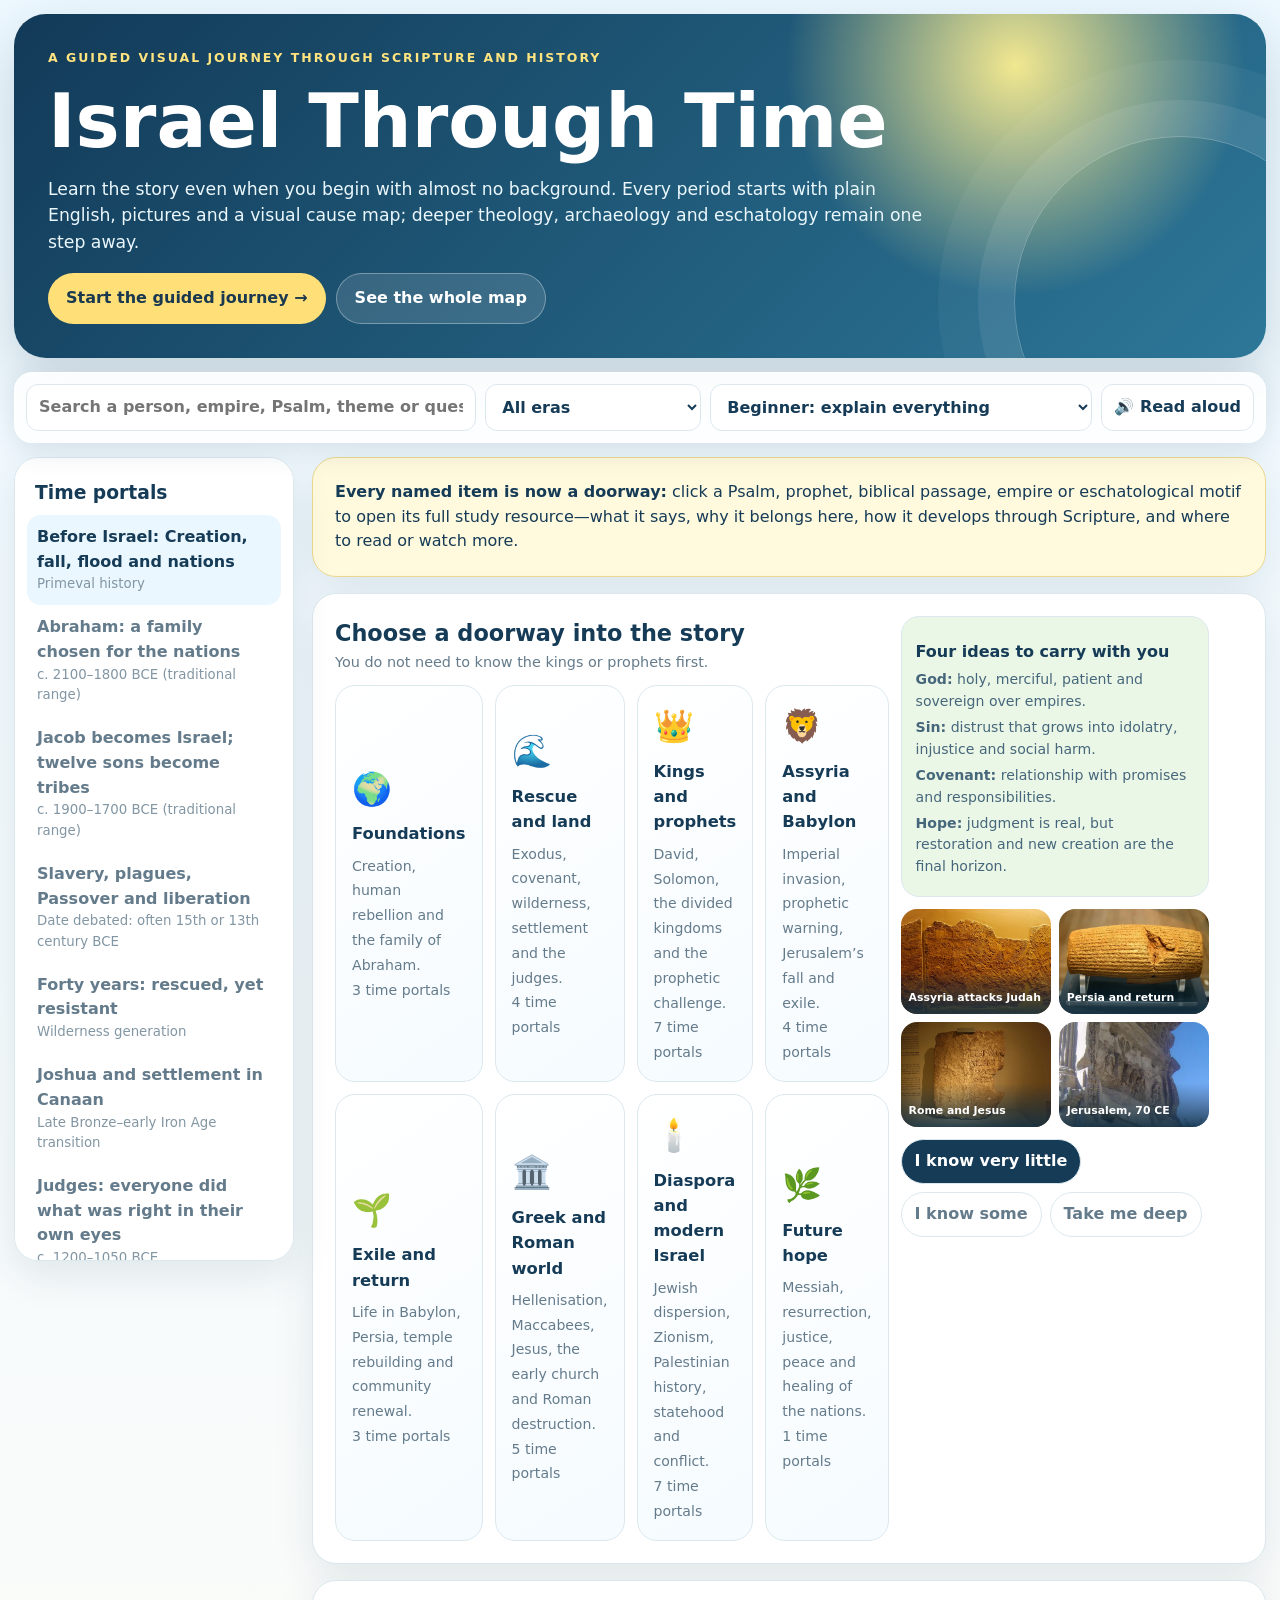
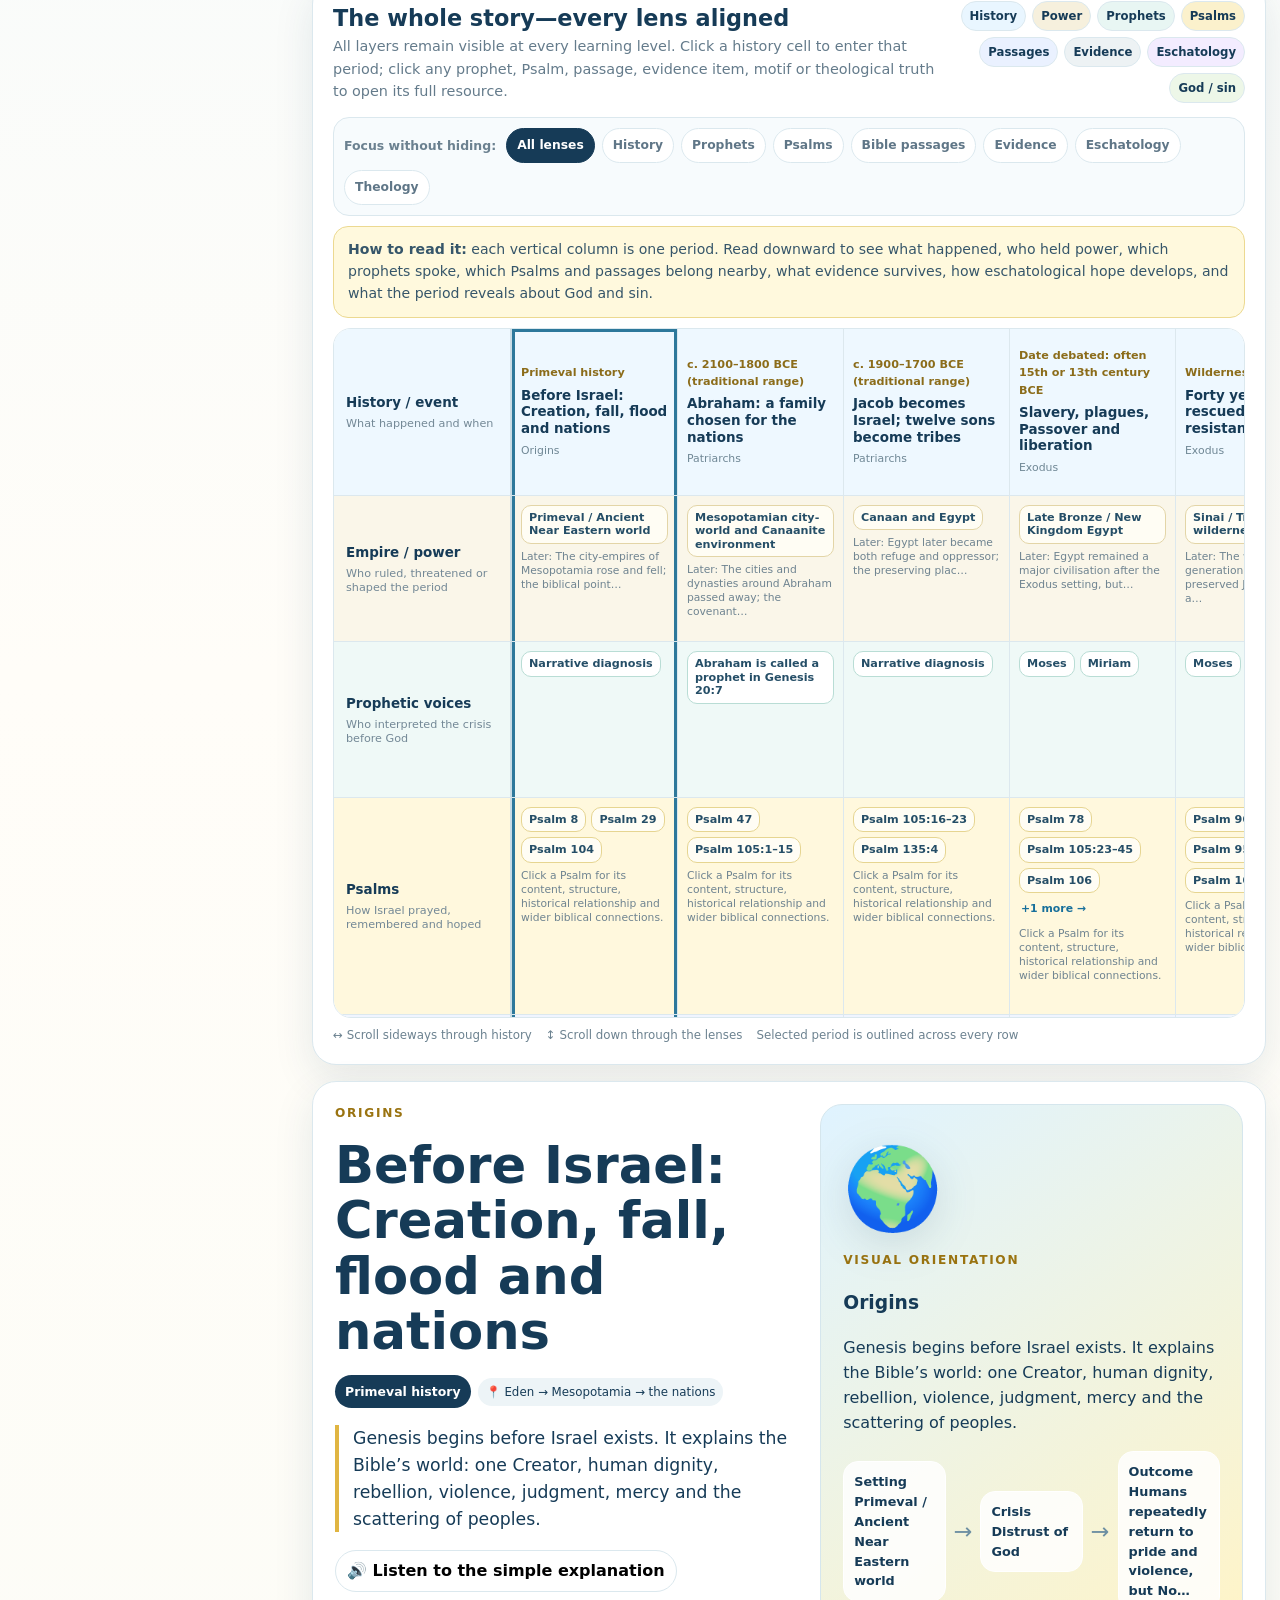
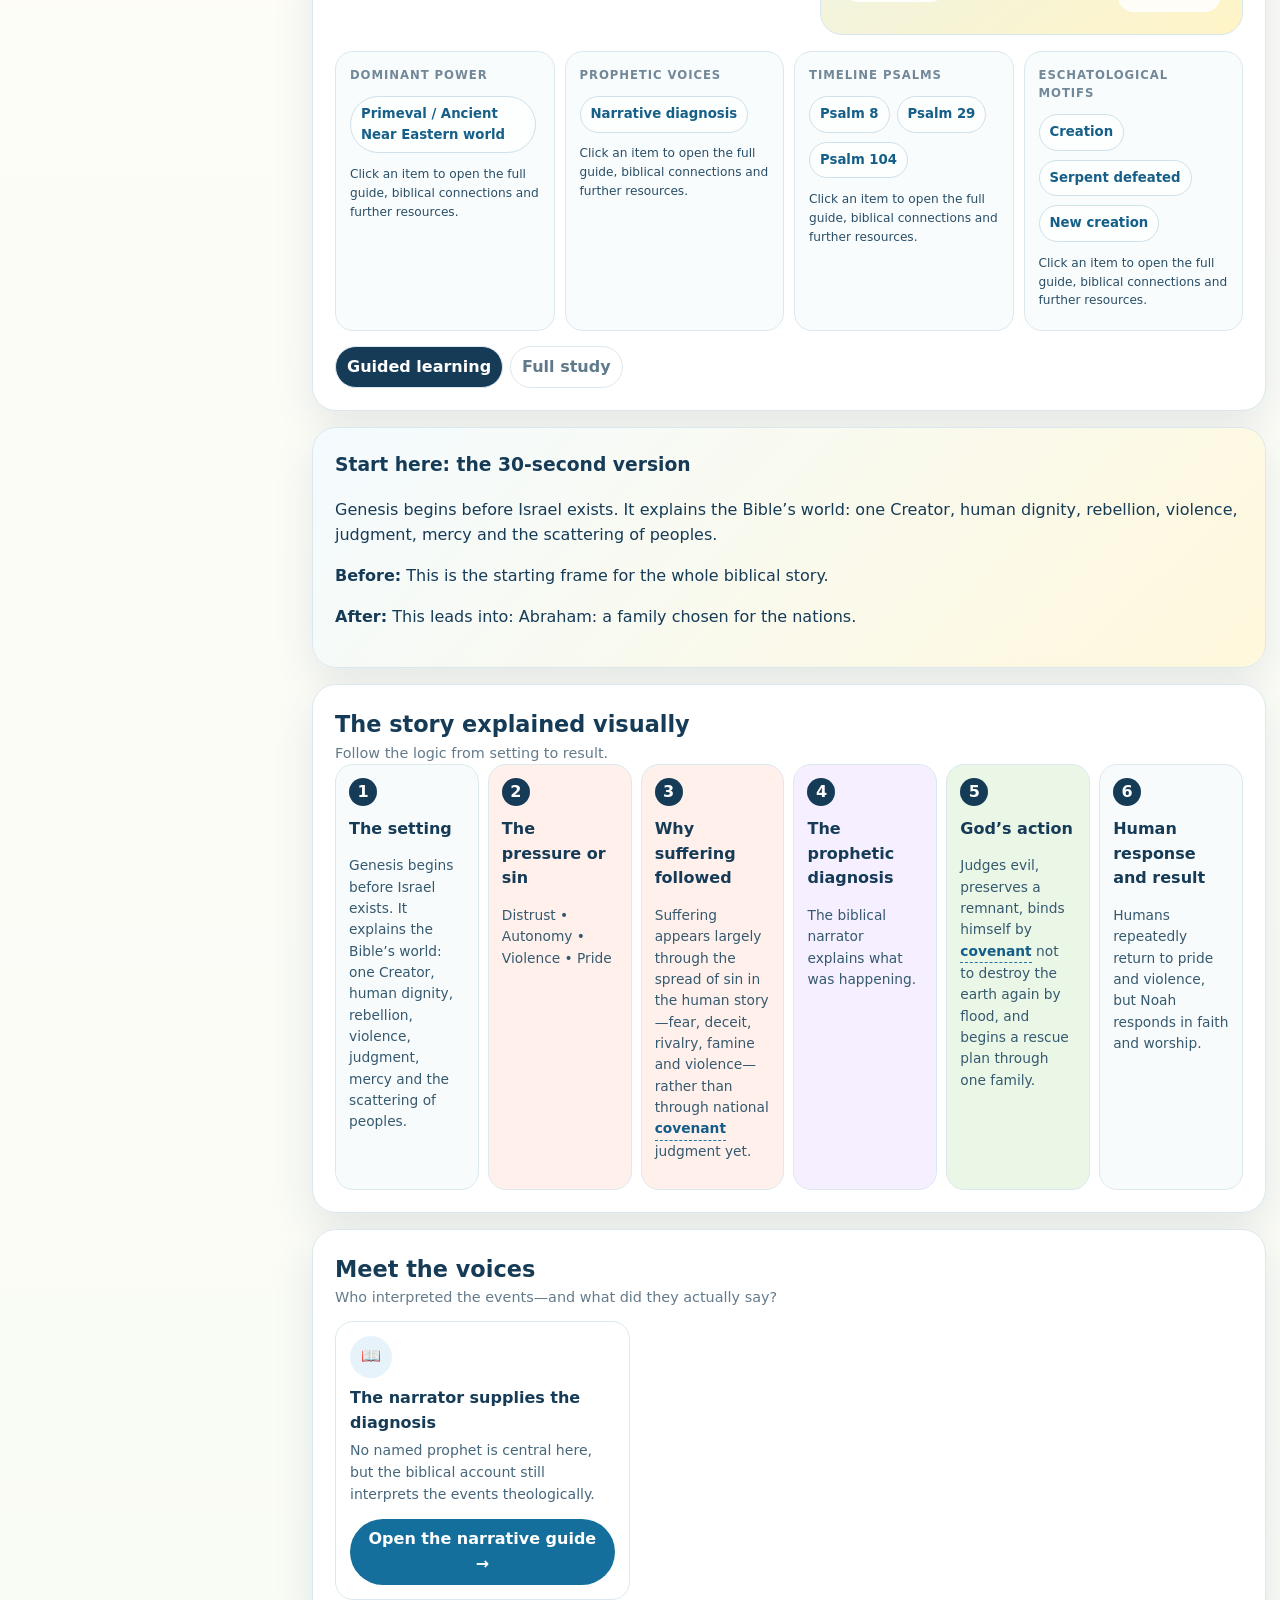
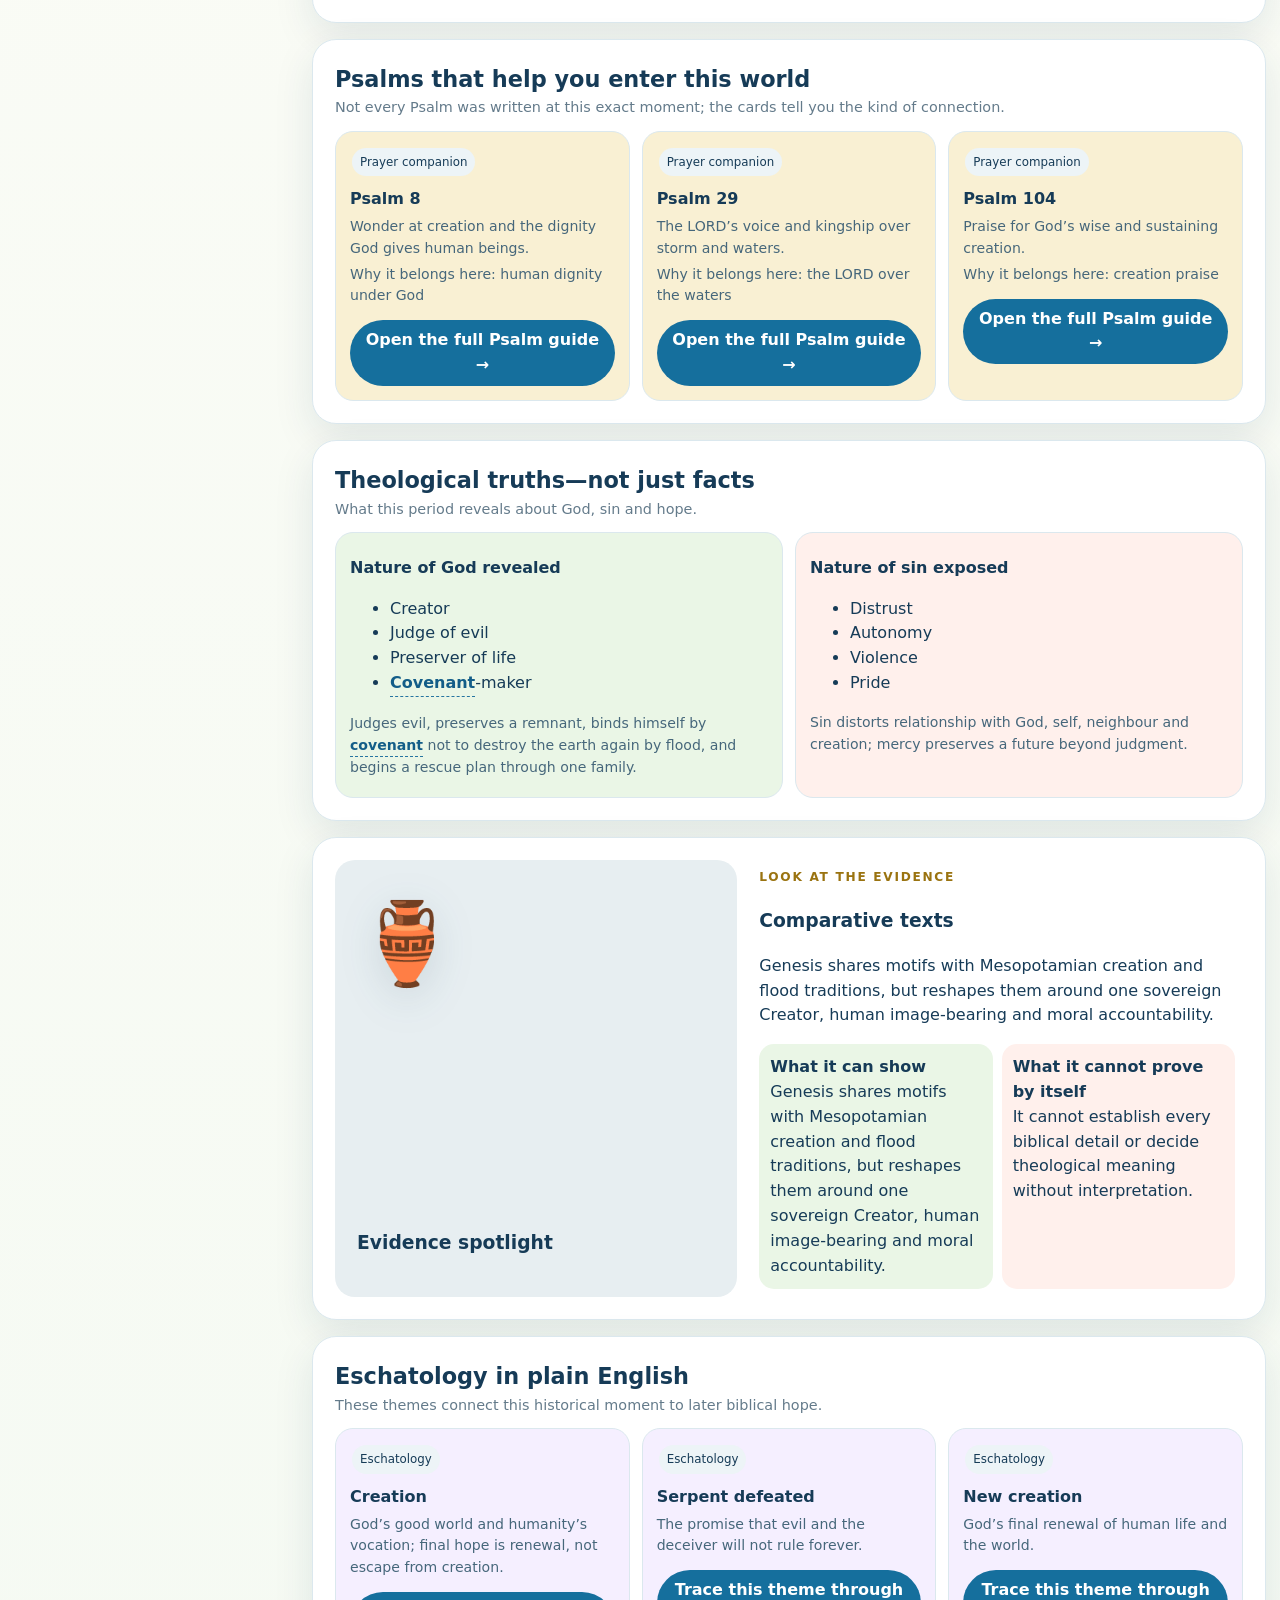
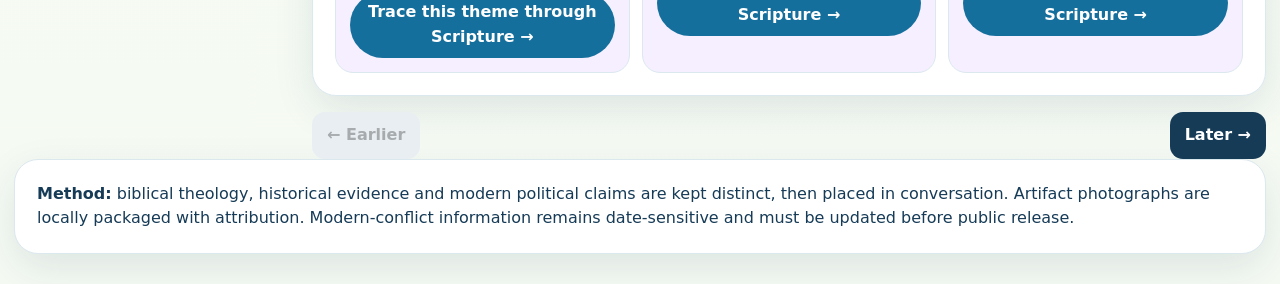
==== commit ea292892: "Add files via upload" ====
--- a/Israel_History/index.html
+++ b/Israel_History/index.html
@@ -1,4 +1,4 @@
-<!doctype html><html lang="en"><head><meta charset="utf-8"><meta name="viewport" content="width=device-width,initial-scale=1"><meta name="theme-color" content="#163b57"><title>Israel Through Time — Unified All-Layers Study</title><link rel="preload" href="app.js" as="script"><style>
+<!doctype html><html lang="en"><head><meta charset="utf-8"><meta name="viewport" content="width=device-width,initial-scale=1"><meta name="theme-color" content="#163b57"><title>Israel Through Time — Unified All-Layers Study</title><link rel="preload" href="app-20260724d.js" as="script"><style>
 :root{--ink:#163b57;--ink2:#254f69;--muted:#647b8b;--paper:#fffdf8;--card:#fff;--line:#dbe8ee;--sky:#eaf7ff;--sun:#ffe79a;--sage:#eaf6e6;--rose:#fff0ec;--purple:#f5efff;--gold:#f9f0d3;--teal:#e6f6f4;--shadow:0 14px 40px rgba(22,59,87,.1);--radius:24px}*{box-sizing:border-box}html{scroll-behavior:smooth}body{margin:0;background:linear-gradient(180deg,#edf8ff 0,#fffdf8 34%,#f5faf3 100%);font-family:Inter,ui-sans-serif,system-ui,-apple-system,Segoe UI,Roboto,Arial;color:var(--ink);line-height:1.55}button,input,select{font:inherit}button{cursor:pointer}a{color:#145f8e}.app{max-width:1440px;margin:auto;padding:14px}.hero{position:relative;overflow:hidden;border-radius:32px;padding:34px;background:radial-gradient(circle at 80% 15%,rgba(255,240,145,.94),transparent 22%),linear-gradient(135deg,#123a58,#2d7798);color:#fff;box-shadow:0 24px 60px rgba(22,59,87,.2)}.hero:after{content:"";pointer-events:none;position:absolute;right:-80px;bottom:-110px;width:330px;height:330px;border-radius:50%;border:1px solid #ffffff44;box-shadow:0 0 0 36px #ffffff12,0 0 0 76px #ffffff0a}.eyebrow{text-transform:uppercase;letter-spacing:.16em;font-size:.78rem;font-weight:900;color:#ffe47f}.hero h1{font-size:clamp(2.2rem,5.8vw,5rem);line-height:.96;max-width:900px;margin:.25em 0}.hero p{max-width:880px;color:#eaf7fc;font-size:1.08rem}.heroActions{position:relative;z-index:2;display:flex;gap:10px;flex-wrap:wrap}.primary,.secondary{border:0;border-radius:999px;padding:12px 18px;font-weight:900}.primary{background:#ffe078;color:#1a3950}.secondary{background:#ffffff20;color:#fff;border:1px solid #ffffff55}.toolbar{position:sticky;top:0;z-index:30;margin:14px 0;padding:11px;background:#ffffffdf;backdrop-filter:blur(15px);border:1px solid #fff;border-radius:18px;box-shadow:0 8px 28px rgba(22,59,87,.12);display:grid;grid-template-columns:1fr auto auto auto;gap:9px}.toolbar input,.toolbar select,.toolbar button{border:1px solid var(--line);background:#fff;border-radius:12px;padding:10px 12px;color:var(--ink);font-weight:750}.shell{display:grid;grid-template-columns:280px 1fr;gap:18px}.side{position:sticky;top:82px;height:calc(100vh - 96px);overflow:auto;background:#fff;border:1px solid var(--line);border-radius:24px;padding:12px;box-shadow:var(--shadow)}.side h3{margin:8px}.portalBtn{width:100%;border:0;background:transparent;border-radius:14px;padding:10px;text-align:left;color:var(--muted)}.portalBtn:hover,.portalBtn.active{background:var(--sky);color:var(--ink)}.portalBtn small{display:block;color:#8296a3}.main{min-width:0}.card{background:#fff;border:1px solid var(--line);border-radius:var(--radius);padding:22px;box-shadow:var(--shadow);margin-bottom:16px}.notice{background:#fff9dd;border-color:#ecd991}.welcomeGrid,.epochGrid,.twoCol,.threeCol,.fourCol{display:grid;gap:12px}.welcomeGrid{grid-template-columns:1.1fr .9fr}.epochGrid{grid-template-columns:repeat(4,1fr)}.twoCol{grid-template-columns:1fr 1fr}.threeCol{grid-template-columns:repeat(3,1fr)}.fourCol{grid-template-columns:repeat(4,1fr)}.epoch{border:1px solid var(--line);border-radius:20px;padding:16px;background:linear-gradient(145deg,#fff,#f5fbff);text-align:left;color:var(--ink);min-height:150px}.epoch .icon{font-size:2rem}.epoch strong{display:block;font-size:1.02rem;margin:7px 0}.epoch span{font-size:.88rem;color:var(--muted)}.epoch:hover{transform:translateY(-2px);box-shadow:var(--shadow)}.collage{display:grid;grid-template-columns:1fr 1fr;gap:8px;margin-top:12px}.collage figure{margin:0;height:105px;border-radius:16px;overflow:hidden;position:relative;background:#e7eef1}.collage img{width:100%;height:100%;object-fit:cover}.collage figcaption{position:absolute;inset:auto 0 0;padding:20px 8px 7px;background:linear-gradient(transparent,#102f43dd);color:#fff;font-size:.68rem;font-weight:800}.learningModes{display:flex;gap:8px;flex-wrap:wrap}.modeBtn{border:1px solid var(--line);border-radius:999px;background:#fff;padding:9px 13px;font-weight:850;color:var(--muted)}.modeBtn.active{background:var(--ink);color:#fff}.masterTimeline{overflow:auto;padding-bottom:10px}.timelineTrack{display:flex;min-width:2600px;align-items:stretch;gap:8px}.timeStop{width:150px;flex:none;border:1px solid var(--line);background:#f9fcfd;border-radius:17px;padding:10px;text-align:left;color:var(--ink);position:relative}.timeStop:before{content:"";position:absolute;width:8px;height:2px;background:#aec7d5;left:-9px;top:43px}.timeStop:first-child:before{display:none}.timeStop.active{background:linear-gradient(180deg,#ddf2ff,#fff4c9);border-color:#9bc7dc}.timeStop .year{font-size:.72rem;font-weight:900;color:#8a6e22}.timeStop .name{font-size:.82rem;font-weight:850;line-height:1.25;margin-top:5px}.laneGuide{display:flex;gap:8px;flex-wrap:wrap;font-size:.78rem}.laneGuide span{padding:5px 8px;border-radius:999px;background:#eef5f8}.portalHero{display:grid;grid-template-columns:1.05fr .95fr;gap:18px;align-items:stretch}.portalTitle h2{font-size:clamp(1.8rem,4vw,3.2rem);line-height:1.08;margin:.3em 0}.era{font-size:.76rem;text-transform:uppercase;letter-spacing:.14em;font-weight:900;color:#9a7310}.date{display:inline-block;background:var(--ink);color:#fff;border-radius:999px;padding:7px 10px;font-size:.78rem;font-weight:900}.summary{border-left:4px solid #e0b542;padding-left:14px;font-size:1.08rem}.visualStage{min-height:330px;border-radius:22px;overflow:hidden;position:relative;background:linear-gradient(145deg,#dff3ff,#fff4c7);border:1px solid #d5e6ed}.visualStage img{width:100%;height:100%;object-fit:cover;display:block}.visualStage .shade{position:absolute;inset:auto 0 0;padding:56px 16px 14px;background:linear-gradient(transparent,rgba(10,35,52,.88));color:#fff}.visualStage .shade strong{font-size:1.08rem}.visualStage .credit{font-size:.68rem;color:#dcecf4}.illustration{height:100%;min-height:330px;padding:22px;display:flex;flex-direction:column;justify-content:space-between}.illustration .bigIcon{font-size:5rem;filter:drop-shadow(0 10px 20px #18425d22)}.route{display:grid;grid-template-columns:1fr auto 1fr auto 1fr;gap:8px;align-items:center}.routeNode{background:#ffffffd9;border:1px solid #ffffff;border-radius:15px;padding:10px;font-size:.8rem;font-weight:800}.routeArrow{font-size:1.4rem;color:#6d8fa2}.starter{background:linear-gradient(135deg,#f4fbff,#fff8dc)}.starter h3{margin-top:0}.quickFacts{display:grid;grid-template-columns:repeat(4,1fr);gap:10px}.fact{border:1px solid var(--line);border-radius:18px;padding:14px;background:#f9fcfd;min-height:145px}.fact strong.label{display:block;text-transform:uppercase;letter-spacing:.08em;font-size:.73rem;color:#728899}.fact p{margin:.45em 0;color:#294e66}.explainLink{border:0;background:transparent;padding:0;color:#15709e;font-weight:850;font-size:.82rem}.storyStrip{display:grid;grid-template-columns:repeat(6,1fr);gap:9px}.storyStep{border-radius:18px;padding:13px;border:1px solid var(--line);background:#f8fbfc;position:relative;min-height:165px}.storyStep.bad{background:var(--rose)}.storyStep.good{background:var(--sage)}.storyStep.purple{background:var(--purple)}.storyStep .n{width:28px;height:28px;border-radius:50%;display:grid;place-items:center;background:var(--ink);color:#fff;font-weight:900}.storyStep h4{margin:.65em 0 .35em}.storyStep p{font-size:.86rem;color:#35596f}.sectionHead{display:flex;align-items:end;justify-content:space-between;gap:12px}.sectionHead h3{font-size:1.4rem;margin:0}.sectionHead p{margin:0;color:var(--muted);font-size:.9rem}.personCard,.psalmCard,.motifCard,.evidenceCard,.truthCard{border:1px solid var(--line);border-radius:18px;padding:14px;background:#fff}.personCard .avatar{width:42px;height:42px;border-radius:50%;display:grid;place-items:center;background:#e6f3fa;font-weight:900}.personCard h4,.psalmCard h4,.motifCard h4,.evidenceCard h4,.truthCard h4{margin:.55em 0 .25em}.personCard p,.psalmCard p,.motifCard p,.evidenceCard p,.truthCard p{margin:.3em 0;color:#46677b;font-size:.88rem}.badge{display:inline-block;border-radius:999px;background:#edf4f7;padding:5px 8px;font-size:.74rem;margin:2px}.psalmCard{background:var(--gold)}.motifCard{background:var(--purple)}.truthCard.god{background:var(--sage)}.truthCard.sin{background:var(--rose)}.evidenceCard{background:#f8fbfc}.confidence{display:inline-block;padding:5px 8px;border-radius:999px;background:#e8f1f5;font-size:.72rem;font-weight:900}.artifact{display:grid;grid-template-columns:.9fr 1.1fr;gap:14px;align-items:stretch}.artifact figure{margin:0;overflow:hidden;border-radius:20px;background:#e7eef1;min-height:260px}.artifact img{width:100%;height:100%;object-fit:cover}.artifactText{padding:8px}.claimGrid{display:grid;grid-template-columns:1fr 1fr;gap:9px}.claim{border-radius:15px;padding:11px;background:var(--sage)}.claim.no{background:var(--rose)}.tabs{display:flex;gap:7px;flex-wrap:wrap;margin-top:15px}.tab{border:1px solid var(--line);background:#fff;border-radius:999px;padding:8px 11px;font-weight:850;color:#607a8b}.tab.active{background:var(--ink);color:#fff}.tabbody{margin-top:12px;border-radius:18px;background:#fafcfd;padding:16px}.accordion{border:1px solid var(--line);border-radius:16px;margin:9px 0;overflow:hidden;background:#fff}.accordion summary{padding:13px 15px;font-weight:900;cursor:pointer}.accordion .inside{padding:0 15px 15px}.lensGrid{display:grid;grid-template-columns:repeat(3,1fr);gap:10px}.lens{border-radius:18px;padding:14px;background:#f7fbfd;border:1px solid var(--line)}.lens small{font-weight:900;color:#789}.glossaryTerm{border:0;border-bottom:1px dashed #2675a0;background:transparent;color:#135d88;padding:0;font-weight:800}.sourceCard{border:1px solid var(--line);border-radius:15px;padding:13px;background:#fff}.sourceCard h4{margin:.3em 0}.sourceCard p{font-size:.86rem;color:var(--muted)}.controls{display:flex;justify-content:space-between;gap:10px}.nav{border:0;border-radius:13px;padding:11px 15px;font-weight:900}.prev{background:#e8eef2}.next{background:var(--ink);color:#fff}.modal{position:fixed;inset:0;background:#0d2e4099;display:none;align-items:center;justify-content:center;padding:18px;z-index:80;overscroll-behavior:contain}.modal.open{display:flex}.modalBox{position:relative;max-width:620px;width:100%;max-height:min(92vh,900px);overflow:auto;overscroll-behavior:contain;touch-action:pan-y;background:#fff;border-radius:24px;padding:22px;box-shadow:0 25px 70px #0004}.close{float:right;border:0;background:#edf3f6;border-radius:50%;width:44px;height:44px;font-weight:900;touch-action:manipulation}.modalPrimaryClose{position:absolute;top:12px;right:12px;z-index:20;float:none}.modalBox.resourceBox>.modalPrimaryClose{display:none}.modal-open{overflow:hidden}.modal-open .modal{touch-action:none}.modal-open .modalBox{touch-action:pan-y}button,summary{touch-action:manipulation}.readBtn{border:1px solid var(--line);background:#fff;border-radius:999px;padding:8px 11px;font-weight:850}.micro{font-size:.8rem;color:var(--muted)}.hidden{display:none!important}.advancedOnly{display:none}.level-scholar .advancedOnly{display:block}.level-beginner .explorerOnly,.level-beginner .advancedOnly{display:none}.level-explorer .advancedOnly{display:none}.level-scholar .explorerOnly{display:block}.level-beginner .beginnerHide{display:none}.level-explorer .beginnerHide,.level-scholar .beginnerHide{display:block}@media(max-width:1100px){.epochGrid{grid-template-columns:repeat(3,1fr)}.storyStrip{grid-template-columns:repeat(3,1fr)}.quickFacts{grid-template-columns:repeat(2,1fr)}.fourCol{grid-template-columns:repeat(2,1fr)}}@media(max-width:850px){.toolbar{grid-template-columns:1fr 1fr}.toolbar input{grid-column:1/-1}.shell{display:block}.side{position:relative;top:auto;height:auto;max-height:260px;margin-bottom:14px}.welcomeGrid,.portalHero,.artifact{grid-template-columns:1fr}.epochGrid{grid-template-columns:repeat(2,1fr)}.threeCol,.lensGrid{grid-template-columns:1fr 1fr}.storyStrip{grid-template-columns:1fr 1fr}.visualStage{min-height:280px}}@media(max-width:560px){.app{padding:8px}.hero{padding:25px 18px;border-radius:24px}.epochGrid,.twoCol,.threeCol,.fourCol,.quickFacts,.storyStrip,.lensGrid,.claimGrid{grid-template-columns:1fr}.toolbar{grid-template-columns:1fr}.toolbar input{grid-column:auto}.card{padding:16px}.portalTitle h2{font-size:2rem}.fact{min-height:auto}}
 
 .resourceChip{border:1px solid #cfe1ea;background:#fff;border-radius:999px;padding:7px 10px;margin:3px 4px 3px 0;color:#155f89;font-weight:850;font-size:.83rem;text-align:left;transition:.15s}.resourceChip:hover,.resourceChip:focus{background:#e8f6ff;border-color:#7eb7d4;transform:translateY(-1px)}
@@ -53,12 +53,232 @@
 @media(min-width:768px){.mobileExperience,.mobileBottomNav,.matrixReturn{display:none!important}}
 
 .heroActions a.secondary{display:inline-flex;align-items:center;justify-content:center;text-decoration:none;position:relative;z-index:3;pointer-events:auto;touch-action:manipulation}
-.mobileWholeMapFallback{display:none}
-@media(max-width:767px){
-  .mobileWholeMapFallback:target{display:block;margin:12px 0 92px;padding:18px;background:#fff;border:1px solid var(--line);border-radius:22px;box-shadow:var(--shadow);scroll-margin-top:10px}
-  .mobileWholeMapFallback h2{margin:.15em 0}.fallbackIntro{color:var(--muted)}.fallbackEra{margin:20px 0 8px;font-size:.76rem;text-transform:uppercase;letter-spacing:.12em;color:#92700e}
-  .fallbackPeriod{display:grid;grid-template-columns:38px 1fr;gap:10px;align-items:center;width:100%;min-height:68px;margin:8px 0;padding:11px 12px;border:1px solid var(--line);border-radius:15px;background:#fff;color:var(--ink);text-decoration:none}
-  .fallbackPeriod .periodNum{width:36px;height:36px;border-radius:12px;background:#eaf2f6;display:grid;place-items:center;font-weight:900}.fallbackPeriod small{display:block;color:#7d8f99}.fallbackPeriod strong{display:block;line-height:1.25}
-  .fallbackClose{display:inline-flex;min-height:46px;align-items:center;padding:10px 14px;border-radius:999px;background:var(--ink);color:#fff;text-decoration:none;font-weight:850}
+
 }
-</style></head><body class="level-beginner"><div class="app"><header class="hero"><div class="eyebrow">A guided visual journey through Scripture and history</div><h1>Israel Through Time</h1><p>Learn the story even when you begin with almost no background. Every period starts with plain English, pictures and a visual cause map; deeper theology, archaeology and eschatology remain one step away.</p><div class="heroActions"><button class="primary" onclick="startJourney()">Start the guided journey →</button><a id="wholeMapButton" class="secondary" href="#mobileWholeMapFallback" role="button" onclick="return openWholeMap(event)">See the whole map</a></div></header><div class="toolbar"><input id="search" placeholder="Search a person, empire, Psalm, theme or question…"><select id="eraFilter"><option value="">All eras</option></select><select id="level"><option value="beginner">Beginner: explain everything</option><option value="explorer">Explorer: show more connections</option><option value="scholar">Scholar: full frameworks and sources</option></select><button id="readPage">🔊 Read aloud</button></div><div class="shell"><aside class="side"><h3>Time portals</h3><div id="rail"></div></aside><main class="main"><section class="card notice"><strong>Every named item is now a doorway:</strong> click a Psalm, prophet, biblical passage, empire or eschatological motif to open its full study resource—what it says, why it belongs here, how it develops through Scripture, and where to read or watch more.</section><section id="journeyMap" class="card"><div class="welcomeGrid"><div><div class="sectionHead"><div><h3>Choose a doorway into the story</h3><p>You do not need to know the kings or prophets first.</p></div></div><div id="epochGrid" class="epochGrid" style="margin-top:12px"></div></div><div><div class="truthCard god"><h4>Four ideas to carry with you</h4><p><strong>God:</strong> holy, merciful, patient and sovereign over empires.</p><p><strong>Sin:</strong> distrust that grows into idolatry, injustice and social harm.</p><p><strong>Covenant:</strong> relationship with promises and responsibilities.</p><p><strong>Hope:</strong> judgment is real, but restoration and new creation are the final horizon.</p></div><div class="collage"><figure><img src="assets/lachish_relief.webp" alt="Lachish relief"><figcaption>Assyria attacks Judah</figcaption></figure><figure><img src="assets/cyrus_cylinder.webp" alt="Cyrus Cylinder"><figcaption>Persia and return</figcaption></figure><figure><img src="assets/pilate_stone.webp" alt="Pilate inscription"><figcaption>Rome and Jesus</figcaption></figure><figure><img src="assets/arch_titus.webp" alt="Arch of Titus"><figcaption>Jerusalem, 70 CE</figcaption></figure></div><div class="learningModes" style="margin-top:12px"><button class="modeBtn active" data-level="beginner">I know very little</button><button class="modeBtn" data-level="explorer">I know some</button><button class="modeBtn" data-level="scholar">Take me deep</button></div></div></div></section><section class="card timelineCard"><div class="sectionHead timelineHead"><div><h3>The whole story—every lens aligned</h3><p>All layers remain visible at every learning level. Click a history cell to enter that period; click any prophet, Psalm, passage, evidence item, motif or theological truth to open its full resource.</p></div><div class="timelineKey"><span class="keyHistory">History</span><span class="keyPower">Power</span><span class="keyProphet">Prophets</span><span class="keyPsalm">Psalms</span><span class="keyPassage">Passages</span><span class="keyEvidence">Evidence</span><span class="keyEsch">Eschatology</span><span class="keyTheology">God / sin</span></div></div><div class="timelineFocusBar" aria-label="Timeline lane focus"><span>Focus without hiding:</span><button class="timelineFocus active" data-focus="all" onclick="setTimelineFocus('all')">All lenses</button><button class="timelineFocus" data-focus="event" onclick="setTimelineFocus('event')">History</button><button class="timelineFocus" data-focus="prophets" onclick="setTimelineFocus('prophets')">Prophets</button><button class="timelineFocus" data-focus="psalms" onclick="setTimelineFocus('psalms')">Psalms</button><button class="timelineFocus" data-focus="passages" onclick="setTimelineFocus('passages')">Bible passages</button><button class="timelineFocus" data-focus="evidence" onclick="setTimelineFocus('evidence')">Evidence</button><button class="timelineFocus" data-focus="esch" onclick="setTimelineFocus('esch')">Eschatology</button><button class="timelineFocus" data-focus="theology" onclick="setTimelineFocus('theology')">Theology</button></div><div class="timelineInstruction"><strong>How to read it:</strong> each vertical column is one period. Read downward to see what happened, who held power, which prophets spoke, which Psalms and passages belong nearby, what evidence survives, how eschatological hope develops, and what the period reveals about God and sin.</div><div id="layerViewport" class="layerViewport focus-all"><div id="timeline" class="layerGrid"></div></div><div class="timelineFoot"><span>↔ Scroll sideways through history</span><span>↕ Scroll down through the lenses</span><span>Selected period is outlined across every row</span></div></section><div id="portal"></div></main></div><section id="mobileExperience" class="mobileExperience" aria-live="polite"></section><section id="mobileWholeMapFallback" class="mobileWholeMapFallback" aria-label="All 34 historical periods"><div class="mobileKicker">Whole story</div><h2>Choose any period</h2><p class="fallbackIntro">This HTML fallback opens even when a mobile browser has retained an older script. Tap a period to enter its guided journey.</p><h3 class="fallbackEra">Origins</h3><a class="fallbackPeriod" href="#mobileExperience" onclick="if(window.mobileOpenPeriod){mobileOpenPeriod(0);return false}"><span class="periodNum">1</span><span><small>Primeval history</small><strong>Before Israel: Creation, fall, flood and nations</strong></span></a><h3 class="fallbackEra">Patriarchs</h3><a class="fallbackPeriod" href="#mobileExperience" onclick="if(window.mobileOpenPeriod){mobileOpenPeriod(1);return false}"><span class="periodNum">2</span><span><small>c. 2100–1800 BCE (traditional range)</small><strong>Abraham: a family chosen for the nations</strong></span></a><a class="fallbackPeriod" href="#mobileExperience" onclick="if(window.mobileOpenPeriod){mobileOpenPeriod(2);return false}"><span class="periodNum">3</span><span><small>c. 1900–1700 BCE (traditional range)</small><strong>Jacob becomes Israel; twelve sons become tribes</strong></span></a><h3 class="fallbackEra">Exodus</h3><a class="fallbackPeriod" href="#mobileExperience" onclick="if(window.mobileOpenPeriod){mobileOpenPeriod(3);return false}"><span class="periodNum">4</span><span><small>Date debated: often 15th or 13th century BCE</small><strong>Slavery, plagues, Passover and liberation</strong></span></a><a class="fallbackPeriod" href="#mobileExperience" onclick="if(window.mobileOpenPeriod){mobileOpenPeriod(4);return false}"><span class="periodNum">5</span><span><small>Wilderness generation</small><strong>Forty years: rescued, yet resistant</strong></span></a><h3 class="fallbackEra">Settlement</h3><a class="fallbackPeriod" href="#mobileExperience" onclick="if(window.mobileOpenPeriod){mobileOpenPeriod(5);return false}"><span class="periodNum">6</span><span><small>Late Bronze–early Iron Age transition</small><strong>Joshua and settlement in Canaan</strong></span></a><h3 class="fallbackEra">Judges</h3><a class="fallbackPeriod" href="#mobileExperience" onclick="if(window.mobileOpenPeriod){mobileOpenPeriod(6);return false}"><span class="periodNum">7</span><span><small>c. 1200–1050 BCE</small><strong>Judges: everyone did what was right in their own eyes</strong></span></a><h3 class="fallbackEra">United Monarchy</h3><a class="fallbackPeriod" href="#mobileExperience" onclick="if(window.mobileOpenPeriod){mobileOpenPeriod(7);return false}"><span class="periodNum">8</span><span><small>c. 1100–1010 BCE</small><strong>Samuel, Saul and the demand for a king</strong></span></a><a class="fallbackPeriod" href="#mobileExperience" onclick="if(window.mobileOpenPeriod){mobileOpenPeriod(8);return false}"><span class="periodNum">9</span><span><small>c. 1010–970 BCE (traditional)</small><strong>David: covenant king, worshipper and deeply flawed man</strong></span></a><a class="fallbackPeriod" href="#mobileExperience" onclick="if(window.mobileOpenPeriod){mobileOpenPeriod(9);return false}"><span class="periodNum">10</span><span><small>c. 970–931 BCE (traditional)</small><strong>Solomon: temple glory, wisdom—and compromise</strong></span></a><h3 class="fallbackEra">Divided Kingdom</h3><a class="fallbackPeriod" href="#mobileExperience" onclick="if(window.mobileOpenPeriod){mobileOpenPeriod(10);return false}"><span class="periodNum">11</span><span><small>c. 931 BCE</small><strong>The kingdom splits: Israel in the north, Judah in the south</strong></span></a><a class="fallbackPeriod" href="#mobileExperience" onclick="if(window.mobileOpenPeriod){mobileOpenPeriod(11);return false}"><span class="periodNum">12</span><span><small>9th century BCE</small><strong>Omri, Ahab, Jezebel and Elijah: prosperity with Baal at the centre</strong></span></a><a class="fallbackPeriod" href="#mobileExperience" onclick="if(window.mobileOpenPeriod){mobileOpenPeriod(12);return false}"><span class="periodNum">13</span><span><small>9th century BCE</small><strong>Elisha, coups and the mixed zeal of Jehu</strong></span></a><a class="fallbackPeriod" href="#mobileExperience" onclick="if(window.mobileOpenPeriod){mobileOpenPeriod(13);return false}"><span class="periodNum">14</span><span><small>c. 790–750 BCE</small><strong>Jeroboam II: wealth, exploitation and prophetic alarm</strong></span></a><h3 class="fallbackEra">Assyrian Crisis</h3><a class="fallbackPeriod" href="#mobileExperience" onclick="if(window.mobileOpenPeriod){mobileOpenPeriod(14);return false}"><span class="periodNum">15</span><span><small>734–722/721 BCE</small><strong>Assyria destroys the northern kingdom</strong></span></a><a class="fallbackPeriod" href="#mobileExperience" onclick="if(window.mobileOpenPeriod){mobileOpenPeriod(15);return false}"><span class="periodNum">16</span><span><small>c. 715–686 BCE; invasion 701 BCE</small><strong>Hezekiah, Isaiah and Jerusalem’s astonishing survival</strong></span></a><h3 class="fallbackEra">Late Judah</h3><a class="fallbackPeriod" href="#mobileExperience" onclick="if(window.mobileOpenPeriod){mobileOpenPeriod(16);return false}"><span class="periodNum">17</span><span><small>7th century BCE</small><strong>Manasseh’s corruption and Josiah’s reform</strong></span></a><h3 class="fallbackEra">Babylonian Crisis</h3><a class="fallbackPeriod" href="#mobileExperience" onclick="if(window.mobileOpenPeriod){mobileOpenPeriod(17);return false}"><span class="periodNum">18</span><span><small>609–586 BCE</small><strong>Jeremiah’s final warnings; Jerusalem and the temple destroyed</strong></span></a><h3 class="fallbackEra">Exile</h3><a class="fallbackPeriod" href="#mobileExperience" onclick="if(window.mobileOpenPeriod){mobileOpenPeriod(18);return false}"><span class="periodNum">19</span><span><small>597/586–539 BCE</small><strong>Exile: life without land, king or temple</strong></span></a><h3 class="fallbackEra">Return</h3><a class="fallbackPeriod" href="#mobileExperience" onclick="if(window.mobileOpenPeriod){mobileOpenPeriod(19);return false}"><span class="periodNum">20</span><span><small>539–515 BCE</small><strong>Cyrus conquers Babylon; return and the Second Temple</strong></span></a><h3 class="fallbackEra">Persian Period</h3><a class="fallbackPeriod" href="#mobileExperience" onclick="if(window.mobileOpenPeriod){mobileOpenPeriod(20);return false}"><span class="periodNum">21</span><span><small>5th century BCE</small><strong>Esther, Ezra and Nehemiah: survival, Torah and rebuilt walls</strong></span></a><h3 class="fallbackEra">Greek Period</h3><a class="fallbackPeriod" href="#mobileExperience" onclick="if(window.mobileOpenPeriod){mobileOpenPeriod(21);return false}"><span class="periodNum">22</span><span><small>332–167 BCE</small><strong>Alexander, Hellenisation and the struggle for identity</strong></span></a><h3 class="fallbackEra">Hasmonean Period</h3><a class="fallbackPeriod" href="#mobileExperience" onclick="if(window.mobileOpenPeriod){mobileOpenPeriod(22);return false}"><span class="periodNum">23</span><span><small>167–63 BCE</small><strong>Maccabean revolt, temple rededication and Hasmonean rule</strong></span></a><h3 class="fallbackEra">Roman Period</h3><a class="fallbackPeriod" href="#mobileExperience" onclick="if(window.mobileOpenPeriod){mobileOpenPeriod(23);return false}"><span class="periodNum">24</span><span><small>63 BCE–30/33 CE</small><strong>Rome, Herod and Jesus of Nazareth</strong></span></a><a class="fallbackPeriod" href="#mobileExperience" onclick="if(window.mobileOpenPeriod){mobileOpenPeriod(24);return false}"><span class="periodNum">25</span><span><small>30s–70 CE</small><strong>The Jewish Jesus movement, revolt and destruction of the Second Temple</strong></span></a><a class="fallbackPeriod" href="#mobileExperience" onclick="if(window.mobileOpenPeriod){mobileOpenPeriod(25);return false}"><span class="periodNum">26</span><span><small>70–135 CE</small><strong>Diaspora deepens: Bar Kokhba and Aelia Capitolina</strong></span></a><h3 class="fallbackEra">Diaspora</h3><a class="fallbackPeriod" href="#mobileExperience" onclick="if(window.mobileOpenPeriod){mobileOpenPeriod(26);return false}"><span class="periodNum">27</span><span><small>2nd–19th centuries</small><strong>Centuries of dispersion, continuity, persecution and return</strong></span></a><h3 class="fallbackEra">Modern Return</h3><a class="fallbackPeriod" href="#mobileExperience" onclick="if(window.mobileOpenPeriod){mobileOpenPeriod(27);return false}"><span class="periodNum">28</span><span><small>1880s–1947</small><strong>Immigration, Zionism, the Mandate and two national movements</strong></span></a><h3 class="fallbackEra">State of Israel</h3><a class="fallbackPeriod" href="#mobileExperience" onclick="if(window.mobileOpenPeriod){mobileOpenPeriod(28);return false}"><span class="periodNum">29</span><span><small>1948–1949</small><strong>Statehood, war, survival—and the Palestinian Nakba</strong></span></a><a class="fallbackPeriod" href="#mobileExperience" onclick="if(window.mobileOpenPeriod){mobileOpenPeriod(29);return false}"><span class="periodNum">30</span><span><small>1967–1979</small><strong>Six-Day War, occupation, Yom Kippur War and peace with Egypt</strong></span></a><a class="fallbackPeriod" href="#mobileExperience" onclick="if(window.mobileOpenPeriod){mobileOpenPeriod(30);return false}"><span class="periodNum">31</span><span><small>1980–2005</small><strong>Lebanon, intifadas, Oslo hopes and repeated collapse</strong></span></a><a class="fallbackPeriod" href="#mobileExperience" onclick="if(window.mobileOpenPeriod){mobileOpenPeriod(31);return false}"><span class="periodNum">32</span><span><small>2006–2022</small><strong>Blockade, rockets, settlements, normalisation and political deadlock</strong></span></a><h3 class="fallbackEra">Present</h3><a class="fallbackPeriod" href="#mobileExperience" onclick="if(window.mobileOpenPeriod){mobileOpenPeriod(32);return false}"><span class="periodNum">33</span><span><small>7 October 2023–present (app edition: July 2026)</small><strong>Massacre, hostage crisis, Gaza war and a shattered region</strong></span></a><h3 class="fallbackEra">Future Hope</h3><a class="fallbackPeriod" href="#mobileExperience" onclick="if(window.mobileOpenPeriod){mobileOpenPeriod(33);return false}"><span class="periodNum">34</span><span><small>Future hope</small><strong>The Bible’s ending: not endless war, but God dwelling with humanity</strong></span></a><a class="fallbackClose" href="#">Close the map</a></section><button id="matrixReturn" class="matrixReturn" onclick="setMobileMatrix(false)">← Return to the mobile journey</button><nav id="mobileBottomNav" class="mobileBottomNav" aria-label="Mobile primary navigation"><button data-mobile-tab="journey" class="active" onclick="mobileSetTab('journey')"><span>🧭</span>Journey</button><button data-mobile-tab="timeline" onclick="mobileSetTab('timeline')"><span>🕰️</span>Timeline</button><button data-mobile-tab="themes" onclick="mobileSetTab('themes')"><span>🧵</span>Themes</button><button data-mobile-tab="library" onclick="mobileSetTab('library')"><span>📚</span>Library</button></nav><footer class="card"><strong>Method:</strong> biblical theology, historical evidence and modern political claims are kept distinct, then placed in conversation. Artifact photographs are locally packaged with attribution. Modern-conflict information remains date-sensitive and must be updated before public release.</footer></div><div id="modal" class="modal" role="dialog" aria-modal="true" aria-hidden="true" onclick="handleModalBackdrop(event)"><div class="modalBox" role="document" onclick="event.stopPropagation()"><button class="close modalPrimaryClose" type="button" aria-label="Close study resource" onclick="event.stopPropagation();closeModal()">×</button><div id="modalContent"></div></div></div><script src="app-20260724c.js"></script><script src="mobile-20260724c.js"></script></body></html>+
+/* Whole-map v4: a true top-layer dialog, never a hidden scroll target. */
+.wholeMapDialog{border:0;padding:0;margin:0 0 0 auto;width:min(100vw,760px);height:100dvh;max-width:none;max-height:none;background:#f7fbfc;color:var(--ink);overflow:hidden;box-shadow:-24px 0 70px rgba(8,38,55,.25)}
+.wholeMapDialog::backdrop{background:rgba(7,31,45,.72);backdrop-filter:blur(3px)}
+.wholeMapShell{height:100%;display:grid;grid-template-rows:auto auto 1fr auto;overflow:hidden}
+.wholeMapHeader{position:relative;padding:22px 66px 16px 20px;background:radial-gradient(circle at 82% 12%,rgba(255,232,125,.88),transparent 24%),linear-gradient(135deg,#123b59,#277697);color:#fff}
+.wholeMapHeader h2{font-size:clamp(1.75rem,7vw,2.65rem);line-height:1.05;margin:.15em 0}.wholeMapHeader p{margin:.45em 0 0;color:#e7f4fa;max-width:570px}.wholeMapKicker{font-size:.73rem;text-transform:uppercase;letter-spacing:.15em;font-weight:900;color:#ffe483}
+.wholeMapClose{position:absolute;top:14px;right:14px;width:48px;height:48px;border:1px solid #ffffff55;border-radius:50%;background:#ffffff22;color:#fff;font-size:1.8rem;line-height:1;display:grid;place-items:center}
+.wholeMapLegend{display:flex;gap:7px;align-items:center;overflow-x:auto;padding:10px 18px;background:#fff;border-bottom:1px solid var(--line);font-size:.7rem;font-weight:850;white-space:nowrap;color:#577183}.wholeMapLegend i{width:18px;height:2px;background:#b9ced9;flex:none}
+.wholeMapBody{overflow:auto;padding:12px 14px 28px;overscroll-behavior:contain;-webkit-overflow-scrolling:touch}
+.wholeMapEra{position:relative;padding-left:8px}.wholeMapEra h3{position:sticky;top:-1px;z-index:2;margin:12px 0 7px;padding:7px 10px;border-radius:10px;background:#f7fbfceF;backdrop-filter:blur(8px);font-size:.75rem;text-transform:uppercase;letter-spacing:.12em;color:#8d6d18}
+.wholeMapEraLine{position:relative;display:grid;gap:9px;padding:0 0 8px 22px}.wholeMapEraLine:before{content:"";position:absolute;left:16px;top:5px;bottom:5px;width:3px;border-radius:3px;background:linear-gradient(#66abc7,#e3b747,#8ebd84)}
+.wholeMapPeriod{position:relative;width:100%;min-height:78px;display:grid;grid-template-columns:46px 1fr 24px;align-items:center;gap:10px;text-align:left;border:1px solid #d6e5ec;border-radius:17px;padding:10px 10px 10px 0;background:#fff;color:var(--ink);box-shadow:0 6px 18px rgba(22,59,87,.06)}
+.wholeMapPeriod:active{transform:scale(.99);background:#edf8fd}.wholeMapNode{position:relative;left:-8px;width:44px;height:44px;border-radius:50%;display:grid;place-items:center;background:#17445f;color:#fff;font-weight:900;border:4px solid #f7fbfc;box-shadow:0 0 0 2px #76b1ca}
+.wholeMapPeriodText{min-width:0;display:block}.wholeMapPeriodText small{display:block;color:#8b6b16;font-weight:900;font-size:.73rem}.wholeMapPeriodText strong{display:block;font-size:1rem;line-height:1.22;margin:2px 0}.wholeMapPeriodText span{display:block;color:#657d8d;font-size:.79rem;white-space:nowrap;overflow:hidden;text-overflow:ellipsis}.wholeMapArrow{font-size:1.7rem;color:#7591a0}
+.wholeMapFooter{display:grid;grid-template-columns:1fr 1fr;gap:9px;padding:11px 14px calc(11px + env(safe-area-inset-bottom));background:#fff;border-top:1px solid var(--line)}.wholeMapFooter button{min-height:48px;border:1px solid #cddfe7;border-radius:14px;background:#edf4f7;color:var(--ink);font-weight:900}.wholeMapFooter .wholeMapMatrix{background:#163f5b;color:#fff;border-color:#163f5b}
+html.whole-map-open,html.whole-map-open body{overflow:hidden}
+@media(max-width:540px){.wholeMapDialog{width:100vw}.wholeMapHeader{padding:20px 64px 15px 18px}.wholeMapFooter{grid-template-columns:1fr}.wholeMapPeriod{min-height:82px}.wholeMapPeriodText span{white-space:normal;display:-webkit-box;-webkit-line-clamp:2;-webkit-box-orient:vertical}}
+@media(min-width:900px){.wholeMapDialog{width:min(760px,88vw);height:min(92dvh,900px);margin:auto;border-radius:28px}.wholeMapHeader{border-radius:28px 28px 0 0}}
+</style></head><body class="level-beginner"><div class="app"><header class="hero"><div class="eyebrow">A guided visual journey through Scripture and history</div><h1>Israel Through Time</h1><p>Learn the story even when you begin with almost no background. Every period starts with plain English, pictures and a visual cause map; deeper theology, archaeology and eschatology remain one step away.</p><div class="heroActions"><button class="primary" onclick="startJourney()">Start the guided journey →</button><button id="wholeMapButtonV4" type="button" class="secondary" onclick="return openWholeMapDialog(event)">See the whole map</button></div></header><div class="toolbar"><input id="search" placeholder="Search a person, empire, Psalm, theme or question…"><select id="eraFilter"><option value="">All eras</option></select><select id="level"><option value="beginner">Beginner: explain everything</option><option value="explorer">Explorer: show more connections</option><option value="scholar">Scholar: full frameworks and sources</option></select><button id="readPage">🔊 Read aloud</button></div><div class="shell"><aside class="side"><h3>Time portals</h3><div id="rail"></div></aside><main class="main"><section class="card notice"><strong>Every named item is now a doorway:</strong> click a Psalm, prophet, biblical passage, empire or eschatological motif to open its full study resource—what it says, why it belongs here, how it develops through Scripture, and where to read or watch more.</section><section id="journeyMap" class="card"><div class="welcomeGrid"><div><div class="sectionHead"><div><h3>Choose a doorway into the story</h3><p>You do not need to know the kings or prophets first.</p></div></div><div id="epochGrid" class="epochGrid" style="margin-top:12px"></div></div><div><div class="truthCard god"><h4>Four ideas to carry with you</h4><p><strong>God:</strong> holy, merciful, patient and sovereign over empires.</p><p><strong>Sin:</strong> distrust that grows into idolatry, injustice and social harm.</p><p><strong>Covenant:</strong> relationship with promises and responsibilities.</p><p><strong>Hope:</strong> judgment is real, but restoration and new creation are the final horizon.</p></div><div class="collage"><figure><img src="assets/lachish_relief.webp" alt="Lachish relief"><figcaption>Assyria attacks Judah</figcaption></figure><figure><img src="assets/cyrus_cylinder.webp" alt="Cyrus Cylinder"><figcaption>Persia and return</figcaption></figure><figure><img src="assets/pilate_stone.webp" alt="Pilate inscription"><figcaption>Rome and Jesus</figcaption></figure><figure><img src="assets/arch_titus.webp" alt="Arch of Titus"><figcaption>Jerusalem, 70 CE</figcaption></figure></div><div class="learningModes" style="margin-top:12px"><button class="modeBtn active" data-level="beginner">I know very little</button><button class="modeBtn" data-level="explorer">I know some</button><button class="modeBtn" data-level="scholar">Take me deep</button></div></div></div></section><section class="card timelineCard"><div class="sectionHead timelineHead"><div><h3>The whole story—every lens aligned</h3><p>All layers remain visible at every learning level. Click a history cell to enter that period; click any prophet, Psalm, passage, evidence item, motif or theological truth to open its full resource.</p></div><div class="timelineKey"><span class="keyHistory">History</span><span class="keyPower">Power</span><span class="keyProphet">Prophets</span><span class="keyPsalm">Psalms</span><span class="keyPassage">Passages</span><span class="keyEvidence">Evidence</span><span class="keyEsch">Eschatology</span><span class="keyTheology">God / sin</span></div></div><div class="timelineFocusBar" aria-label="Timeline lane focus"><span>Focus without hiding:</span><button class="timelineFocus active" data-focus="all" onclick="setTimelineFocus('all')">All lenses</button><button class="timelineFocus" data-focus="event" onclick="setTimelineFocus('event')">History</button><button class="timelineFocus" data-focus="prophets" onclick="setTimelineFocus('prophets')">Prophets</button><button class="timelineFocus" data-focus="psalms" onclick="setTimelineFocus('psalms')">Psalms</button><button class="timelineFocus" data-focus="passages" onclick="setTimelineFocus('passages')">Bible passages</button><button class="timelineFocus" data-focus="evidence" onclick="setTimelineFocus('evidence')">Evidence</button><button class="timelineFocus" data-focus="esch" onclick="setTimelineFocus('esch')">Eschatology</button><button class="timelineFocus" data-focus="theology" onclick="setTimelineFocus('theology')">Theology</button></div><div class="timelineInstruction"><strong>How to read it:</strong> each vertical column is one period. Read downward to see what happened, who held power, which prophets spoke, which Psalms and passages belong nearby, what evidence survives, how eschatological hope develops, and what the period reveals about God and sin.</div><div id="layerViewport" class="layerViewport focus-all"><div id="timeline" class="layerGrid"></div></div><div class="timelineFoot"><span>↔ Scroll sideways through history</span><span>↕ Scroll down through the lenses</span><span>Selected period is outlined across every row</span></div></section><div id="portal"></div></main></div><section id="mobileExperience" class="mobileExperience" aria-live="polite"></section><button id="matrixReturn" class="matrixReturn" onclick="setMobileMatrix(false)">← Return to the mobile journey</button><nav id="mobileBottomNav" class="mobileBottomNav" aria-label="Mobile primary navigation"><button data-mobile-tab="journey" class="active" onclick="mobileSetTab('journey')"><span>🧭</span>Journey</button><button data-mobile-tab="timeline" onclick="mobileSetTab('timeline')"><span>🕰️</span>Timeline</button><button data-mobile-tab="themes" onclick="mobileSetTab('themes')"><span>🧵</span>Themes</button><button data-mobile-tab="library" onclick="mobileSetTab('library')"><span>📚</span>Library</button></nav><footer class="card"><strong>Method:</strong> biblical theology, historical evidence and modern political claims are kept distinct, then placed in conversation. Artifact photographs are locally packaged with attribution. Modern-conflict information remains date-sensitive and must be updated before public release.</footer></div><dialog id="wholeMapDialog" class="wholeMapDialog" aria-labelledby="wholeMapTitle">
+  <div class="wholeMapShell">
+    <header class="wholeMapHeader">
+      <div><div class="wholeMapKicker">All 34 periods</div><h2 id="wholeMapTitle">The whole story map</h2><p>Move through Israel’s story from Genesis to future hope. Tap any period to enter its full guided study.</p></div>
+      <button type="button" class="wholeMapClose" onclick="closeWholeMapDialog()" aria-label="Close the whole story map">×</button>
+    </header>
+    <div class="wholeMapLegend"><span>Beginning</span><i></i><span>Patriarchs</span><i></i><span>Kingdoms</span><i></i><span>Exile</span><i></i><span>Messiah</span><i></i><span>Modern era</span><i></i><span>Future hope</span></div>
+    <main class="wholeMapBody"><section class="wholeMapEra"><h3>Origins</h3><div class="wholeMapEraLine"><button type="button" class="wholeMapPeriod" onclick="wholeMapChoosePeriod(0)">
+          <span class="wholeMapNode" aria-hidden="true">1</span>
+          <span class="wholeMapPeriodText"><small>Primeval history</small><strong>Before Israel</strong><span>Before Israel: Creation, fall, flood and nations</span></span>
+          <span class="wholeMapArrow" aria-hidden="true">›</span>
+        </button></div></section><section class="wholeMapEra"><h3>Patriarchs</h3><div class="wholeMapEraLine"><button type="button" class="wholeMapPeriod" onclick="wholeMapChoosePeriod(1)">
+          <span class="wholeMapNode" aria-hidden="true">2</span>
+          <span class="wholeMapPeriodText"><small>c. 2100–1800 BCE (traditional range)</small><strong>Abraham</strong><span>Abraham: a family chosen for the nations</span></span>
+          <span class="wholeMapArrow" aria-hidden="true">›</span>
+        </button><button type="button" class="wholeMapPeriod" onclick="wholeMapChoosePeriod(2)">
+          <span class="wholeMapNode" aria-hidden="true">3</span>
+          <span class="wholeMapPeriodText"><small>c. 1900–1700 BCE (traditional range)</small><strong>Jacob becomes Israel; twelve sons become tribes</strong><span>Jacob becomes Israel; twelve sons become tribes</span></span>
+          <span class="wholeMapArrow" aria-hidden="true">›</span>
+        </button></div></section><section class="wholeMapEra"><h3>Exodus</h3><div class="wholeMapEraLine"><button type="button" class="wholeMapPeriod" onclick="wholeMapChoosePeriod(3)">
+          <span class="wholeMapNode" aria-hidden="true">4</span>
+          <span class="wholeMapPeriodText"><small>Date debated: often 15th or 13th century BCE</small><strong>Slavery, plagues, Passover and liberation</strong><span>Slavery, plagues, Passover and liberation</span></span>
+          <span class="wholeMapArrow" aria-hidden="true">›</span>
+        </button><button type="button" class="wholeMapPeriod" onclick="wholeMapChoosePeriod(4)">
+          <span class="wholeMapNode" aria-hidden="true">5</span>
+          <span class="wholeMapPeriodText"><small>Wilderness generation</small><strong>Forty years</strong><span>Forty years: rescued, yet resistant</span></span>
+          <span class="wholeMapArrow" aria-hidden="true">›</span>
+        </button></div></section><section class="wholeMapEra"><h3>Settlement</h3><div class="wholeMapEraLine"><button type="button" class="wholeMapPeriod" onclick="wholeMapChoosePeriod(5)">
+          <span class="wholeMapNode" aria-hidden="true">6</span>
+          <span class="wholeMapPeriodText"><small>Late Bronze–early Iron Age transition</small><strong>Joshua and settlement in Canaan</strong><span>Joshua and settlement in Canaan</span></span>
+          <span class="wholeMapArrow" aria-hidden="true">›</span>
+        </button></div></section><section class="wholeMapEra"><h3>Judges</h3><div class="wholeMapEraLine"><button type="button" class="wholeMapPeriod" onclick="wholeMapChoosePeriod(6)">
+          <span class="wholeMapNode" aria-hidden="true">7</span>
+          <span class="wholeMapPeriodText"><small>c. 1200–1050 BCE</small><strong>Judges</strong><span>Judges: everyone did what was right in their own eyes</span></span>
+          <span class="wholeMapArrow" aria-hidden="true">›</span>
+        </button></div></section><section class="wholeMapEra"><h3>United Monarchy</h3><div class="wholeMapEraLine"><button type="button" class="wholeMapPeriod" onclick="wholeMapChoosePeriod(7)">
+          <span class="wholeMapNode" aria-hidden="true">8</span>
+          <span class="wholeMapPeriodText"><small>c. 1100–1010 BCE</small><strong>Samuel, Saul and the demand for a king</strong><span>Samuel, Saul and the demand for a king</span></span>
+          <span class="wholeMapArrow" aria-hidden="true">›</span>
+        </button><button type="button" class="wholeMapPeriod" onclick="wholeMapChoosePeriod(8)">
+          <span class="wholeMapNode" aria-hidden="true">9</span>
+          <span class="wholeMapPeriodText"><small>c. 1010–970 BCE (traditional)</small><strong>David</strong><span>David: covenant king, worshipper and deeply flawed man</span></span>
+          <span class="wholeMapArrow" aria-hidden="true">›</span>
+        </button><button type="button" class="wholeMapPeriod" onclick="wholeMapChoosePeriod(9)">
+          <span class="wholeMapNode" aria-hidden="true">10</span>
+          <span class="wholeMapPeriodText"><small>c. 970–931 BCE (traditional)</small><strong>Solomon</strong><span>Solomon: temple glory, wisdom—and compromise</span></span>
+          <span class="wholeMapArrow" aria-hidden="true">›</span>
+        </button></div></section><section class="wholeMapEra"><h3>Divided Kingdom</h3><div class="wholeMapEraLine"><button type="button" class="wholeMapPeriod" onclick="wholeMapChoosePeriod(10)">
+          <span class="wholeMapNode" aria-hidden="true">11</span>
+          <span class="wholeMapPeriodText"><small>c. 931 BCE</small><strong>The kingdom splits</strong><span>The kingdom splits: Israel in the north, Judah in the south</span></span>
+          <span class="wholeMapArrow" aria-hidden="true">›</span>
+        </button><button type="button" class="wholeMapPeriod" onclick="wholeMapChoosePeriod(11)">
+          <span class="wholeMapNode" aria-hidden="true">12</span>
+          <span class="wholeMapPeriodText"><small>9th century BCE</small><strong>Omri, Ahab, Jezebel and Elijah</strong><span>Omri, Ahab, Jezebel and Elijah: prosperity with Baal at the centre</span></span>
+          <span class="wholeMapArrow" aria-hidden="true">›</span>
+        </button><button type="button" class="wholeMapPeriod" onclick="wholeMapChoosePeriod(12)">
+          <span class="wholeMapNode" aria-hidden="true">13</span>
+          <span class="wholeMapPeriodText"><small>9th century BCE</small><strong>Elisha, coups and the mixed zeal of Jehu</strong><span>Elisha, coups and the mixed zeal of Jehu</span></span>
+          <span class="wholeMapArrow" aria-hidden="true">›</span>
+        </button><button type="button" class="wholeMapPeriod" onclick="wholeMapChoosePeriod(13)">
+          <span class="wholeMapNode" aria-hidden="true">14</span>
+          <span class="wholeMapPeriodText"><small>c. 790–750 BCE</small><strong>Jeroboam II</strong><span>Jeroboam II: wealth, exploitation and prophetic alarm</span></span>
+          <span class="wholeMapArrow" aria-hidden="true">›</span>
+        </button></div></section><section class="wholeMapEra"><h3>Assyrian Crisis</h3><div class="wholeMapEraLine"><button type="button" class="wholeMapPeriod" onclick="wholeMapChoosePeriod(14)">
+          <span class="wholeMapNode" aria-hidden="true">15</span>
+          <span class="wholeMapPeriodText"><small>734–722/721 BCE</small><strong>Assyria destroys the northern kingdom</strong><span>Assyria destroys the northern kingdom</span></span>
+          <span class="wholeMapArrow" aria-hidden="true">›</span>
+        </button><button type="button" class="wholeMapPeriod" onclick="wholeMapChoosePeriod(15)">
+          <span class="wholeMapNode" aria-hidden="true">16</span>
+          <span class="wholeMapPeriodText"><small>c. 715–686 BCE; invasion 701 BCE</small><strong>Hezekiah, Isaiah and Jerusalem’s astonishing survival</strong><span>Hezekiah, Isaiah and Jerusalem’s astonishing survival</span></span>
+          <span class="wholeMapArrow" aria-hidden="true">›</span>
+        </button></div></section><section class="wholeMapEra"><h3>Late Judah</h3><div class="wholeMapEraLine"><button type="button" class="wholeMapPeriod" onclick="wholeMapChoosePeriod(16)">
+          <span class="wholeMapNode" aria-hidden="true">17</span>
+          <span class="wholeMapPeriodText"><small>7th century BCE</small><strong>Manasseh’s corruption and Josiah’s reform</strong><span>Manasseh’s corruption and Josiah’s reform</span></span>
+          <span class="wholeMapArrow" aria-hidden="true">›</span>
+        </button></div></section><section class="wholeMapEra"><h3>Babylonian Crisis</h3><div class="wholeMapEraLine"><button type="button" class="wholeMapPeriod" onclick="wholeMapChoosePeriod(17)">
+          <span class="wholeMapNode" aria-hidden="true">18</span>
+          <span class="wholeMapPeriodText"><small>609–586 BCE</small><strong>Jeremiah’s final warnings; Jerusalem and the temple destroyed</strong><span>Jeremiah’s final warnings; Jerusalem and the temple destroyed</span></span>
+          <span class="wholeMapArrow" aria-hidden="true">›</span>
+        </button></div></section><section class="wholeMapEra"><h3>Exile</h3><div class="wholeMapEraLine"><button type="button" class="wholeMapPeriod" onclick="wholeMapChoosePeriod(18)">
+          <span class="wholeMapNode" aria-hidden="true">19</span>
+          <span class="wholeMapPeriodText"><small>597/586–539 BCE</small><strong>Exile</strong><span>Exile: life without land, king or temple</span></span>
+          <span class="wholeMapArrow" aria-hidden="true">›</span>
+        </button></div></section><section class="wholeMapEra"><h3>Return</h3><div class="wholeMapEraLine"><button type="button" class="wholeMapPeriod" onclick="wholeMapChoosePeriod(19)">
+          <span class="wholeMapNode" aria-hidden="true">20</span>
+          <span class="wholeMapPeriodText"><small>539–515 BCE</small><strong>Cyrus conquers Babylon; return and the Second Temple</strong><span>Cyrus conquers Babylon; return and the Second Temple</span></span>
+          <span class="wholeMapArrow" aria-hidden="true">›</span>
+        </button></div></section><section class="wholeMapEra"><h3>Persian Period</h3><div class="wholeMapEraLine"><button type="button" class="wholeMapPeriod" onclick="wholeMapChoosePeriod(20)">
+          <span class="wholeMapNode" aria-hidden="true">21</span>
+          <span class="wholeMapPeriodText"><small>5th century BCE</small><strong>Esther, Ezra and Nehemiah</strong><span>Esther, Ezra and Nehemiah: survival, Torah and rebuilt walls</span></span>
+          <span class="wholeMapArrow" aria-hidden="true">›</span>
+        </button></div></section><section class="wholeMapEra"><h3>Greek Period</h3><div class="wholeMapEraLine"><button type="button" class="wholeMapPeriod" onclick="wholeMapChoosePeriod(21)">
+          <span class="wholeMapNode" aria-hidden="true">22</span>
+          <span class="wholeMapPeriodText"><small>332–167 BCE</small><strong>Alexander, Hellenisation and the struggle for identity</strong><span>Alexander, Hellenisation and the struggle for identity</span></span>
+          <span class="wholeMapArrow" aria-hidden="true">›</span>
+        </button></div></section><section class="wholeMapEra"><h3>Hasmonean Period</h3><div class="wholeMapEraLine"><button type="button" class="wholeMapPeriod" onclick="wholeMapChoosePeriod(22)">
+          <span class="wholeMapNode" aria-hidden="true">23</span>
+          <span class="wholeMapPeriodText"><small>167–63 BCE</small><strong>Maccabean revolt, temple rededication and Hasmonean rule</strong><span>Maccabean revolt, temple rededication and Hasmonean rule</span></span>
+          <span class="wholeMapArrow" aria-hidden="true">›</span>
+        </button></div></section><section class="wholeMapEra"><h3>Roman Period</h3><div class="wholeMapEraLine"><button type="button" class="wholeMapPeriod" onclick="wholeMapChoosePeriod(23)">
+          <span class="wholeMapNode" aria-hidden="true">24</span>
+          <span class="wholeMapPeriodText"><small>63 BCE–30/33 CE</small><strong>Rome, Herod and Jesus of Nazareth</strong><span>Rome, Herod and Jesus of Nazareth</span></span>
+          <span class="wholeMapArrow" aria-hidden="true">›</span>
+        </button><button type="button" class="wholeMapPeriod" onclick="wholeMapChoosePeriod(24)">
+          <span class="wholeMapNode" aria-hidden="true">25</span>
+          <span class="wholeMapPeriodText"><small>30s–70 CE</small><strong>The Jewish Jesus movement, revolt and destruction of the Second Temple</strong><span>The Jewish Jesus movement, revolt and destruction of the Second Temple</span></span>
+          <span class="wholeMapArrow" aria-hidden="true">›</span>
+        </button><button type="button" class="wholeMapPeriod" onclick="wholeMapChoosePeriod(25)">
+          <span class="wholeMapNode" aria-hidden="true">26</span>
+          <span class="wholeMapPeriodText"><small>70–135 CE</small><strong>Diaspora deepens</strong><span>Diaspora deepens: Bar Kokhba and Aelia Capitolina</span></span>
+          <span class="wholeMapArrow" aria-hidden="true">›</span>
+        </button></div></section><section class="wholeMapEra"><h3>Diaspora</h3><div class="wholeMapEraLine"><button type="button" class="wholeMapPeriod" onclick="wholeMapChoosePeriod(26)">
+          <span class="wholeMapNode" aria-hidden="true">27</span>
+          <span class="wholeMapPeriodText"><small>2nd–19th centuries</small><strong>Centuries of dispersion, continuity, persecution and return</strong><span>Centuries of dispersion, continuity, persecution and return</span></span>
+          <span class="wholeMapArrow" aria-hidden="true">›</span>
+        </button></div></section><section class="wholeMapEra"><h3>Modern Return</h3><div class="wholeMapEraLine"><button type="button" class="wholeMapPeriod" onclick="wholeMapChoosePeriod(27)">
+          <span class="wholeMapNode" aria-hidden="true">28</span>
+          <span class="wholeMapPeriodText"><small>1880s–1947</small><strong>Immigration, Zionism, the Mandate and two national movements</strong><span>Immigration, Zionism, the Mandate and two national movements</span></span>
+          <span class="wholeMapArrow" aria-hidden="true">›</span>
+        </button></div></section><section class="wholeMapEra"><h3>State of Israel</h3><div class="wholeMapEraLine"><button type="button" class="wholeMapPeriod" onclick="wholeMapChoosePeriod(28)">
+          <span class="wholeMapNode" aria-hidden="true">29</span>
+          <span class="wholeMapPeriodText"><small>1948–1949</small><strong>Statehood, war, survival—and the Palestinian Nakba</strong><span>Statehood, war, survival—and the Palestinian Nakba</span></span>
+          <span class="wholeMapArrow" aria-hidden="true">›</span>
+        </button><button type="button" class="wholeMapPeriod" onclick="wholeMapChoosePeriod(29)">
+          <span class="wholeMapNode" aria-hidden="true">30</span>
+          <span class="wholeMapPeriodText"><small>1967–1979</small><strong>Six-Day War, occupation, Yom Kippur War and peace with Egypt</strong><span>Six-Day War, occupation, Yom Kippur War and peace with Egypt</span></span>
+          <span class="wholeMapArrow" aria-hidden="true">›</span>
+        </button><button type="button" class="wholeMapPeriod" onclick="wholeMapChoosePeriod(30)">
+          <span class="wholeMapNode" aria-hidden="true">31</span>
+          <span class="wholeMapPeriodText"><small>1980–2005</small><strong>Lebanon, intifadas, Oslo hopes and repeated collapse</strong><span>Lebanon, intifadas, Oslo hopes and repeated collapse</span></span>
+          <span class="wholeMapArrow" aria-hidden="true">›</span>
+        </button><button type="button" class="wholeMapPeriod" onclick="wholeMapChoosePeriod(31)">
+          <span class="wholeMapNode" aria-hidden="true">32</span>
+          <span class="wholeMapPeriodText"><small>2006–2022</small><strong>Blockade, rockets, settlements, normalisation and political deadlock</strong><span>Blockade, rockets, settlements, normalisation and political deadlock</span></span>
+          <span class="wholeMapArrow" aria-hidden="true">›</span>
+        </button></div></section><section class="wholeMapEra"><h3>Present</h3><div class="wholeMapEraLine"><button type="button" class="wholeMapPeriod" onclick="wholeMapChoosePeriod(32)">
+          <span class="wholeMapNode" aria-hidden="true">33</span>
+          <span class="wholeMapPeriodText"><small>7 October 2023–present (app edition: July 2026)</small><strong>Massacre, hostage crisis, Gaza war and a shattered region</strong><span>Massacre, hostage crisis, Gaza war and a shattered region</span></span>
+          <span class="wholeMapArrow" aria-hidden="true">›</span>
+        </button></div></section><section class="wholeMapEra"><h3>Future Hope</h3><div class="wholeMapEraLine"><button type="button" class="wholeMapPeriod" onclick="wholeMapChoosePeriod(33)">
+          <span class="wholeMapNode" aria-hidden="true">34</span>
+          <span class="wholeMapPeriodText"><small>Future hope</small><strong>The Bible’s ending</strong><span>The Bible’s ending: not endless war, but God dwelling with humanity</span></span>
+          <span class="wholeMapArrow" aria-hidden="true">›</span>
+        </button></div></section></main>
+    <footer class="wholeMapFooter"><button type="button" onclick="closeWholeMapDialog()">Return to the journey</button><button type="button" class="wholeMapMatrix" onclick="openDesktopMatrixFromDialog()">Open the eight-lane comparison matrix</button></footer>
+  </div>
+</dialog><div id="modal" class="modal" role="dialog" aria-modal="true" aria-hidden="true" onclick="handleModalBackdrop(event)"><div class="modalBox" role="document" onclick="event.stopPropagation()"><button class="close modalPrimaryClose" type="button" aria-label="Close study resource" onclick="event.stopPropagation();closeModal()">×</button><div id="modalContent"></div></div></div>
+<script>
+(function(){
+  const phoneUA = /Android|iPhone|iPad|iPod|Mobile|SamsungBrowser/i.test(navigator.userAgent || '');
+  window.openWholeMapDialog = function(event){
+    if(event){event.preventDefault();event.stopPropagation();}
+    const desktopWide = window.matchMedia('(min-width: 900px)').matches && !phoneUA;
+    if(desktopWide){
+      const target=document.querySelector('.timelineCard')||document.getElementById('journeyMap');
+      if(target) target.scrollIntoView({behavior:'smooth',block:'start'});
+      return false;
+    }
+    const dialog=document.getElementById('wholeMapDialog');
+    if(!dialog) return false;
+    document.documentElement.classList.add('whole-map-open');
+    if(typeof dialog.showModal==='function'){
+      if(!dialog.open) dialog.showModal();
+    }else{
+      dialog.setAttribute('open','');
+      dialog.style.display='block';
+    }
+    const close=dialog.querySelector('.wholeMapClose');
+    requestAnimationFrame(()=>close && close.focus({preventScroll:true}));
+    return false;
+  };
+  window.closeWholeMapDialog = function(){
+    const dialog=document.getElementById('wholeMapDialog');
+    if(dialog){
+      if(typeof dialog.close==='function' && dialog.open) dialog.close();
+      else {dialog.removeAttribute('open');dialog.style.display='none';}
+    }
+    document.documentElement.classList.remove('whole-map-open');
+    document.getElementById('wholeMapButtonV4')?.focus({preventScroll:true});
+  };
+  window.wholeMapChoosePeriod = function(index){
+    window.closeWholeMapDialog();
+    if(typeof window.mobileOpenPeriod==='function'){
+      window.mobileOpenPeriod(index);
+      return;
+    }
+    try{sessionStorage.setItem('israelPendingPeriod',String(index));}catch(e){}
+    const mobile=document.getElementById('mobileExperience');
+    if(mobile) mobile.scrollIntoView({behavior:'smooth',block:'start'});
+  };
+  window.openDesktopMatrixFromDialog = function(){
+    window.closeWholeMapDialog();
+    if(typeof window.setMobileMatrix==='function'){
+      window.setMobileMatrix(true);
+    }else{
+      document.querySelector('.timelineCard')?.scrollIntoView({behavior:'smooth',block:'start'});
+    }
+  };
+  document.addEventListener('DOMContentLoaded',function(){
+    const dialog=document.getElementById('wholeMapDialog');
+    dialog?.addEventListener('close',()=>document.documentElement.classList.remove('whole-map-open'));
+    dialog?.addEventListener('cancel',()=>document.documentElement.classList.remove('whole-map-open'));
+    let pending=null;try{pending=sessionStorage.getItem('israelPendingPeriod');sessionStorage.removeItem('israelPendingPeriod')}catch(e){}
+    if(pending!==null && typeof window.mobileOpenPeriod==='function') window.mobileOpenPeriod(Number(pending));
+  });
+})();
+</script>
+<script src="app-20260724d.js"></script><script src="mobile-20260724d.js"></script></body></html>
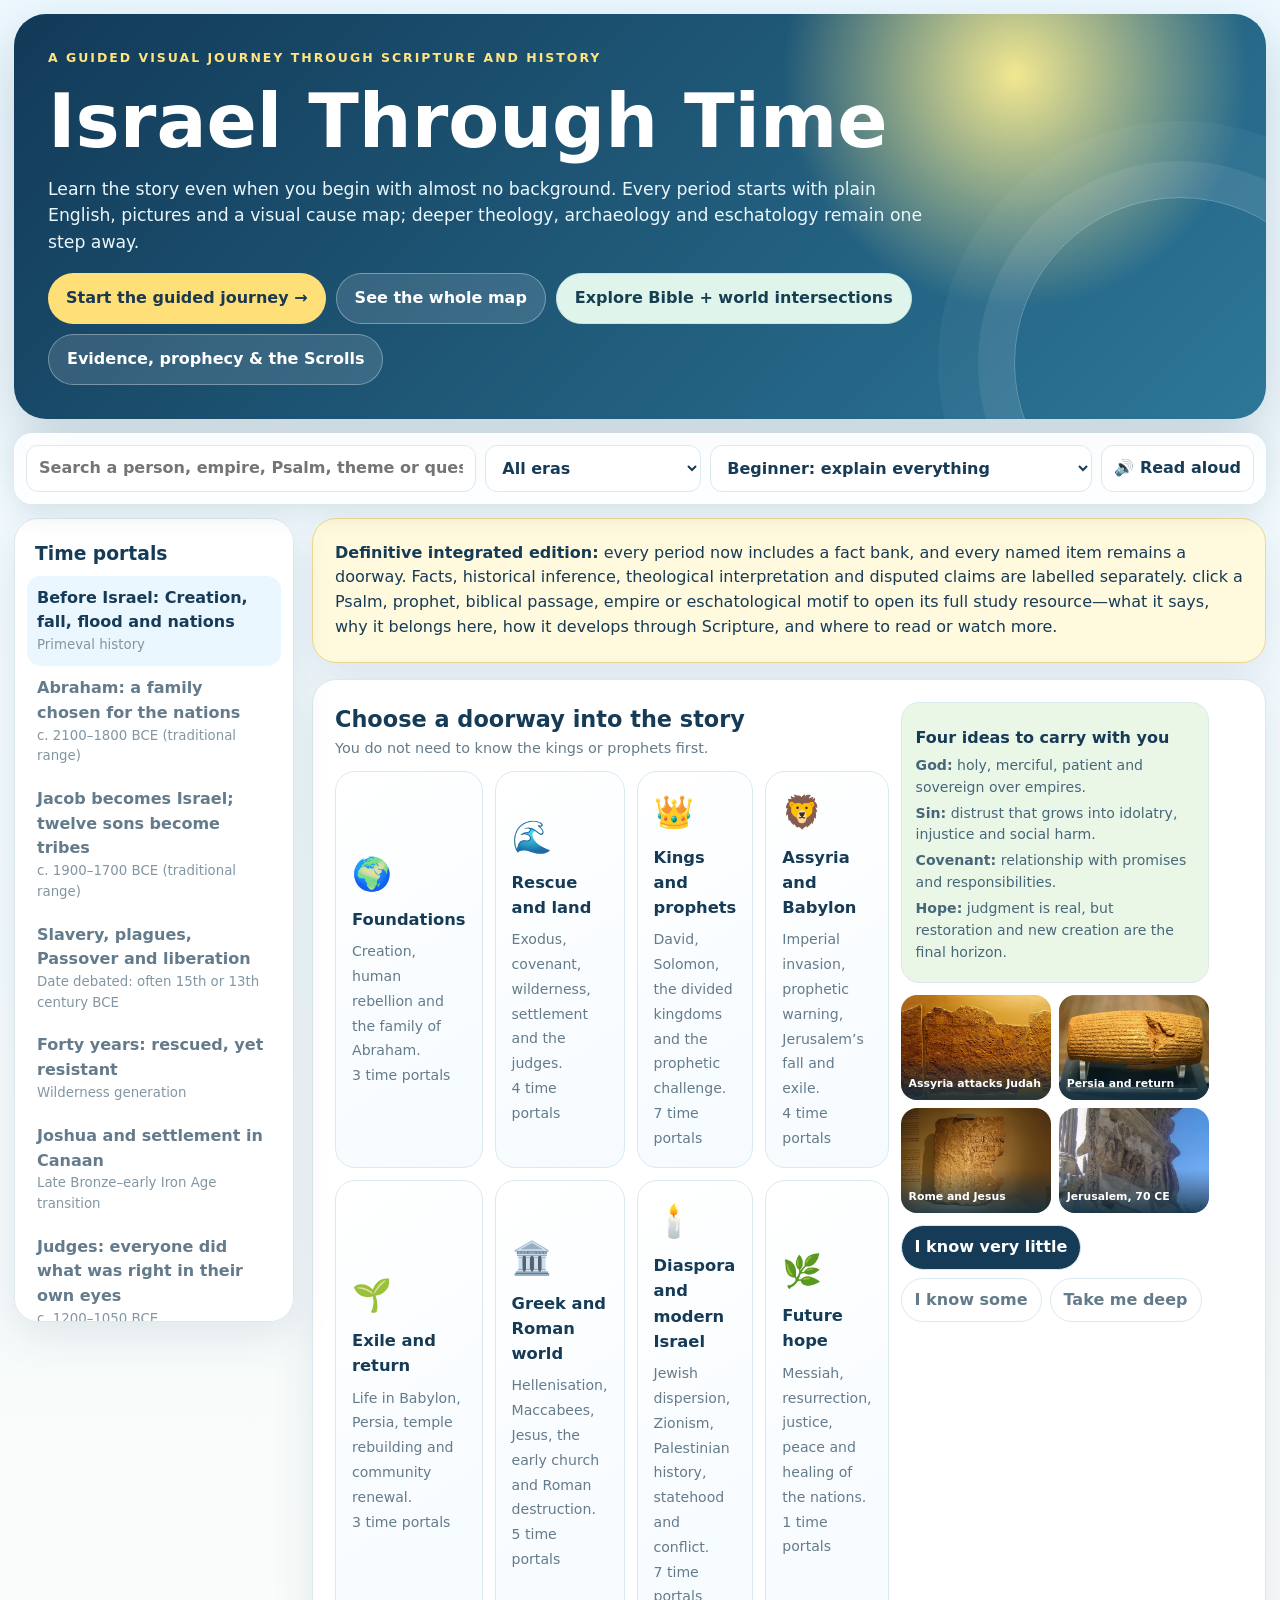
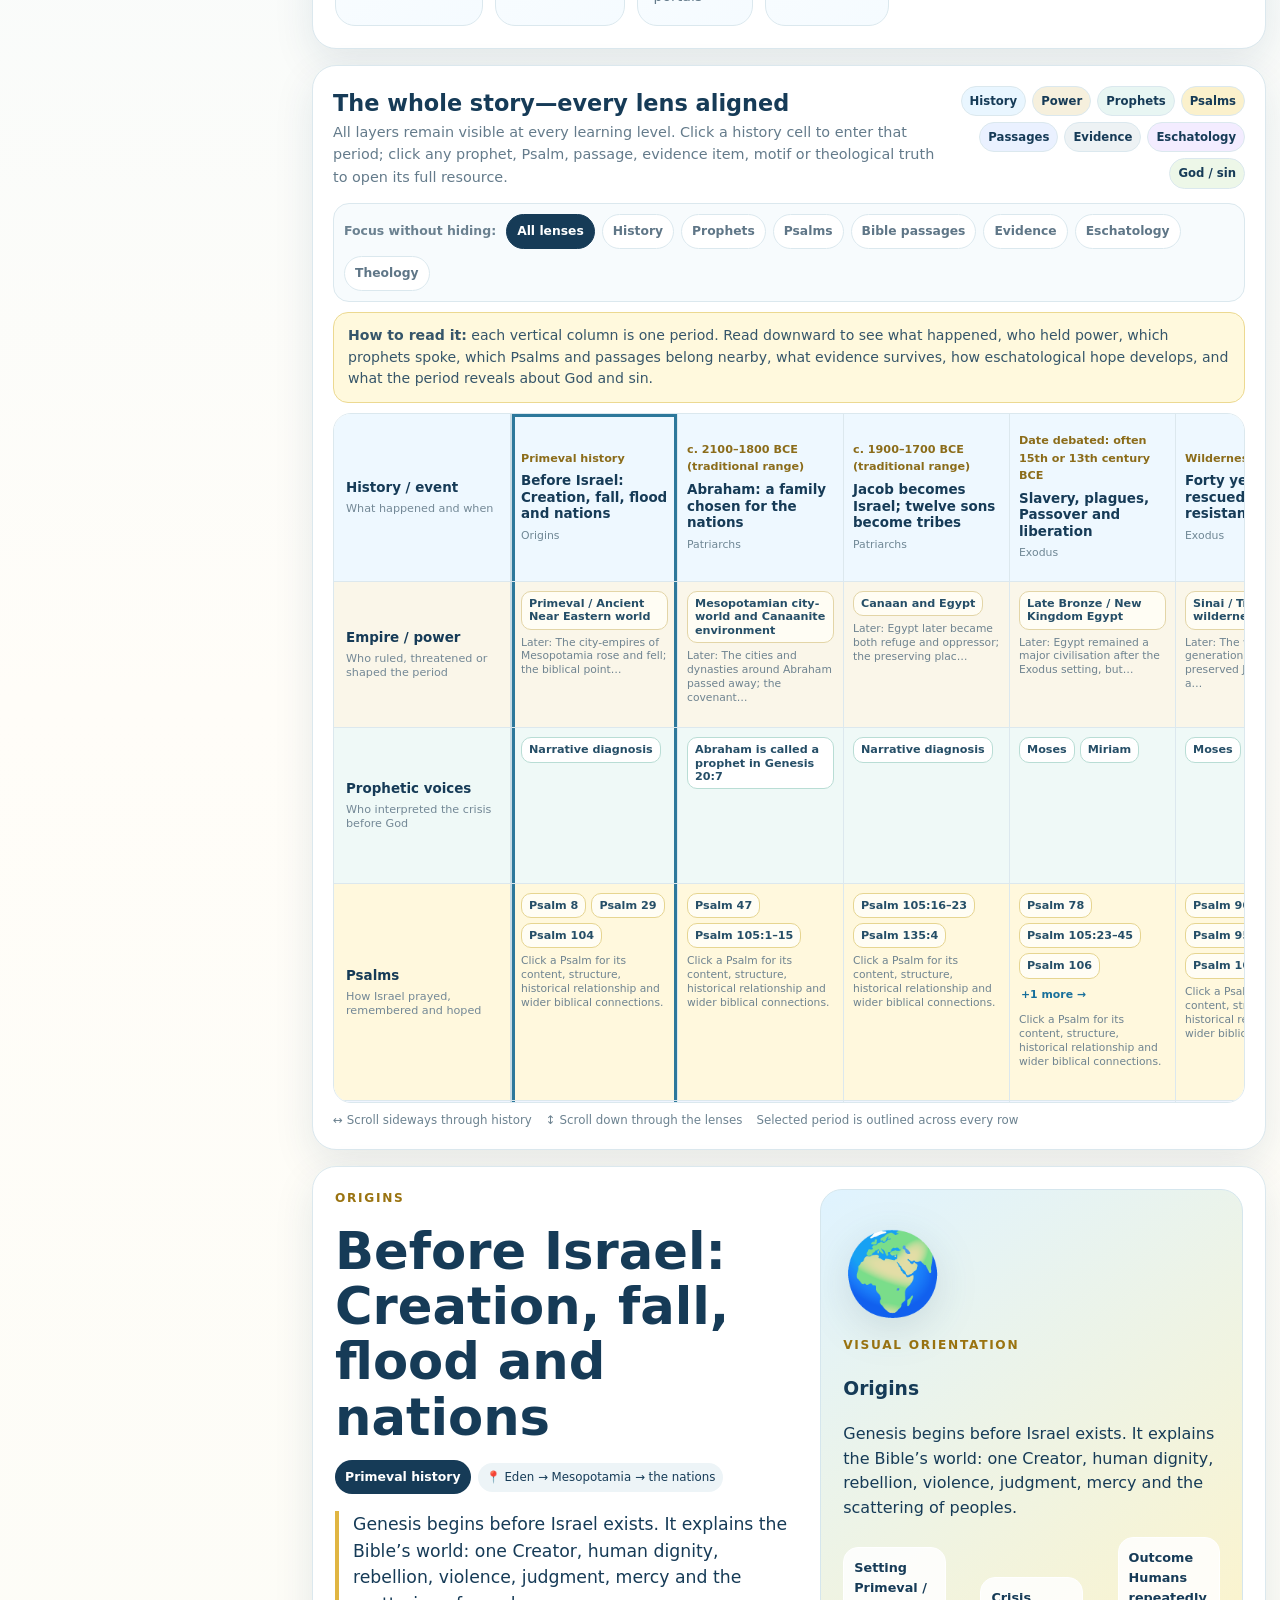
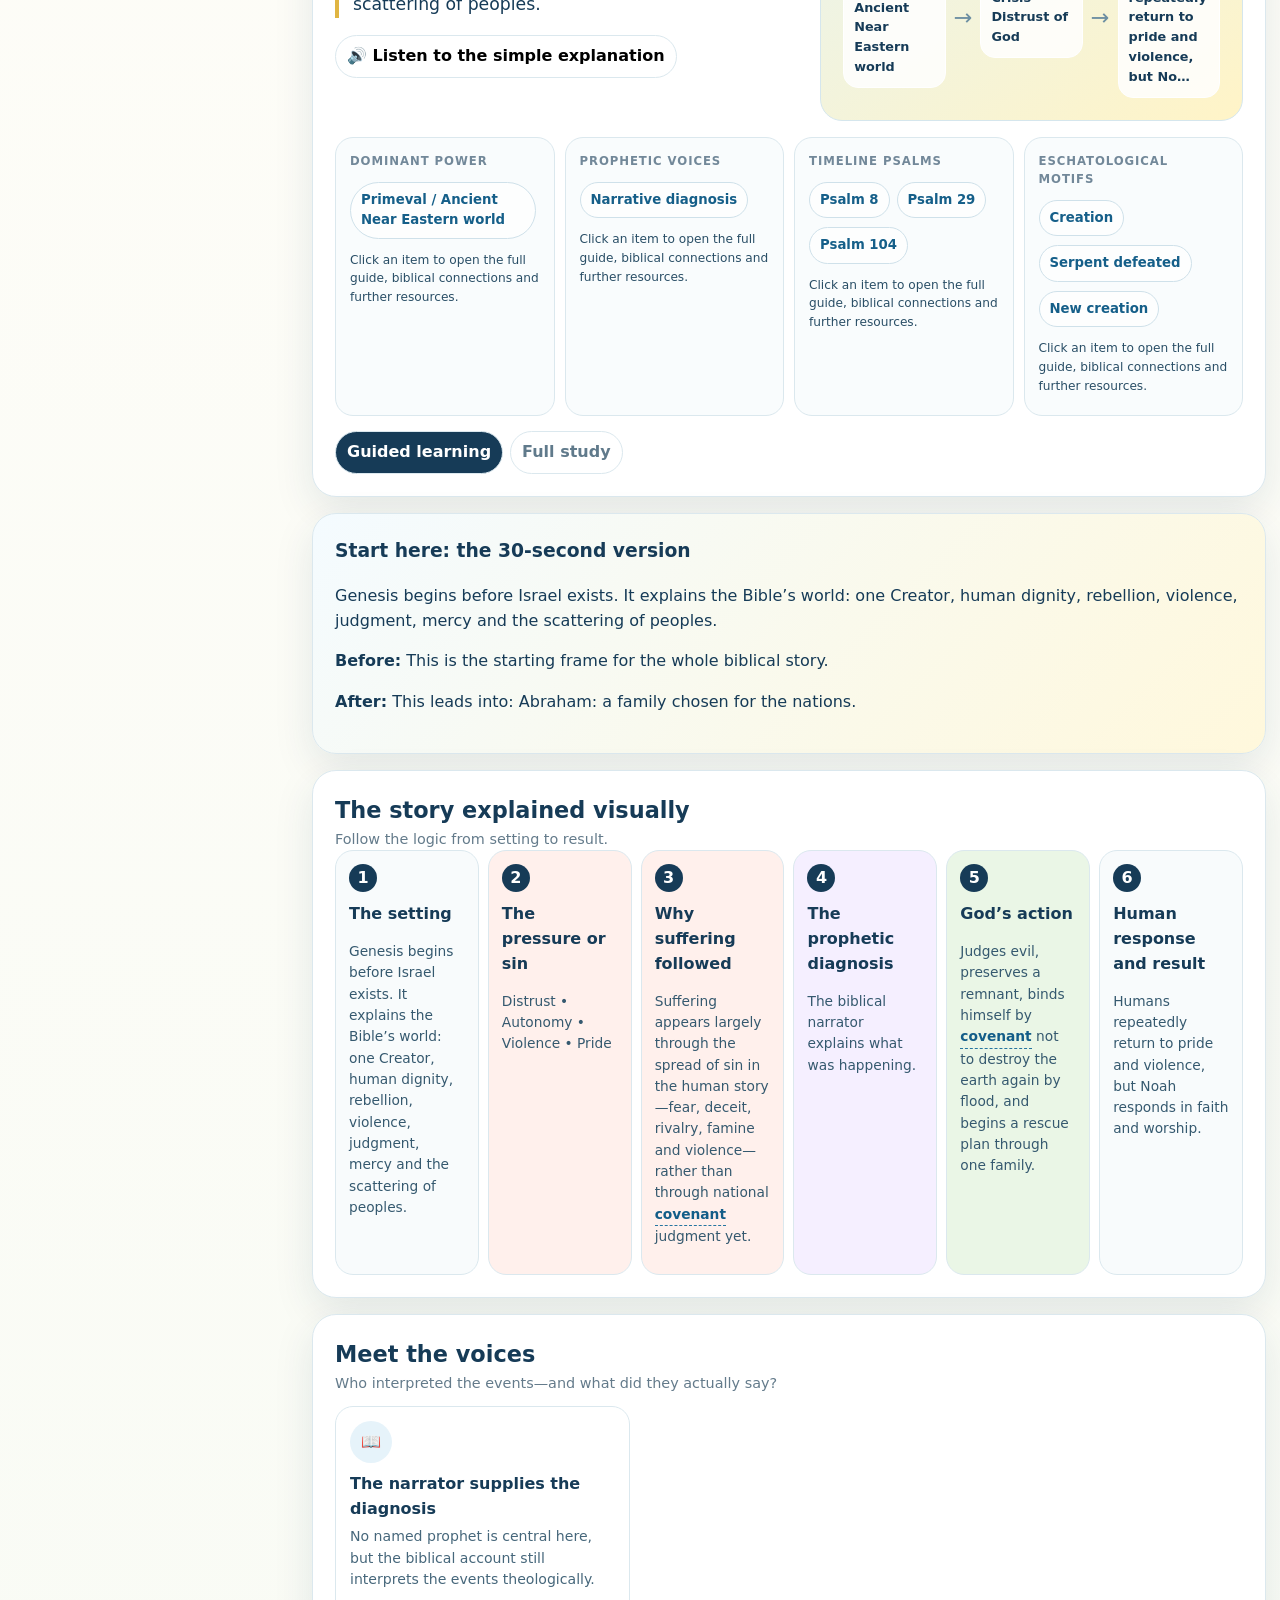
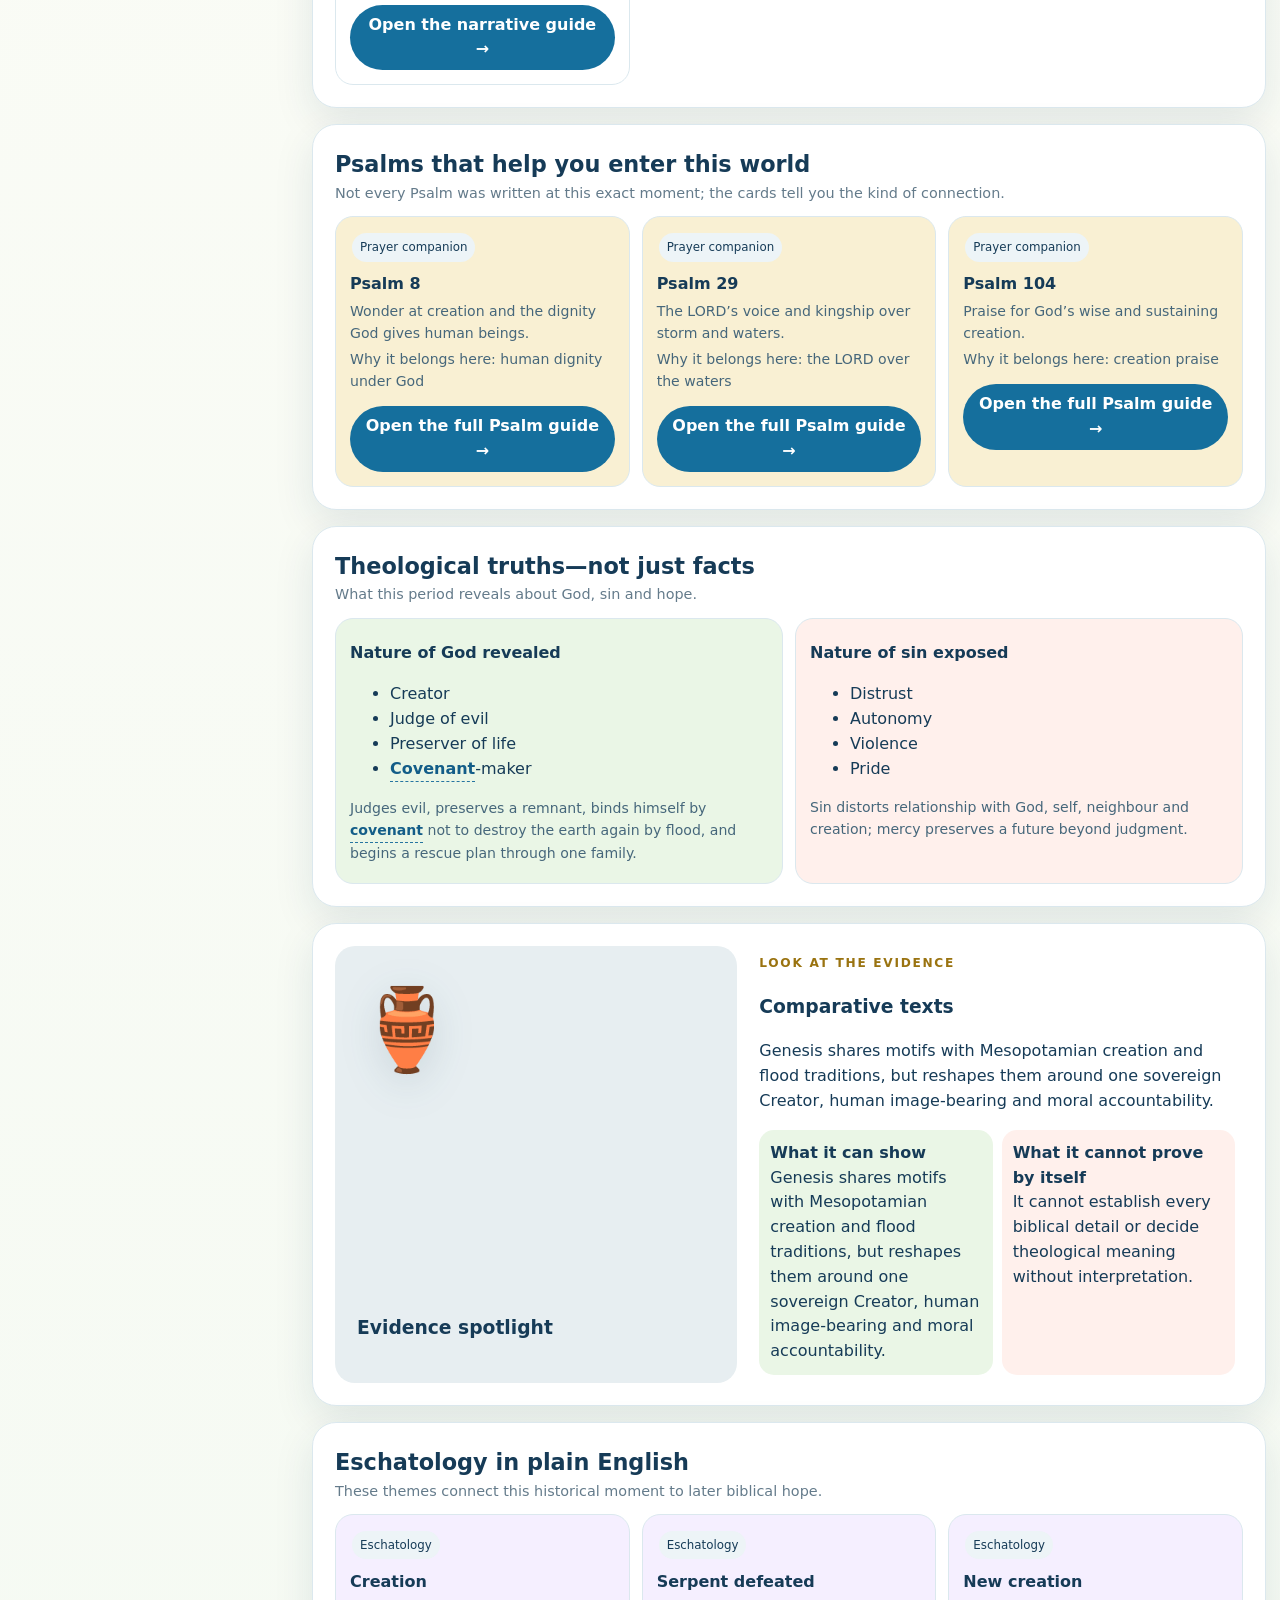
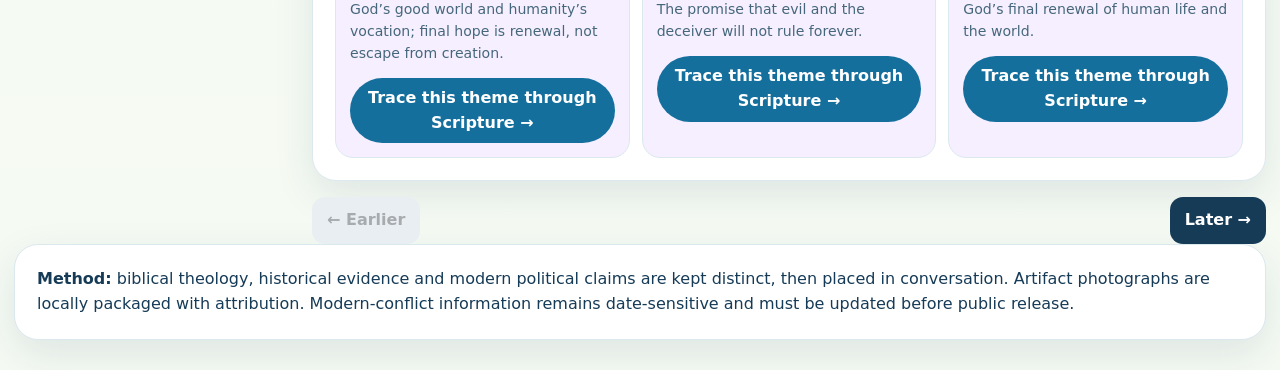
==== commit a5c30062: "Add files via upload" ====
--- a/Israel_History/index.html
+++ b/Israel_History/index.html
@@ -1,4 +1,4 @@
-<!doctype html><html lang="en"><head><meta charset="utf-8"><meta name="viewport" content="width=device-width,initial-scale=1"><meta name="theme-color" content="#163b57"><title>Israel Through Time — Unified All-Layers Study</title><link rel="preload" href="app-20260724d.js" as="script"><style>
+<!doctype html><html lang="en"><head><meta charset="utf-8"><meta name="viewport" content="width=device-width,initial-scale=1"><meta name="theme-color" content="#163b57"><title>Israel Through Time — Unified All-Layers Study</title><link rel="preload" href="app-20260725g.js" as="script"><style>
 :root{--ink:#163b57;--ink2:#254f69;--muted:#647b8b;--paper:#fffdf8;--card:#fff;--line:#dbe8ee;--sky:#eaf7ff;--sun:#ffe79a;--sage:#eaf6e6;--rose:#fff0ec;--purple:#f5efff;--gold:#f9f0d3;--teal:#e6f6f4;--shadow:0 14px 40px rgba(22,59,87,.1);--radius:24px}*{box-sizing:border-box}html{scroll-behavior:smooth}body{margin:0;background:linear-gradient(180deg,#edf8ff 0,#fffdf8 34%,#f5faf3 100%);font-family:Inter,ui-sans-serif,system-ui,-apple-system,Segoe UI,Roboto,Arial;color:var(--ink);line-height:1.55}button,input,select{font:inherit}button{cursor:pointer}a{color:#145f8e}.app{max-width:1440px;margin:auto;padding:14px}.hero{position:relative;overflow:hidden;border-radius:32px;padding:34px;background:radial-gradient(circle at 80% 15%,rgba(255,240,145,.94),transparent 22%),linear-gradient(135deg,#123a58,#2d7798);color:#fff;box-shadow:0 24px 60px rgba(22,59,87,.2)}.hero:after{content:"";pointer-events:none;position:absolute;right:-80px;bottom:-110px;width:330px;height:330px;border-radius:50%;border:1px solid #ffffff44;box-shadow:0 0 0 36px #ffffff12,0 0 0 76px #ffffff0a}.eyebrow{text-transform:uppercase;letter-spacing:.16em;font-size:.78rem;font-weight:900;color:#ffe47f}.hero h1{font-size:clamp(2.2rem,5.8vw,5rem);line-height:.96;max-width:900px;margin:.25em 0}.hero p{max-width:880px;color:#eaf7fc;font-size:1.08rem}.heroActions{position:relative;z-index:2;display:flex;gap:10px;flex-wrap:wrap}.primary,.secondary{border:0;border-radius:999px;padding:12px 18px;font-weight:900}.primary{background:#ffe078;color:#1a3950}.secondary{background:#ffffff20;color:#fff;border:1px solid #ffffff55}.toolbar{position:sticky;top:0;z-index:30;margin:14px 0;padding:11px;background:#ffffffdf;backdrop-filter:blur(15px);border:1px solid #fff;border-radius:18px;box-shadow:0 8px 28px rgba(22,59,87,.12);display:grid;grid-template-columns:1fr auto auto auto;gap:9px}.toolbar input,.toolbar select,.toolbar button{border:1px solid var(--line);background:#fff;border-radius:12px;padding:10px 12px;color:var(--ink);font-weight:750}.shell{display:grid;grid-template-columns:280px 1fr;gap:18px}.side{position:sticky;top:82px;height:calc(100vh - 96px);overflow:auto;background:#fff;border:1px solid var(--line);border-radius:24px;padding:12px;box-shadow:var(--shadow)}.side h3{margin:8px}.portalBtn{width:100%;border:0;background:transparent;border-radius:14px;padding:10px;text-align:left;color:var(--muted)}.portalBtn:hover,.portalBtn.active{background:var(--sky);color:var(--ink)}.portalBtn small{display:block;color:#8296a3}.main{min-width:0}.card{background:#fff;border:1px solid var(--line);border-radius:var(--radius);padding:22px;box-shadow:var(--shadow);margin-bottom:16px}.notice{background:#fff9dd;border-color:#ecd991}.welcomeGrid,.epochGrid,.twoCol,.threeCol,.fourCol{display:grid;gap:12px}.welcomeGrid{grid-template-columns:1.1fr .9fr}.epochGrid{grid-template-columns:repeat(4,1fr)}.twoCol{grid-template-columns:1fr 1fr}.threeCol{grid-template-columns:repeat(3,1fr)}.fourCol{grid-template-columns:repeat(4,1fr)}.epoch{border:1px solid var(--line);border-radius:20px;padding:16px;background:linear-gradient(145deg,#fff,#f5fbff);text-align:left;color:var(--ink);min-height:150px}.epoch .icon{font-size:2rem}.epoch strong{display:block;font-size:1.02rem;margin:7px 0}.epoch span{font-size:.88rem;color:var(--muted)}.epoch:hover{transform:translateY(-2px);box-shadow:var(--shadow)}.collage{display:grid;grid-template-columns:1fr 1fr;gap:8px;margin-top:12px}.collage figure{margin:0;height:105px;border-radius:16px;overflow:hidden;position:relative;background:#e7eef1}.collage img{width:100%;height:100%;object-fit:cover}.collage figcaption{position:absolute;inset:auto 0 0;padding:20px 8px 7px;background:linear-gradient(transparent,#102f43dd);color:#fff;font-size:.68rem;font-weight:800}.learningModes{display:flex;gap:8px;flex-wrap:wrap}.modeBtn{border:1px solid var(--line);border-radius:999px;background:#fff;padding:9px 13px;font-weight:850;color:var(--muted)}.modeBtn.active{background:var(--ink);color:#fff}.masterTimeline{overflow:auto;padding-bottom:10px}.timelineTrack{display:flex;min-width:2600px;align-items:stretch;gap:8px}.timeStop{width:150px;flex:none;border:1px solid var(--line);background:#f9fcfd;border-radius:17px;padding:10px;text-align:left;color:var(--ink);position:relative}.timeStop:before{content:"";position:absolute;width:8px;height:2px;background:#aec7d5;left:-9px;top:43px}.timeStop:first-child:before{display:none}.timeStop.active{background:linear-gradient(180deg,#ddf2ff,#fff4c9);border-color:#9bc7dc}.timeStop .year{font-size:.72rem;font-weight:900;color:#8a6e22}.timeStop .name{font-size:.82rem;font-weight:850;line-height:1.25;margin-top:5px}.laneGuide{display:flex;gap:8px;flex-wrap:wrap;font-size:.78rem}.laneGuide span{padding:5px 8px;border-radius:999px;background:#eef5f8}.portalHero{display:grid;grid-template-columns:1.05fr .95fr;gap:18px;align-items:stretch}.portalTitle h2{font-size:clamp(1.8rem,4vw,3.2rem);line-height:1.08;margin:.3em 0}.era{font-size:.76rem;text-transform:uppercase;letter-spacing:.14em;font-weight:900;color:#9a7310}.date{display:inline-block;background:var(--ink);color:#fff;border-radius:999px;padding:7px 10px;font-size:.78rem;font-weight:900}.summary{border-left:4px solid #e0b542;padding-left:14px;font-size:1.08rem}.visualStage{min-height:330px;border-radius:22px;overflow:hidden;position:relative;background:linear-gradient(145deg,#dff3ff,#fff4c7);border:1px solid #d5e6ed}.visualStage img{width:100%;height:100%;object-fit:cover;display:block}.visualStage .shade{position:absolute;inset:auto 0 0;padding:56px 16px 14px;background:linear-gradient(transparent,rgba(10,35,52,.88));color:#fff}.visualStage .shade strong{font-size:1.08rem}.visualStage .credit{font-size:.68rem;color:#dcecf4}.illustration{height:100%;min-height:330px;padding:22px;display:flex;flex-direction:column;justify-content:space-between}.illustration .bigIcon{font-size:5rem;filter:drop-shadow(0 10px 20px #18425d22)}.route{display:grid;grid-template-columns:1fr auto 1fr auto 1fr;gap:8px;align-items:center}.routeNode{background:#ffffffd9;border:1px solid #ffffff;border-radius:15px;padding:10px;font-size:.8rem;font-weight:800}.routeArrow{font-size:1.4rem;color:#6d8fa2}.starter{background:linear-gradient(135deg,#f4fbff,#fff8dc)}.starter h3{margin-top:0}.quickFacts{display:grid;grid-template-columns:repeat(4,1fr);gap:10px}.fact{border:1px solid var(--line);border-radius:18px;padding:14px;background:#f9fcfd;min-height:145px}.fact strong.label{display:block;text-transform:uppercase;letter-spacing:.08em;font-size:.73rem;color:#728899}.fact p{margin:.45em 0;color:#294e66}.explainLink{border:0;background:transparent;padding:0;color:#15709e;font-weight:850;font-size:.82rem}.storyStrip{display:grid;grid-template-columns:repeat(6,1fr);gap:9px}.storyStep{border-radius:18px;padding:13px;border:1px solid var(--line);background:#f8fbfc;position:relative;min-height:165px}.storyStep.bad{background:var(--rose)}.storyStep.good{background:var(--sage)}.storyStep.purple{background:var(--purple)}.storyStep .n{width:28px;height:28px;border-radius:50%;display:grid;place-items:center;background:var(--ink);color:#fff;font-weight:900}.storyStep h4{margin:.65em 0 .35em}.storyStep p{font-size:.86rem;color:#35596f}.sectionHead{display:flex;align-items:end;justify-content:space-between;gap:12px}.sectionHead h3{font-size:1.4rem;margin:0}.sectionHead p{margin:0;color:var(--muted);font-size:.9rem}.personCard,.psalmCard,.motifCard,.evidenceCard,.truthCard{border:1px solid var(--line);border-radius:18px;padding:14px;background:#fff}.personCard .avatar{width:42px;height:42px;border-radius:50%;display:grid;place-items:center;background:#e6f3fa;font-weight:900}.personCard h4,.psalmCard h4,.motifCard h4,.evidenceCard h4,.truthCard h4{margin:.55em 0 .25em}.personCard p,.psalmCard p,.motifCard p,.evidenceCard p,.truthCard p{margin:.3em 0;color:#46677b;font-size:.88rem}.badge{display:inline-block;border-radius:999px;background:#edf4f7;padding:5px 8px;font-size:.74rem;margin:2px}.psalmCard{background:var(--gold)}.motifCard{background:var(--purple)}.truthCard.god{background:var(--sage)}.truthCard.sin{background:var(--rose)}.evidenceCard{background:#f8fbfc}.confidence{display:inline-block;padding:5px 8px;border-radius:999px;background:#e8f1f5;font-size:.72rem;font-weight:900}.artifact{display:grid;grid-template-columns:.9fr 1.1fr;gap:14px;align-items:stretch}.artifact figure{margin:0;overflow:hidden;border-radius:20px;background:#e7eef1;min-height:260px}.artifact img{width:100%;height:100%;object-fit:cover}.artifactText{padding:8px}.claimGrid{display:grid;grid-template-columns:1fr 1fr;gap:9px}.claim{border-radius:15px;padding:11px;background:var(--sage)}.claim.no{background:var(--rose)}.tabs{display:flex;gap:7px;flex-wrap:wrap;margin-top:15px}.tab{border:1px solid var(--line);background:#fff;border-radius:999px;padding:8px 11px;font-weight:850;color:#607a8b}.tab.active{background:var(--ink);color:#fff}.tabbody{margin-top:12px;border-radius:18px;background:#fafcfd;padding:16px}.accordion{border:1px solid var(--line);border-radius:16px;margin:9px 0;overflow:hidden;background:#fff}.accordion summary{padding:13px 15px;font-weight:900;cursor:pointer}.accordion .inside{padding:0 15px 15px}.lensGrid{display:grid;grid-template-columns:repeat(3,1fr);gap:10px}.lens{border-radius:18px;padding:14px;background:#f7fbfd;border:1px solid var(--line)}.lens small{font-weight:900;color:#789}.glossaryTerm{border:0;border-bottom:1px dashed #2675a0;background:transparent;color:#135d88;padding:0;font-weight:800}.sourceCard{border:1px solid var(--line);border-radius:15px;padding:13px;background:#fff}.sourceCard h4{margin:.3em 0}.sourceCard p{font-size:.86rem;color:var(--muted)}.controls{display:flex;justify-content:space-between;gap:10px}.nav{border:0;border-radius:13px;padding:11px 15px;font-weight:900}.prev{background:#e8eef2}.next{background:var(--ink);color:#fff}.modal{position:fixed;inset:0;background:#0d2e4099;display:none;align-items:center;justify-content:center;padding:18px;z-index:80;overscroll-behavior:contain}.modal.open{display:flex}.modalBox{position:relative;max-width:620px;width:100%;max-height:min(92vh,900px);overflow:auto;overscroll-behavior:contain;touch-action:pan-y;background:#fff;border-radius:24px;padding:22px;box-shadow:0 25px 70px #0004}.close{float:right;border:0;background:#edf3f6;border-radius:50%;width:44px;height:44px;font-weight:900;touch-action:manipulation}.modalPrimaryClose{position:absolute;top:12px;right:12px;z-index:20;float:none}.modalBox.resourceBox>.modalPrimaryClose{display:none}.modal-open{overflow:hidden}.modal-open .modal{touch-action:none}.modal-open .modalBox{touch-action:pan-y}button,summary{touch-action:manipulation}.readBtn{border:1px solid var(--line);background:#fff;border-radius:999px;padding:8px 11px;font-weight:850}.micro{font-size:.8rem;color:var(--muted)}.hidden{display:none!important}.advancedOnly{display:none}.level-scholar .advancedOnly{display:block}.level-beginner .explorerOnly,.level-beginner .advancedOnly{display:none}.level-explorer .advancedOnly{display:none}.level-scholar .explorerOnly{display:block}.level-beginner .beginnerHide{display:none}.level-explorer .beginnerHide,.level-scholar .beginnerHide{display:block}@media(max-width:1100px){.epochGrid{grid-template-columns:repeat(3,1fr)}.storyStrip{grid-template-columns:repeat(3,1fr)}.quickFacts{grid-template-columns:repeat(2,1fr)}.fourCol{grid-template-columns:repeat(2,1fr)}}@media(max-width:850px){.toolbar{grid-template-columns:1fr 1fr}.toolbar input{grid-column:1/-1}.shell{display:block}.side{position:relative;top:auto;height:auto;max-height:260px;margin-bottom:14px}.welcomeGrid,.portalHero,.artifact{grid-template-columns:1fr}.epochGrid{grid-template-columns:repeat(2,1fr)}.threeCol,.lensGrid{grid-template-columns:1fr 1fr}.storyStrip{grid-template-columns:1fr 1fr}.visualStage{min-height:280px}}@media(max-width:560px){.app{padding:8px}.hero{padding:25px 18px;border-radius:24px}.epochGrid,.twoCol,.threeCol,.fourCol,.quickFacts,.storyStrip,.lensGrid,.claimGrid{grid-template-columns:1fr}.toolbar{grid-template-columns:1fr}.toolbar input{grid-column:auto}.card{padding:16px}.portalTitle h2{font-size:2rem}.fact{min-height:auto}}
 
 .resourceChip{border:1px solid #cfe1ea;background:#fff;border-radius:999px;padding:7px 10px;margin:3px 4px 3px 0;color:#155f89;font-weight:850;font-size:.83rem;text-align:left;transition:.15s}.resourceChip:hover,.resourceChip:focus{background:#e8f6ff;border-color:#7eb7d4;transform:translateY(-1px)}
@@ -40,7 +40,7 @@
   .mobileArtifact{margin:8px 0 12px;border-radius:16px;overflow:hidden;background:#e9eff2}.mobileArtifact img{width:100%;max-height:240px;object-fit:cover;display:block}.mobileArtifact figcaption{padding:10px;font-size:.8rem;color:#526d7e}
   .mobileLens{padding:11px;border-radius:14px;background:#f8fbfd;border:1px solid #e1ebef;margin:7px 0}.mobileLens strong{display:block;font-size:.78rem;text-transform:uppercase;letter-spacing:.06em;color:#728794}.mobileLens p{margin:.3em 0}
   .mobilePeriodNav{display:grid;grid-template-columns:1fr 1fr;gap:9px}.mobilePeriodNav button{min-height:50px;border:0;border-radius:14px;font-weight:900}.mobilePrev{background:#e8eff3;color:var(--ink)}.mobileNext{background:var(--ink);color:#fff}
-  .mobileBottomNav{display:grid;position:fixed;z-index:60;left:8px;right:8px;bottom:calc(8px + env(safe-area-inset-bottom));grid-template-columns:repeat(4,1fr);background:rgba(255,255,255,.96);backdrop-filter:blur(16px);border:1px solid #fff;border-radius:20px;padding:6px;box-shadow:0 12px 36px rgba(14,45,66,.24)}.mobileBottomNav button{min-height:55px;border:0;background:transparent;border-radius:15px;color:#607989;font-size:.72rem;font-weight:850;display:grid;place-items:center;gap:1px}.mobileBottomNav button span{font-size:1.2rem}.mobileBottomNav button.active{background:var(--ink);color:#fff}
+  .mobileBottomNav{display:grid;position:fixed;z-index:60;left:8px;right:8px;bottom:calc(8px + env(safe-area-inset-bottom));grid-template-columns:repeat(5,1fr);background:rgba(255,255,255,.96);backdrop-filter:blur(16px);border:1px solid #fff;border-radius:20px;padding:6px;box-shadow:0 12px 36px rgba(14,45,66,.24)}.mobileBottomNav button{min-height:55px;border:0;background:transparent;border-radius:15px;color:#607989;font-size:.72rem;font-weight:850;display:grid;place-items:center;gap:1px}.mobileBottomNav button span{font-size:1.2rem}.mobileBottomNav button.active{background:var(--ink);color:#fff}
   .mobileTimelineList{display:grid;gap:8px}.mobileTimelinePeriod{width:100%;min-height:78px;border:1px solid var(--line);border-radius:16px;background:#fff;text-align:left;padding:12px;color:var(--ink);display:grid;grid-template-columns:38px 1fr;gap:10px}.mobileTimelinePeriod.active{background:linear-gradient(135deg,#e7f6ff,#fff6cf);border-color:#a8cfdf}.periodNum{width:36px;height:36px;border-radius:12px;background:#eaf2f6;display:grid;place-items:center;font-weight:900}.mobileTimelinePeriod small{display:block;color:#7d8f99}.mobileEraHead{margin:18px 2px 7px;font-size:.78rem;text-transform:uppercase;letter-spacing:.12em;color:#92700e}
   .mobileSearch{margin-bottom:10px}.mobileSearch input{width:100%;min-height:48px;border:1px solid var(--line);border-radius:14px;padding:11px;font:inherit}
   .themeSection{margin-bottom:16px}.themeSection h3{margin-bottom:7px}.traceChip{display:inline-flex;min-height:44px;align-items:center;border:1px solid var(--line);background:#fff;border-radius:999px;padding:9px 12px;margin:4px 3px 4px 0;color:var(--ink);font-weight:800}.traceChip small{margin-left:6px;color:#7c909c}.themeSection.motifs .traceChip{background:#faf7ff;border-color:#d9c9ee}.themeSection.god .traceChip{background:#f6fff2;border-color:#c8dfbd}.themeSection.sin .traceChip{background:#fff7f4;border-color:#e9c8bf}
@@ -74,7 +74,27 @@
 html.whole-map-open,html.whole-map-open body{overflow:hidden}
 @media(max-width:540px){.wholeMapDialog{width:100vw}.wholeMapHeader{padding:20px 64px 15px 18px}.wholeMapFooter{grid-template-columns:1fr}.wholeMapPeriod{min-height:82px}.wholeMapPeriodText span{white-space:normal;display:-webkit-box;-webkit-line-clamp:2;-webkit-box-orient:vertical}}
 @media(min-width:900px){.wholeMapDialog{width:min(760px,88vw);height:min(92dvh,900px);margin:auto;border-radius:28px}.wholeMapHeader{border-radius:28px 28px 0 0}}
-</style></head><body class="level-beginner"><div class="app"><header class="hero"><div class="eyebrow">A guided visual journey through Scripture and history</div><h1>Israel Through Time</h1><p>Learn the story even when you begin with almost no background. Every period starts with plain English, pictures and a visual cause map; deeper theology, archaeology and eschatology remain one step away.</p><div class="heroActions"><button class="primary" onclick="startJourney()">Start the guided journey →</button><button id="wholeMapButtonV4" type="button" class="secondary" onclick="return openWholeMapDialog(event)">See the whole map</button></div></header><div class="toolbar"><input id="search" placeholder="Search a person, empire, Psalm, theme or question…"><select id="eraFilter"><option value="">All eras</option></select><select id="level"><option value="beginner">Beginner: explain everything</option><option value="explorer">Explorer: show more connections</option><option value="scholar">Scholar: full frameworks and sources</option></select><button id="readPage">🔊 Read aloud</button></div><div class="shell"><aside class="side"><h3>Time portals</h3><div id="rail"></div></aside><main class="main"><section class="card notice"><strong>Every named item is now a doorway:</strong> click a Psalm, prophet, biblical passage, empire or eschatological motif to open its full study resource—what it says, why it belongs here, how it develops through Scripture, and where to read or watch more.</section><section id="journeyMap" class="card"><div class="welcomeGrid"><div><div class="sectionHead"><div><h3>Choose a doorway into the story</h3><p>You do not need to know the kings or prophets first.</p></div></div><div id="epochGrid" class="epochGrid" style="margin-top:12px"></div></div><div><div class="truthCard god"><h4>Four ideas to carry with you</h4><p><strong>God:</strong> holy, merciful, patient and sovereign over empires.</p><p><strong>Sin:</strong> distrust that grows into idolatry, injustice and social harm.</p><p><strong>Covenant:</strong> relationship with promises and responsibilities.</p><p><strong>Hope:</strong> judgment is real, but restoration and new creation are the final horizon.</p></div><div class="collage"><figure><img src="assets/lachish_relief.webp" alt="Lachish relief"><figcaption>Assyria attacks Judah</figcaption></figure><figure><img src="assets/cyrus_cylinder.webp" alt="Cyrus Cylinder"><figcaption>Persia and return</figcaption></figure><figure><img src="assets/pilate_stone.webp" alt="Pilate inscription"><figcaption>Rome and Jesus</figcaption></figure><figure><img src="assets/arch_titus.webp" alt="Arch of Titus"><figcaption>Jerusalem, 70 CE</figcaption></figure></div><div class="learningModes" style="margin-top:12px"><button class="modeBtn active" data-level="beginner">I know very little</button><button class="modeBtn" data-level="explorer">I know some</button><button class="modeBtn" data-level="scholar">Take me deep</button></div></div></div></section><section class="card timelineCard"><div class="sectionHead timelineHead"><div><h3>The whole story—every lens aligned</h3><p>All layers remain visible at every learning level. Click a history cell to enter that period; click any prophet, Psalm, passage, evidence item, motif or theological truth to open its full resource.</p></div><div class="timelineKey"><span class="keyHistory">History</span><span class="keyPower">Power</span><span class="keyProphet">Prophets</span><span class="keyPsalm">Psalms</span><span class="keyPassage">Passages</span><span class="keyEvidence">Evidence</span><span class="keyEsch">Eschatology</span><span class="keyTheology">God / sin</span></div></div><div class="timelineFocusBar" aria-label="Timeline lane focus"><span>Focus without hiding:</span><button class="timelineFocus active" data-focus="all" onclick="setTimelineFocus('all')">All lenses</button><button class="timelineFocus" data-focus="event" onclick="setTimelineFocus('event')">History</button><button class="timelineFocus" data-focus="prophets" onclick="setTimelineFocus('prophets')">Prophets</button><button class="timelineFocus" data-focus="psalms" onclick="setTimelineFocus('psalms')">Psalms</button><button class="timelineFocus" data-focus="passages" onclick="setTimelineFocus('passages')">Bible passages</button><button class="timelineFocus" data-focus="evidence" onclick="setTimelineFocus('evidence')">Evidence</button><button class="timelineFocus" data-focus="esch" onclick="setTimelineFocus('esch')">Eschatology</button><button class="timelineFocus" data-focus="theology" onclick="setTimelineFocus('theology')">Theology</button></div><div class="timelineInstruction"><strong>How to read it:</strong> each vertical column is one period. Read downward to see what happened, who held power, which prophets spoke, which Psalms and passages belong nearby, what evidence survives, how eschatological hope develops, and what the period reveals about God and sin.</div><div id="layerViewport" class="layerViewport focus-all"><div id="timeline" class="layerGrid"></div></div><div class="timelineFoot"><span>↔ Scroll sideways through history</span><span>↕ Scroll down through the lenses</span><span>Selected period is outlined across every row</span></div></section><div id="portal"></div></main></div><section id="mobileExperience" class="mobileExperience" aria-live="polite"></section><button id="matrixReturn" class="matrixReturn" onclick="setMobileMatrix(false)">← Return to the mobile journey</button><nav id="mobileBottomNav" class="mobileBottomNav" aria-label="Mobile primary navigation"><button data-mobile-tab="journey" class="active" onclick="mobileSetTab('journey')"><span>🧭</span>Journey</button><button data-mobile-tab="timeline" onclick="mobileSetTab('timeline')"><span>🕰️</span>Timeline</button><button data-mobile-tab="themes" onclick="mobileSetTab('themes')"><span>🧵</span>Themes</button><button data-mobile-tab="library" onclick="mobileSetTab('library')"><span>📚</span>Library</button></nav><footer class="card"><strong>Method:</strong> biblical theology, historical evidence and modern political claims are kept distinct, then placed in conversation. Artifact photographs are locally packaged with attribution. Modern-conflict information remains date-sensitive and must be updated before public release.</footer></div><dialog id="wholeMapDialog" class="wholeMapDialog" aria-labelledby="wholeMapTitle">
+
+/* Bible–world intersections navigation path */
+.intersectionsDialog{width:min(1220px,96vw);height:min(94vh,1050px);padding:0;border:0;border-radius:28px;background:#f5faf8;color:var(--ink);box-shadow:0 28px 90px rgba(8,36,55,.35);overflow:hidden}.intersectionsDialog::backdrop{background:rgba(8,32,48,.74);backdrop-filter:blur(5px)}.intersectionsFrame{height:100%;display:grid;grid-template-rows:auto 1fr}.intersectionsDialogHead{display:flex;justify-content:space-between;align-items:center;gap:16px;padding:16px 20px;background:#123d59;color:#fff}.intersectionsDialogHead strong{font-size:1.18rem}.intersectionsDialogHead small{display:block;color:#d8edf6}.intersectionsClose{width:48px;height:48px;border:1px solid #ffffff55;border-radius:50%;background:#ffffff18;color:#fff;font-size:1.7rem;font-weight:500}.intersectionsDialogContent{overflow:auto;padding:18px}.intersections-open{overflow:hidden}
+.intersectionsHeroButton{background:#dff5eb!important;color:#173f54!important;border-color:#c8eadc!important}
+.intersectionsHub{display:grid;gap:16px;min-width:0;max-width:100%}.intersectionsHub>*{min-width:0;max-width:100%}.intersectionsHub h2,.intersectionsHub h3,.intersectionsHub h4,.intersectionsHub p{overflow-wrap:anywhere}.ixHero{display:grid;grid-template-columns:1.35fr .65fr;gap:18px;padding:26px;border-radius:25px;color:#fff;background:radial-gradient(circle at 82% 14%,rgba(255,228,121,.85),transparent 25%),linear-gradient(135deg,#123d59,#2c7a83)}.ixHero h2{font-size:clamp(1.85rem,4vw,3.5rem);line-height:1.04;margin:.25em 0}.ixHero p{max-width:780px;color:#e6f5f6}.ixKicker{font-size:.75rem;text-transform:uppercase;letter-spacing:.16em;font-weight:900;color:#ffe37b}.ixVerdict{align-self:center;padding:18px;border-radius:20px;background:#ffffff18;border:1px solid #ffffff3d;backdrop-filter:blur(8px)}.ixVerdict strong,.ixVerdict span,.ixVerdict small{display:block}.ixVerdict strong{color:#ffe37b;text-transform:uppercase;font-size:.72rem;letter-spacing:.11em}.ixVerdict span{font-size:1.25rem;font-weight:900;margin:.45em 0}.ixVerdict small{color:#e6f5f6}
+.ixRouteNav{position:sticky;top:-18px;z-index:4;display:flex;gap:8px;overflow:auto;padding:10px;background:#f5faf8e8;backdrop-filter:blur(12px);border-radius:18px;border:1px solid #fff}.ixRouteNav a{white-space:nowrap;text-decoration:none;padding:9px 12px;border-radius:999px;background:#fff;border:1px solid var(--line);color:var(--ink);font-size:.82rem;font-weight:850}
+.ixPanel{scroll-margin-top:72px;background:#fff;border:1px solid var(--line);border-radius:24px;padding:21px;box-shadow:var(--shadow)}.ixSectionHead{display:flex;gap:13px;align-items:flex-start;margin-bottom:15px}.ixSectionHead>span{width:39px;height:39px;flex:none;border-radius:13px;display:grid;place-items:center;background:#163f59;color:#fff;font-weight:900}.ixSectionHead h3{margin:0;font-size:1.45rem}.ixSectionHead p{margin:.2em 0 0;color:var(--muted)}
+.ixSixGrid{display:grid;grid-template-columns:repeat(3,1fr);gap:10px}.ixSixGrid>div{padding:15px;border-radius:17px;background:#f7fbfd;border:1px solid var(--line)}.ixSixGrid p{margin:.35em 0 0;color:#476779;font-size:.88rem}.ixMethodCallout{margin-top:12px;padding:14px;border-radius:16px;background:#fff7d7;border:1px solid #ecd98e}.ixLinks{display:flex;gap:7px;flex-wrap:wrap;margin-top:12px}.ixSource{display:inline-flex;align-items:center;min-height:38px;padding:7px 10px;border:1px solid #cfe1ea;background:#f3f9fc;border-radius:999px;text-decoration:none;font-size:.78rem;font-weight:800}
+.ixEvidenceScale{display:grid;gap:9px}.ixEvidenceRow{display:grid;grid-template-columns:105px 1fr;gap:12px;align-items:center;padding:11px;border:1px solid var(--line);border-radius:16px}.ixEvidenceRow p{margin:.2em 0 0;color:var(--muted);font-size:.86rem}.ixDensity{height:13px;border-radius:999px;background:#dae5ea;position:relative;overflow:hidden}.ixDensity:after{content:"";display:block;height:100%;border-radius:inherit;background:linear-gradient(90deg,#4ca7c7,#e2b640)}.ixDensity.sparse:after{width:18%}.ixDensity.context:after{width:34%}.ixDensity.bridge:after{width:58%}.ixDensity.dense:after{width:82%}.ixDensity.archive:after{width:100%}
+.ixCrossroads{display:grid;grid-template-columns:repeat(2,1fr);gap:12px}.ixIntersectionCard{border:1px solid var(--line);border-radius:20px;padding:16px;background:#fbfdfd}.ixIntersectionTop{display:flex;gap:12px;align-items:center}.ixIntersectionTop>span{width:48px;height:48px;display:grid;place-items:center;border-radius:15px;background:#e7f4f8;font-size:1.55rem}.ixIntersectionTop small{color:#8a6c1c;font-weight:900}.ixIntersectionTop h4{margin:.15em 0;font-size:1.07rem}.ixCompare{display:grid;grid-template-columns:1fr 1fr;gap:8px;margin-top:12px}.ixCompare>div,.ixMeeting,.ixLimit{border-radius:14px;padding:11px}.ixCompare>div{background:#f2f8fb}.ixCompare p,.ixMeeting p,.ixLimit p{margin:.3em 0 0;color:#46687a;font-size:.84rem}.ixMeeting{margin-top:8px;background:#eaf6e6}.ixLimit{margin-top:8px;background:#fff0ec}
+.ixLabGrid,.ixCurrentGrid{display:grid;grid-template-columns:repeat(2,1fr);gap:11px}.ixLabGrid article,.ixCurrentGrid article{padding:15px;border:1px solid var(--line);border-radius:19px;background:#f9fcfd}.ixLabGrid article>span{font-size:2rem}.ixLabGrid h4,.ixCurrentGrid h4{margin:.35em 0}.ixLabGrid p,.ixCurrentGrid p{margin:.35em 0;color:#46687a;font-size:.87rem}.ixWarning,.ixSourceDiscipline{margin-top:12px;padding:15px;border-radius:17px;background:#fff6d8;border:1px solid #ead58a}.ixWarning ol,.ixSourceDiscipline ol{margin:.5em 0 0;padding-left:20px}
+.ixContinuityFlow{display:flex;gap:8px;align-items:stretch;overflow:auto;padding-bottom:7px}.ixContinuityFlow span{min-width:150px;display:grid;place-items:center;text-align:center;padding:12px;border-radius:16px;background:#edf6fa;border:1px solid var(--line);font-weight:850;font-size:.84rem}.ixContinuityFlow i{display:grid;place-items:center;font-style:normal;color:#7d98a8;font-size:1.4rem}.ixContinuityGrid{display:grid;grid-template-columns:1fr 1fr;gap:10px;margin-top:12px}.ixContinuityGrid article{padding:15px;border-radius:18px}.ixContinuityGrid .yes{background:#eaf6e6}.ixContinuityGrid .no{background:#fff0ec}.ixContinuityGrid h4{margin:0}.ixContinuityGrid ul{margin:.55em 0 0;padding-left:19px}.ixPalestinian{margin-top:12px;padding:15px;border-radius:18px;background:#f5efff}.ixPalestinian p{margin:.4em 0 0}.ixCurrentDate{display:inline-block;margin-bottom:12px;padding:7px 11px;border-radius:999px;background:#163f59;color:#fff;font-size:.79rem}.ixClosing{padding:22px;border-radius:23px;background:linear-gradient(135deg,#e8f7ff,#fff4cc);border:1px solid var(--line)}.ixClosing h3{margin:0}.ixClosing p{margin:.45em 0 0}
+@media(max-width:900px){.ixHero,.ixSixGrid,.ixCrossroads{grid-template-columns:1fr}.ixHero{padding:20px}.ixCrossroads{gap:10px}.ixCompare,.ixLabGrid,.ixCurrentGrid,.ixContinuityGrid{grid-template-columns:1fr}.intersectionsDialog{width:100vw;height:100dvh;max-width:none;max-height:none;border-radius:0}.intersectionsDialogContent{padding:10px}.ixPanel{padding:16px}.ixRouteNav{top:-10px}.ixEvidenceRow{grid-template-columns:70px 1fr}}
+.mobileIx{padding-bottom:12px}.mobileIx .ixHero{border-radius:22px}.mobileIx .ixRouteNav{top:74px}.mobileIx .ixPanel{box-shadow:none}.mobileIx .ixSource{min-height:44px}.mobileIx .ixCrossroads{grid-template-columns:1fr}.mobileIx .ixContinuityFlow span{min-width:135px}
+
+.significanceDialog{border:0;padding:0;width:min(1180px,calc(100vw - 28px));height:min(94vh,1000px);border-radius:28px;background:#f7fbf8;color:var(--ink);box-shadow:0 28px 90px #102f4355}.significanceDialog::backdrop{background:rgba(6,26,39,.72);backdrop-filter:blur(5px)}.significanceFrame{height:100%;display:grid;grid-template-rows:auto 1fr;overflow:hidden}.significanceDialogHead{display:flex;align-items:center;justify-content:space-between;gap:16px;padding:16px 20px;background:#fff;border-bottom:1px solid var(--line)}.significanceDialogHead strong,.significanceDialogHead small{display:block}.significanceDialogHead small{color:var(--muted)}.significanceClose{width:48px;height:48px;border:0;border-radius:50%;background:#edf4f7;color:var(--ink);font-size:1.7rem}.significanceDialogContent{overflow:auto;padding:18px}.significanceHub{display:grid;gap:16px;min-width:0}.sigHero{display:grid;grid-template-columns:1.25fr .75fr;gap:18px;padding:28px;border-radius:28px;color:#fff;background:radial-gradient(circle at 84% 18%,rgba(255,224,112,.92),transparent 24%),linear-gradient(135deg,#153d5a,#397a74)}.sigKicker{text-transform:uppercase;letter-spacing:.15em;font-size:.75rem;font-weight:900;color:#ffe27c}.sigHero h2{font-size:clamp(2rem,4.7vw,4rem);line-height:1.02;margin:.25em 0}.sigHero p{color:#e9f7f3;max-width:760px}.sigHeroTruth{align-self:center;padding:18px;border:1px solid #ffffff42;border-radius:20px;background:#ffffff16}.sigHeroTruth strong,.sigHeroTruth span,.sigHeroTruth small{display:block}.sigHeroTruth strong{font-size:.72rem;text-transform:uppercase;letter-spacing:.1em;color:#ffe27c}.sigHeroTruth span{font-size:1.28rem;font-weight:900;margin:.45em 0}.sigHeroTruth small{color:#e9f7f3}.sigRouteNav{display:flex;gap:8px;overflow:auto;padding:2px}.sigRouteNav a{white-space:nowrap;text-decoration:none;background:#fff;border:1px solid var(--line);border-radius:999px;padding:9px 12px;font-weight:850}.sigPanel{background:#fff;border:1px solid var(--line);border-radius:24px;padding:22px;box-shadow:var(--shadow);scroll-margin-top:18px}.sigSectionHead{display:flex;gap:12px;align-items:flex-start;margin-bottom:15px}.sigSectionHead>span{width:42px;height:42px;border-radius:14px;display:grid;place-items:center;background:var(--ink);color:#fff;font-weight:900;flex:none}.sigSectionHead h3{margin:0;font-size:1.55rem}.sigSectionHead p{margin:.2em 0 0;color:var(--muted)}.sigStatePeople,.sigUniqueGrid,.sigTwoLens,.sigScrollGrid,.sigMeaningGrid{display:grid;grid-template-columns:repeat(2,1fr);gap:12px}.sigStatePeople article,.sigUniqueGrid article,.sigTwoLens article,.sigScrollGrid article,.sigMeaningGrid article{border:1px solid var(--line);border-radius:19px;padding:16px;background:#f9fcfd}.sigStatePeople article>span,.sigTwoLens article>span,.sigScrollGrid article>span{font-size:2rem}.sigStatePeople h4,.sigUniqueGrid h4,.sigTwoLens h4,.sigScrollGrid h4,.sigMeaningGrid h4{margin:.45em 0 .25em}.sigStatePeople p,.sigUniqueGrid p,.sigTwoLens p,.sigScrollGrid p,.sigMeaningGrid p{margin:.3em 0;color:#456679}.sigLinks{display:flex;flex-wrap:wrap;gap:8px;margin-top:14px}.sigSource{display:inline-block;text-decoration:none;border:1px solid #b9d5e2;background:#f3fbff;border-radius:999px;padding:8px 11px;font-size:.8rem;font-weight:850}.sigCauseWheel{display:grid;grid-template-columns:repeat(3,1fr);gap:12px;position:relative}.sigCauseWheel article{border:1px solid var(--line);border-radius:18px;padding:15px;background:linear-gradient(145deg,#fff,#f3faf8)}.sigCauseWheel article p{color:#456679;font-size:.9rem}.sigWheelCenter{grid-column:2;grid-row:1/3;align-self:center;justify-self:center;width:145px;height:145px;border-radius:50%;display:grid;place-items:center;align-content:center;background:linear-gradient(135deg,#163b57,#2e7d77);color:#fff;box-shadow:0 15px 35px #163b5730}.sigWheelCenter strong{font-size:1.35rem}.sigWheelCenter span{color:#ffe27c}.sigMethodCallout{margin-top:14px;padding:14px 16px;border-radius:16px;background:#fff8d9;border:1px solid #ecd889}.sigUniqueGrid .wide{grid-column:1/-1;background:#f0f8f2}.sigUniqueGrid ul{padding-left:20px;line-height:1.6}.sigVerdict{margin-top:14px;padding:15px 17px;border-radius:18px;border-left:5px solid #2f7c76;background:#edf8f4}.sigVerdict.gold{background:#fff8dd;border-color:#d9aa25}.sigVerdict.blue{background:#edf7ff;border-color:#3486b2}.sigVerdict.final{background:linear-gradient(135deg,#edf8f4,#fff8dc);border-color:#2f7c76}.sigVerdict strong{text-transform:uppercase;letter-spacing:.08em;font-size:.75rem}.sigVerdict p{margin:.4em 0}.sigProphecyMap{display:grid;grid-template-columns:repeat(3,1fr);gap:10px}.sigProphecyMap article{border:1px solid #ddd4ee;background:#f7f2ff;border-radius:18px;padding:14px}.sigProphecyMap article>span,.sigMeaningGrid article>span{width:30px;height:30px;border-radius:50%;display:grid;place-items:center;background:#6f5a91;color:#fff;font-weight:900}.sigProphecyMap h4{margin:.6em 0 .3em}.sigProphecyMap p{font-size:.88rem;color:#4f6170}.sigFulfilmentTests{margin-top:14px;padding:15px;border-radius:18px;background:#f7fbfd;border:1px solid var(--line)}.sigFulfilmentTests h4{margin:0 0 9px}.sigFulfilmentTests div{display:flex;flex-wrap:wrap;gap:7px}.sigFulfilmentTests span{padding:7px 10px;border-radius:999px;background:#fff;border:1px solid var(--line);font-size:.8rem;font-weight:850}.sigEvidenceLogic{display:grid;gap:9px}.sigLogicRow{display:grid;grid-template-columns:190px 28px 1fr;align-items:center;gap:8px;padding:12px;border-radius:16px;background:#f8fbfc;border:1px solid var(--line)}.sigLogicRow span{text-align:center;font-size:1.4rem;color:#7290a1}.sigLogicRow p{margin:0;color:#456679}.sigCompareTable{display:grid;grid-template-columns:.75fr 1fr 1fr;border:1px solid var(--line);border-radius:18px;overflow:hidden}.sigCompareTable>div{padding:11px;border-right:1px solid var(--line);border-bottom:1px solid var(--line);background:#fff}.sigCompareTable .head{background:#163b57;color:#fff;font-weight:900}.sigScrollHero{display:grid;grid-template-columns:1.25fr .75fr;gap:14px}.sigScrollHero figure{margin:0;border-radius:20px;overflow:hidden;background:#e8eef1;position:relative;min-height:300px}.sigScrollHero img{width:100%;height:100%;object-fit:cover}.sigScrollHero figcaption{position:absolute;inset:auto 0 0;padding:48px 14px 12px;background:linear-gradient(transparent,#102f43e8);color:#fff;font-size:.82rem}.sigScrollHero>div{display:grid;grid-template-columns:1fr 1fr;gap:10px}.sigScrollStat{border:1px solid var(--line);border-radius:18px;padding:14px;background:#f8fbfc;display:flex;flex-direction:column;justify-content:center}.sigScrollStat strong{font-size:1.45rem}.sigScrollStat span{color:var(--muted);font-size:.82rem}.sigScrollGrid{margin-top:14px}.sigScrollNuance{margin-top:14px;padding:16px;border-radius:20px;background:#f8fbfc;border:1px solid var(--line)}.sigDoDont{display:grid;grid-template-columns:1fr 1fr;gap:10px}.sigDoDont>div{padding:14px;border-radius:16px;background:#eaf6e6}.sigDoDont>div+div{background:#fff0ec}.sigDoDont ul{padding-left:18px}.sigMeaningGrid{grid-template-columns:repeat(3,1fr)}.sigCurrentCaution{margin-top:14px;padding:16px;border-radius:18px;background:#fff0ec;border:1px solid #f0d4cb}.ixCompanionRoute{display:flex;justify-content:space-between;gap:14px;align-items:center;padding:14px 16px;border-radius:18px;background:linear-gradient(135deg,#fff8d9,#edf8f4);border:1px solid #dfe2bd}.ixCompanionRoute strong,.ixCompanionRoute span{display:block}.ixCompanionRoute span{font-size:.85rem;color:#526d7c}.ixCompanionRoute button{border:0;border-radius:999px;background:#163b57;color:#fff;padding:10px 14px;font-weight:900;white-space:nowrap}.mobileWorldPicker{margin-bottom:12px}.mobileWorldTabs{display:grid;grid-template-columns:1fr 1fr;gap:8px}.mobileWorldTabs button{min-height:50px;border:1px solid var(--line);border-radius:15px;background:#fff;color:var(--ink);font-weight:900}.mobileWorldTabs button.active{background:var(--ink);color:#fff}.mobileSig .sigHero{grid-template-columns:1fr;padding:20px}.mobileSig .sigHero h2{font-size:2rem}.mobileSig .sigRouteNav{position:sticky;top:0;z-index:3;background:#f7fbf8;padding:7px 0}.mobileSig .sigPanel{padding:16px;border-radius:20px}.mobileSig .sigStatePeople,.mobileSig .sigUniqueGrid,.mobileSig .sigTwoLens,.mobileSig .sigScrollGrid,.mobileSig .sigMeaningGrid,.mobileSig .sigProphecyMap,.mobileSig .sigScrollHero,.mobileSig .sigDoDont{grid-template-columns:1fr}.mobileSig .sigCauseWheel{grid-template-columns:1fr}.mobileSig .sigWheelCenter{grid-column:auto;grid-row:auto}.mobileSig .sigLogicRow{grid-template-columns:1fr}.mobileSig .sigLogicRow span{transform:rotate(90deg)}.mobileSig .sigCompareTable{display:block;border:0}.mobileSig .sigCompareTable>div{border:1px solid var(--line);margin-top:-1px}.mobileSig .sigCompareTable .head{display:none}.mobileSig .sigScrollHero>div{grid-template-columns:1fr 1fr}.mobileSig .sigMeaningGrid{grid-template-columns:1fr}.significance-open{overflow:hidden}
+@media(max-width:767px){.significanceDialog{width:100vw;height:100dvh;max-width:none;max-height:none;border-radius:0}.significanceDialogContent{padding:10px}.significanceDialogHead{padding:12px}.sigSectionHead h3{font-size:1.3rem}.sigStatePeople,.sigUniqueGrid,.sigTwoLens,.sigScrollGrid,.sigMeaningGrid,.sigProphecyMap,.sigScrollHero,.sigDoDont{grid-template-columns:1fr}.sigCauseWheel{grid-template-columns:1fr}.sigWheelCenter{grid-column:auto;grid-row:auto}.sigLogicRow{grid-template-columns:1fr}.sigCompareTable{font-size:.85rem}.sigScrollHero>div{grid-template-columns:1fr 1fr}}
+
+/* Definitive facts/evidence edition */
+.factBankGrid{display:grid;grid-template-columns:repeat(2,minmax(0,1fr));gap:12px}.factBankCard{border:1px solid var(--line);border-radius:18px;padding:15px;background:linear-gradient(145deg,#fff,#f5fafc);min-width:0}.factBankCard h4{margin:.45em 0 .3em;font-size:1rem}.factBankCard p{margin:.25em 0;color:#456679;line-height:1.55}.factBankType{display:inline-block;border-radius:999px;background:#e8f2f6;color:#244f68;padding:5px 8px;font-size:.7rem;text-transform:uppercase;letter-spacing:.07em;font-weight:900}.factBankSources .sourceCard{margin-top:8px}.mobileFactGrid{display:grid;gap:10px}.mobileFactCard{border:1px solid var(--line);border-radius:18px;padding:15px;background:#f9fcfd}.mobileFactCard>span{font-size:.72rem;text-transform:uppercase;letter-spacing:.08em;font-weight:900;color:#58778a}.mobileFactCard h4{margin:.4em 0}.mobileFactCard p{color:#456679;line-height:1.55}.mobileFactLinks{display:flex;flex-wrap:wrap;gap:7px}.mobileFactLinks a{min-height:44px;display:inline-flex;align-items:center;padding:9px 11px;border:1px solid #b9d5e2;border-radius:999px;text-decoration:none;font-weight:800;font-size:.78rem}.sigClaimLadder,.sigViewpointGrid,.sigDssFacts,.sigModernGrid{display:grid;grid-template-columns:repeat(2,minmax(0,1fr));gap:12px}.sigClaimLadder article,.sigViewpointGrid article,.sigDssFacts article,.sigModernGrid article{border:1px solid var(--line);border-radius:19px;padding:16px;background:#f9fcfd}.sigClaimLadder article>span{width:34px;height:34px;border-radius:50%;display:grid;place-items:center;background:#163b57;color:#fff;font-weight:900}.sigClaimLadder h4,.sigViewpointGrid h4,.sigModernGrid h4{margin:.55em 0 .25em}.sigClaimLadder p,.sigViewpointGrid p,.sigModernGrid p{color:#456679;margin:.3em 0;line-height:1.55}.sigDssFacts{grid-template-columns:repeat(3,minmax(0,1fr));margin:14px 0}.sigDssFacts article{text-align:center;background:linear-gradient(145deg,#f4fbff,#fff9df)}.sigDssFacts strong,.sigDssFacts span{display:block}.sigDssFacts strong{font-size:1.25rem}.sigDssFacts span{font-size:.82rem;color:#587184;margin-top:5px}@media(max-width:760px){.factBankGrid,.sigClaimLadder,.sigViewpointGrid,.sigDssFacts,.sigModernGrid{grid-template-columns:1fr}.factBankCard{padding:14px}.sigDssFacts article{text-align:left}}
+</style></head><body class="level-beginner"><div class="app"><header class="hero"><div class="eyebrow">A guided visual journey through Scripture and history</div><h1>Israel Through Time</h1><p>Learn the story even when you begin with almost no background. Every period starts with plain English, pictures and a visual cause map; deeper theology, archaeology and eschatology remain one step away.</p><div class="heroActions"><button class="primary" onclick="startJourney()">Start the guided journey →</button><button id="wholeMapButtonV4" type="button" class="secondary" onclick="return openWholeMapDialog(event)">See the whole map</button><button id="intersectionsHeroButton" type="button" class="secondary intersectionsHeroButton" onclick="return openIntersectionsPath()">Explore Bible + world intersections</button><button id="significanceHeroButton" type="button" class="secondary significanceHeroButton" onclick="return openSignificancePath()">Evidence, prophecy & the Scrolls</button></div></header><div class="toolbar"><input id="search" placeholder="Search a person, empire, Psalm, theme or question…"><select id="eraFilter"><option value="">All eras</option></select><select id="level"><option value="beginner">Beginner: explain everything</option><option value="explorer">Explorer: show more connections</option><option value="scholar">Scholar: full frameworks and sources</option></select><button id="readPage">🔊 Read aloud</button></div><div class="shell"><aside class="side"><h3>Time portals</h3><div id="rail"></div></aside><main class="main"><section class="card notice"><strong>Definitive integrated edition:</strong> every period now includes a fact bank, and every named item remains a doorway. Facts, historical inference, theological interpretation and disputed claims are labelled separately.  click a Psalm, prophet, biblical passage, empire or eschatological motif to open its full study resource—what it says, why it belongs here, how it develops through Scripture, and where to read or watch more.</section><section id="journeyMap" class="card"><div class="welcomeGrid"><div><div class="sectionHead"><div><h3>Choose a doorway into the story</h3><p>You do not need to know the kings or prophets first.</p></div></div><div id="epochGrid" class="epochGrid" style="margin-top:12px"></div></div><div><div class="truthCard god"><h4>Four ideas to carry with you</h4><p><strong>God:</strong> holy, merciful, patient and sovereign over empires.</p><p><strong>Sin:</strong> distrust that grows into idolatry, injustice and social harm.</p><p><strong>Covenant:</strong> relationship with promises and responsibilities.</p><p><strong>Hope:</strong> judgment is real, but restoration and new creation are the final horizon.</p></div><div class="collage"><figure><img src="assets/lachish_relief.webp" alt="Lachish relief"><figcaption>Assyria attacks Judah</figcaption></figure><figure><img src="assets/cyrus_cylinder.webp" alt="Cyrus Cylinder"><figcaption>Persia and return</figcaption></figure><figure><img src="assets/pilate_stone.webp" alt="Pilate inscription"><figcaption>Rome and Jesus</figcaption></figure><figure><img src="assets/arch_titus.webp" alt="Arch of Titus"><figcaption>Jerusalem, 70 CE</figcaption></figure></div><div class="learningModes" style="margin-top:12px"><button class="modeBtn active" data-level="beginner">I know very little</button><button class="modeBtn" data-level="explorer">I know some</button><button class="modeBtn" data-level="scholar">Take me deep</button></div></div></div></section><section class="card timelineCard"><div class="sectionHead timelineHead"><div><h3>The whole story—every lens aligned</h3><p>All layers remain visible at every learning level. Click a history cell to enter that period; click any prophet, Psalm, passage, evidence item, motif or theological truth to open its full resource.</p></div><div class="timelineKey"><span class="keyHistory">History</span><span class="keyPower">Power</span><span class="keyProphet">Prophets</span><span class="keyPsalm">Psalms</span><span class="keyPassage">Passages</span><span class="keyEvidence">Evidence</span><span class="keyEsch">Eschatology</span><span class="keyTheology">God / sin</span></div></div><div class="timelineFocusBar" aria-label="Timeline lane focus"><span>Focus without hiding:</span><button class="timelineFocus active" data-focus="all" onclick="setTimelineFocus('all')">All lenses</button><button class="timelineFocus" data-focus="event" onclick="setTimelineFocus('event')">History</button><button class="timelineFocus" data-focus="prophets" onclick="setTimelineFocus('prophets')">Prophets</button><button class="timelineFocus" data-focus="psalms" onclick="setTimelineFocus('psalms')">Psalms</button><button class="timelineFocus" data-focus="passages" onclick="setTimelineFocus('passages')">Bible passages</button><button class="timelineFocus" data-focus="evidence" onclick="setTimelineFocus('evidence')">Evidence</button><button class="timelineFocus" data-focus="esch" onclick="setTimelineFocus('esch')">Eschatology</button><button class="timelineFocus" data-focus="theology" onclick="setTimelineFocus('theology')">Theology</button></div><div class="timelineInstruction"><strong>How to read it:</strong> each vertical column is one period. Read downward to see what happened, who held power, which prophets spoke, which Psalms and passages belong nearby, what evidence survives, how eschatological hope develops, and what the period reveals about God and sin.</div><div id="layerViewport" class="layerViewport focus-all"><div id="timeline" class="layerGrid"></div></div><div class="timelineFoot"><span>↔ Scroll sideways through history</span><span>↕ Scroll down through the lenses</span><span>Selected period is outlined across every row</span></div></section><div id="portal"></div></main></div><section id="mobileExperience" class="mobileExperience" aria-live="polite"></section><button id="matrixReturn" class="matrixReturn" onclick="setMobileMatrix(false)">← Return to the mobile journey</button><nav id="mobileBottomNav" class="mobileBottomNav" aria-label="Mobile primary navigation"><button data-mobile-tab="journey" class="active" onclick="mobileSetTab('journey')"><span>🧭</span>Journey</button><button data-mobile-tab="timeline" onclick="mobileSetTab('timeline')"><span>🕰️</span>Timeline</button><button data-mobile-tab="world" onclick="mobileSetTab('world')"><span>🌐</span>World</button><button data-mobile-tab="themes" onclick="mobileSetTab('themes')"><span>🧵</span>Themes</button><button data-mobile-tab="library" onclick="mobileSetTab('library')"><span>📚</span>Library</button></nav><footer class="card"><strong>Method:</strong> biblical theology, historical evidence and modern political claims are kept distinct, then placed in conversation. Artifact photographs are locally packaged with attribution. Modern-conflict information remains date-sensitive and must be updated before public release.</footer></div><dialog id="intersectionsDialog" class="intersectionsDialog" aria-labelledby="intersectionsDialogTitle"><div class="intersectionsFrame"><header class="intersectionsDialogHead"><div><strong id="intersectionsDialogTitle">Bible and world intersections</strong><small>A separate route through evidence, empires, science and the present</small></div><button type="button" class="intersectionsClose" aria-label="Close intersections path" onclick="closeIntersectionsPath()">×</button></header><main id="intersectionsDialogContent" class="intersectionsDialogContent"></main></div></dialog><dialog id="significanceDialog" class="significanceDialog" aria-labelledby="significanceDialogTitle"><div class="significanceFrame"><header class="significanceDialogHead"><div><strong id="significanceDialogTitle">Why survival, return and the Scrolls matter</strong><small>Providence, prophecy, historical method and theological significance</small></div><button type="button" class="significanceClose" aria-label="Close significance path" onclick="closeSignificancePath()">×</button></header><main id="significanceDialogContent" class="significanceDialogContent"></main></div></dialog><dialog id="wholeMapDialog" class="wholeMapDialog" aria-labelledby="wholeMapTitle">
   <div class="wholeMapShell">
     <header class="wholeMapHeader">
       <div><div class="wholeMapKicker">All 34 periods</div><h2 id="wholeMapTitle">The whole story map</h2><p>Move through Israel’s story from Genesis to future hope. Tap any period to enter its full guided study.</p></div>
@@ -281,4 +301,4 @@
   });
 })();
 </script>
-<script src="app-20260724d.js"></script><script src="mobile-20260724d.js"></script></body></html>+<script src="app-20260725g.js"></script><script src="intersections-20260725b.js"></script><script src="significance-20260725b.js"></script><script src="mobile-20260725g.js"></script></body></html>
